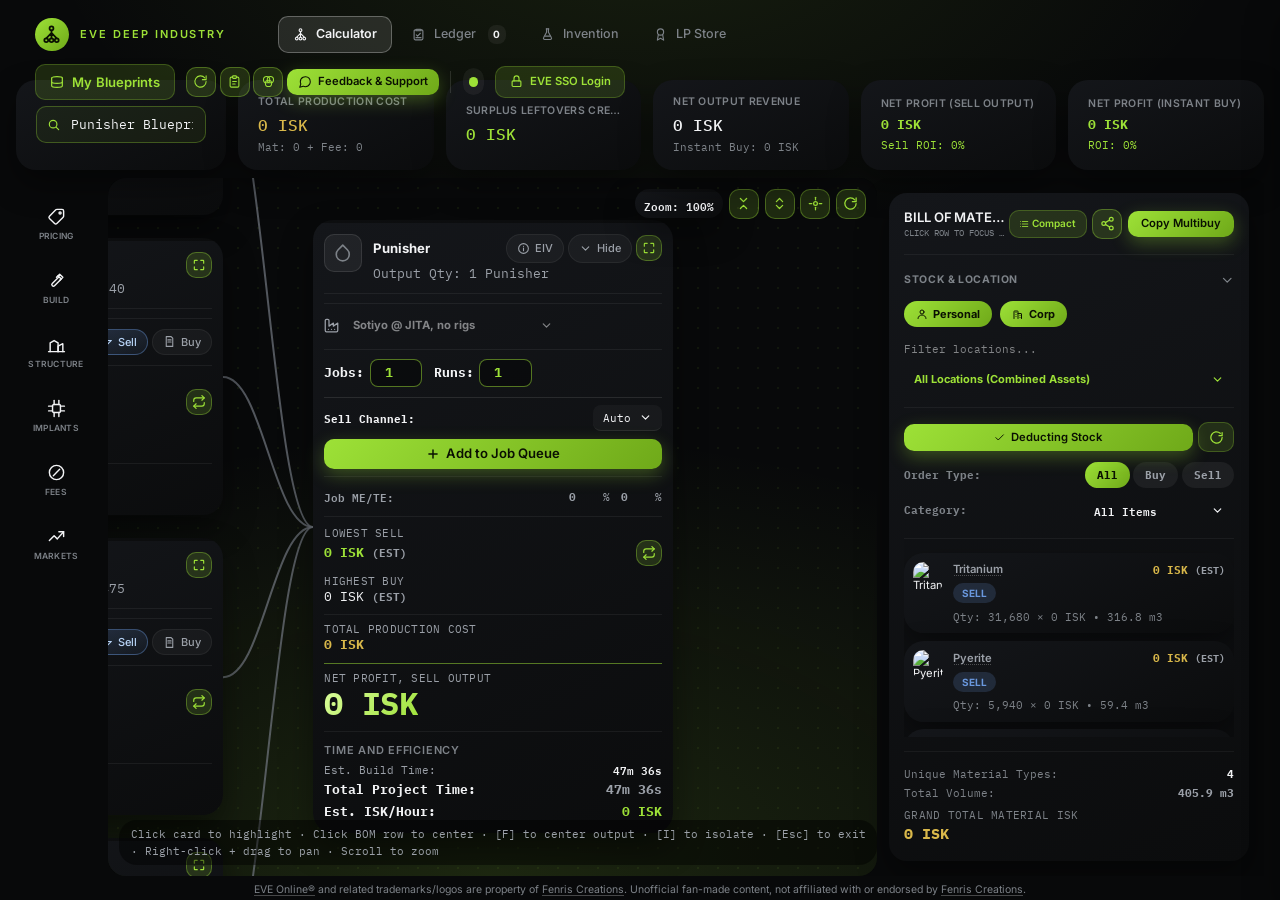
==== index.html @ d59d1b96 "Add files via upload" ====
<!DOCTYPE html>
<html lang="en" class="dark">
<head>
<meta charset="UTF-8">
<meta name="viewport" content="width=device-width, initial-scale=1.0">
<!-- Force browser to revalidate this HTML file on every load -->
<meta http-equiv="Cache-Control" content="no-cache, no-store, must-revalidate">
<meta http-equiv="Pragma" content="no-cache">
<meta http-equiv="Expires" content="0">
<title>Eve Deep Industry — Calculator</title>
<link rel="icon" type="image/svg+xml" href="data:image/svg+xml,%3Csvg xmlns='http://www.w3.org/2000/svg' viewBox='0 0 24 24' fill='none' stroke='%23d3915a' stroke-width='2.4' stroke-linecap='round' stroke-linejoin='round'%3E%3Ccircle cx='12' cy='5' r='2.6'/%3E%3Ccircle cx='6' cy='18.5' r='2.6'/%3E%3Ccircle cx='12' cy='18.5' r='2.6'/%3E%3Ccircle cx='18' cy='18.5' r='2.6'/%3E%3Cpath d='M12 7.6v2.6M12 10.2L6 15.9M12 10.2v5.7M12 10.2l6 5.7'/%3E%3C/svg%3E">
<link class="cache-bust" rel="stylesheet" href="css/tailwind-build.css?v=1.0.9">
<link class="cache-bust" rel="stylesheet" href="css/styles.css?v=27.85.0">
<script>(function(){try{var t=localStorage.getItem('eve_color_theme');if(t&&t!=='lime')document.documentElement.setAttribute('data-theme',t);}catch(e){}})();</script>
<!-- GoatCounter - privacy-friendly page-view analytics, no cookies/consent banner needed -->
<script data-goatcounter="https://sublimerage.goatcounter.com/count" async src="//gc.zgo.at/count.js"></script>
</head>
<body class="page-calc flex flex-col min-h-screen text-slate-200">

  <!-- Header: branding + site title + global search + primary account/nav actions -->
  <header class="px-5 flex flex-wrap justify-between items-center gap-3 z-30">
    <!-- Logo+title+nav-tabs are glued into one left-anchored group on all three pages, so the tabs
         always land at the same X position - previously nav-tabs sat inside the RIGHT-hand cluster,
         so its position drifted with whatever else was on that side (login button vs pilot badge,
         page-specific utility buttons), which is what made it feel inconsistent page to page. -->
    <div class="flex items-center gap-3 flex-shrink-0">
      <div class="flex items-center space-x-3 flex-shrink-0 header-brand">
        <div class="w-9 h-9 rounded-xl bg-orange-500 flex items-center justify-center flex-shrink-0" style="color:#0a1002;" title="Eve Deep Industry">
          <svg viewBox="0 0 24 24" fill="none" stroke="currentColor" stroke-width="2" stroke-linecap="round" stroke-linejoin="round" style="width:21px;height:21px;">
            <circle cx="12" cy="5" r="2.2"/>
            <circle cx="6" cy="18.5" r="2.2"/>
            <circle cx="12" cy="18.5" r="2.2"/>
            <circle cx="18" cy="18.5" r="2.2"/>
            <path d="M12 7.2v3M12 10.2L6 16.3M12 10.2v6.1M12 10.2l6 6.1"/>
          </svg>
        </div>
        <h1 class="rajdhani font-bold uppercase leading-none hidden lg:block" style="font-size:11px; letter-spacing:0.18em; color:var(--accent);">Eve Deep Industry</h1>
      </div>

      <nav class="primary-tabs">
        <div class="nav-tab nav-tab-active"><svg viewBox="0 0 24 24" stroke-linecap="round" stroke-linejoin="round"><circle cx="12" cy="5" r="2.2"/><circle cx="6" cy="18.5" r="2.2"/><circle cx="12" cy="18.5" r="2.2"/><circle cx="18" cy="18.5" r="2.2"/><path d="M12 7.2v3M12 10.2L6 16.3M12 10.2v6.1M12 10.2l6 6.1"/></svg>Calculator</div>
        <a href="ledger.html" class="nav-tab"><svg viewBox="0 0 24 24" stroke-linecap="round" stroke-linejoin="round"><rect x="5" y="4.5" width="14" height="16" rx="2"/><path d="M9 3.5h6a1 1 0 011 1V6H8V4.5a1 1 0 011-1z"/><path d="M8.5 12.5l2 2 4.5-4.5"/><line x1="8" y1="17" x2="16" y2="17"/></svg>Ledger <span id="header-journal-count" class="rounded bg-orange-950 text-orange-200 text-[10px] px-1.5 py-0.5 font-bold ml-1">0</span></a>
        <a href="invention.html" class="nav-tab"><svg viewBox="0 0 24 24" stroke-linecap="round" stroke-linejoin="round"><path d="M10 3h4"/><path d="M10.5 3v5.3L5.9 16.8A2 2 0 007.6 20h8.8a2 2 0 001.7-3.2L13.5 8.3V3"/><path d="M8.2 14.5h7.6"/></svg>Invention</a>
        <a href="lpstore.html" class="nav-tab"><svg viewBox="0 0 24 24" stroke-linecap="round" stroke-linejoin="round"><circle cx="12" cy="8" r="5"/><path d="M8.5 12.5L7 21l5-3 5 3-1.5-8.5"/></svg>LP Store</a>
      </nav>
    </div>

    <div class="flex items-center gap-3 mono flex-wrap flex-shrink-0">

      <!-- .btn-glass-muted, not the plain solid-fill .btn-glass - now that the search box owns the
           header's one "primary/loud" accent treatment, a second glowing button right next to it
           read as two things competing for attention. Matches the EVE SSO Login button's own
           secondary treatment at the other end of this row. -->
      <button onclick="openBlueprintBrowser()" class="btn-glass btn-glass-muted px-3.5 py-2 text-sm flex items-center gap-2" title="Browse your owned blueprints (BPOs/BPCs) and load one straight into the calculator with its real ME/TE">
        <svg viewBox="0 0 24 24" fill="none" stroke-width="1.8" stroke-linecap="round" stroke-linejoin="round" style="width:16px;height:16px;"><path d="M4 6c0-1.1 3.6-2 8-2s8 .9 8 2"/><path d="M4 6v12c0 1.1 3.6 2 8 2s8-.9 8-2V6"/><path d="M4 12c0 1.1 3.6 2 8 2s8-.9 8-2"/></svg>
        <span class="hidden sm:inline">My Blueprints</span>
      </button>

      <!-- Secondary utilities: icon-only, quieter than the destinations above. -->
      <div class="flex items-center gap-1">
        <button onclick="refreshLiveAssets()" class="icon-btn" title="Fetch latest live character and corp assets from EVE Online">
          <svg viewBox="0 0 24 24" fill="none" stroke-width="1.7" stroke-linecap="round" stroke-linejoin="round"><path d="M21 12a9 9 0 11-2.2-5.9"/><polyline points="21,3 21,9 15,9"/></svg>
        </button>
        <button onclick="openPasteModal()" class="icon-btn" title="Paste in-game inventory text to import stock">
          <svg viewBox="0 0 24 24" fill="none" stroke-width="1.7" stroke-linecap="round" stroke-linejoin="round"><path d="M9 5H7a2 2 0 00-2 2v12a2 2 0 002 2h10a2 2 0 002-2V7a2 2 0 00-2-2h-2"/><rect x="9" y="3" width="6" height="4" rx="1"/><line x1="9" y1="12" x2="15" y2="12"/><line x1="9" y1="16" x2="13" y2="16"/></svg>
        </button>
        <div class="theme-menu-wrap">
          <button id="theme-menu-btn" onclick="toggleThemeMenu(event)" class="icon-btn" title="Change color theme">
            <svg viewBox="0 0 24 24" fill="none" stroke-width="1.7" stroke-linecap="round" stroke-linejoin="round"><circle cx="9" cy="9" r="5"/><circle cx="15" cy="9" r="5"/><circle cx="12" cy="15" r="5"/></svg>
          </button>
          <div id="theme-menu" class="theme-menu hidden"></div>
        </div>

        <!-- Community & Support - same toggle-panel pattern as the theme menu above
             (js/config.js toggleCommunityMenu). The character/corp name is also wrapped in a
             showinfo: link (EVE's real chat-link scheme - confirmed via live forum examples:
             character is type 1377, corporation is type 2) in case the visitor's OS has the EVE
             client registered as that protocol's handler; not confirmed reliable from a plain
             browser, which is why the Copy button next to it - not this - is the one guaranteed
             action. -->
        <div class="theme-menu-wrap">
          <button id="community-menu-btn" onclick="toggleCommunityMenu(event)" class="btn-glass community-btn-pulse px-3 py-1.5 text-xs flex items-center gap-1.5" title="Feedback, bug reports, Discord &amp; ISK donations">
            <svg viewBox="0 0 24 24" fill="none" stroke-width="1.8" stroke-linecap="round" stroke-linejoin="round" style="width:14px;height:14px;"><path d="M21 11.5a8.38 8.38 0 01-.9 3.8 8.5 8.5 0 01-7.6 4.7 8.38 8.38 0 01-3.8-.9L3 21l1.9-5.7a8.38 8.38 0 01-.9-3.8 8.5 8.5 0 014.7-7.6 8.38 8.38 0 013.8-.9h.5a8.48 8.48 0 018 8v.5z"/></svg>
            <span class="hidden sm:inline">Feedback &amp; Support</span>
          </button>
          <div id="community-menu" class="community-menu hidden">
            <div class="community-menu-title">Community &amp; Feedback</div>
            <div class="community-menu-note">Bug reports, feature requests, or just want to chat about the tool? The Discord is the best place to reach us.</div>
            <a href="https://discord.gg/vzjErSDEBS" target="_blank" rel="noopener noreferrer" class="btn-glass w-full py-1.5 text-xs flex items-center justify-center gap-1.5">
              <svg viewBox="0 0 24 24" fill="none" stroke-width="1.8" stroke-linecap="round" stroke-linejoin="round" style="width:14px;height:14px;"><path d="M21 11.5a8.38 8.38 0 01-.9 3.8 8.5 8.5 0 01-7.6 4.7 8.38 8.38 0 01-3.8-.9L3 21l1.9-5.7a8.38 8.38 0 01-.9-3.8 8.5 8.5 0 014.7-7.6 8.38 8.38 0 013.8-.9h.5a8.48 8.48 0 018 8v.5z"/></svg>
              Join the Discord
            </a>
            <div class="community-menu-title">Support &amp; Feedback In-Game</div>
            <div class="community-menu-note">Send EVE mail feedback to the character below. ISK donations are also welcome, to either the character or the corp:</div>
            <div class="community-menu-row">
              <span class="community-menu-row-label">Character</span>
              <span class="flex items-center gap-1.5">
                <span class="copy-name" data-copy-name="Sublime Rage" onclick="copyNameToClipboard(event)" title="Click to copy">Sublime Rage</span>
                <a href="showinfo:1377//90416002" onclick="event.stopPropagation();" title="Try opening this character in the EVE client (not guaranteed to work from a browser)" style="color:var(--text-mute); display:inline-flex;">
                  <svg viewBox="0 0 24 24" fill="none" stroke="currentColor" stroke-width="2" stroke-linecap="round" stroke-linejoin="round" style="width:11px;height:11px;"><path d="M18 13v6a2 2 0 01-2 2H5a2 2 0 01-2-2V8a2 2 0 012-2h6"/><polyline points="15 3 21 3 21 9"/><line x1="10" y1="14" x2="21" y2="3"/></svg>
                </a>
              </span>
            </div>
            <div class="community-menu-row">
              <span class="community-menu-row-label">Corporation</span>
              <span class="flex items-center gap-1.5">
                <span class="copy-name" data-copy-name="Sublimor Mortis" onclick="copyNameToClipboard(event)" title="Click to copy">Sublimor Mortis</span>
                <a href="showinfo:2//98809098" onclick="event.stopPropagation();" title="Try opening this corporation in the EVE client (not guaranteed to work from a browser)" style="color:var(--text-mute); display:inline-flex;">
                  <svg viewBox="0 0 24 24" fill="none" stroke="currentColor" stroke-width="2" stroke-linecap="round" stroke-linejoin="round" style="width:11px;height:11px;"><path d="M18 13v6a2 2 0 01-2 2H5a2 2 0 01-2-2V8a2 2 0 012-2h6"/><polyline points="15 3 21 3 21 9"/><line x1="10" y1="14" x2="21" y2="3"/></svg>
                </a>
              </span>
            </div>
          </div>
        </div>
      </div>

      <div class="w-px h-6 bg-[#3a4a4c] hidden md:block"></div>

      <!-- Just the dot at rest (a small, low-effort "system is fine" indicator, not something worth
           permanently spending header width on) - the full status text is still there for whenever
           it's actually useful, revealed by hovering rather than shown at all times. No JS changes
           needed: every existing call site still just sets #status-text's textContent/#status-dot's
           className exactly as before, purely a CSS-driven reveal. -->
      <div id="status-badge" class="status-badge-compact flex items-center text-xs rounded-full" title="Hover to see data load status">
        <span id="status-dot" class="w-2 h-2 rounded-full bg-orange-400 flex-shrink-0"></span>
        <span id="status-text" class="status-badge-text text-slate-300 font-medium">INITIALIZING INDEX...</span>
      </div>

      <!-- Pilot identity / login is always the last element in the header, on every page, so it
           sits in the same rightmost spot no matter which page you're on. -->
      <div id="esi-login-container">
        <button onclick="startEsiSSOLogin()" class="btn-glass btn-glass-muted px-3.5 py-2 text-xs flex items-center gap-1.5" title="Login with EVE Online to import your character assets">
          <svg viewBox="0 0 24 24" fill="none" stroke-width="1.8" stroke-linecap="round" stroke-linejoin="round" style="width:15px;height:15px;"><rect x="5" y="11" width="14" height="9" rx="1.5"/><path d="M8 11V7a4 4 0 018 0v4"/></svg>
          <span class="hidden sm:inline">EVE SSO Login</span>
        </button>
      </div>
    </div>
  </header>

  <!-- Dashboard Summary Bar: a single-row ticker strip instead of a grid of boxed cards. The search
       card leads the row (not tucked in the header, which had no consistent width/position across
       pages) - it's a plain .stat cell like the other 5, just holding the search box instead of a
       number, so adding it here narrows the other 5 automatically (all 6 still share the row via
       the same flex:1 .stat rule, no separate sizing logic needed). -->
  <section class="stat-strip relative z-10">
    <div class="stat" style="min-width:210px;">
      <!-- No separate label above this one (every other stat card has one) - the placeholder text
           inside the box already says what it's for, and with nothing else in this card, .stat's own
           justify-content:center centers the search box itself in the card instead of being pushed
           down by a label sitting above it. -->
      <div class="header-search-wrap">
        <svg class="header-search-icon" viewBox="0 0 24 24" fill="none" stroke="currentColor" stroke-width="2" stroke-linecap="round" stroke-linejoin="round" style="width:14px;height:14px;"><circle cx="10.5" cy="10.5" r="6.5"/><line x1="20" y1="20" x2="15.5" y2="15.5"/></svg>
        <input type="text" id="item-search" autocomplete="off" placeholder="Search Item to Build" class="header-search-input">
        <div id="search-results" class="fixed bg-black/25 border border-orange-500 max-h-60 overflow-y-auto hidden z-50 shadow-2xl"></div>
      </div>
    </div>

    <div class="stat">
      <div class="stat-label">Total production cost</div>
      <div id="summary-build-cost" class="stat-value mono" style="color:var(--cost);">0 ISK</div>
      <div id="summary-runs-subtext" class="stat-sub mono">Mat: 0 + Fee: 0</div>
    </div>

    <div class="stat">
      <div class="stat-label">Surplus leftovers credit</div>
      <div id="summary-surplus-credit" class="stat-value mono" style="color:var(--accent);">0 ISK</div>
    </div>

    <div class="stat">
      <div class="stat-label">Net output revenue</div>
      <div id="summary-output-sell" class="stat-value mono">0 ISK</div>
      <div id="summary-output-buy" class="stat-sub mono">Instant Buy: 0 ISK</div>
    </div>

    <div class="stat">
      <div id="summary-profit-sell-label" class="stat-label">Net profit (sell output)</div>
      <div id="summary-profit-sell" class="stat-value mono" style="color:var(--green);">0 ISK</div>
      <div id="summary-roi-sell" class="stat-sub mono" style="color:var(--green);">ROI: 0%</div>
    </div>

    <div class="stat">
      <div class="stat-label">Net profit (instant buy)</div>
      <div id="summary-profit-buy" class="stat-value mono" style="color:var(--green);">0 ISK</div>
      <div id="summary-roi-buy" class="stat-sub mono" style="color:var(--green);">ROI: 0%</div>
    </div>
  </section>

  <!-- Main Split Layout: Control Sidebar | Diagram Viewport | Bill of Materials -->
  <div class="content-row flex-1 flex overflow-hidden relative">

    <!-- Control Sidebar: a single inspector panel with one icon-rail "tab" per topic (Pricing,
         Build, Structure, Fees, Markets), instead of the old model where every icon opened its own
         independent floating popover that could stack in any combination - only one topic is ever
         shown at once now, in one consistently-styled panel with a real header, so the sidebar
         reads as one coherent tool instead of a pile of loosely related boxes. -->
    <aside id="control-sidebar" class="icon-rail">
      <div id="icon-btn-pricing" class="icon-rail-btn" onclick="openFlyoutSection('pricing')">
        <svg viewBox="0 0 24 24" fill="none" stroke-width="1.8" stroke-linecap="round" stroke-linejoin="round"><path d="M12.5 3H19a2 2 0 012 2v6.5a2 2 0 01-.6 1.4l-8 8a2 2 0 01-2.8 0l-6.5-6.5a2 2 0 010-2.8l8-8a2 2 0 011.4-.6z"/><circle cx="16.5" cy="7.5" r="1.3"/></svg><span class="icon-label">Pricing</span>
      </div>
      <div id="icon-btn-build" class="icon-rail-btn" onclick="openFlyoutSection('build')">
        <svg viewBox="0 0 24 24" fill="none" stroke-width="1.8" stroke-linecap="round" stroke-linejoin="round"><path d="M14 6l4 4-8.5 8.5a2 2 0 01-2.8 0v0a2 2 0 010-2.8L15.2 7.2"/><path d="M12 8l4-4 4 4-4 4"/></svg><span class="icon-label">Build</span>
      </div>
      <div id="icon-btn-structure" class="icon-rail-btn" onclick="openFlyoutSection('structure')">
        <svg viewBox="0 0 24 24" fill="none" stroke-width="1.8" stroke-linecap="round" stroke-linejoin="round"><path d="M4 21V10l5-3 5 3v11"/><path d="M14 21v-7l6-3v10"/><line x1="2" y1="21" x2="22" y2="21"/></svg><span class="icon-label">Structure</span>
      </div>
      <div id="icon-btn-implants" class="icon-rail-btn" onclick="openFlyoutSection('implants')">
        <svg viewBox="0 0 24 24" fill="none" stroke-width="1.8" stroke-linecap="round" stroke-linejoin="round"><rect x="7" y="7" width="10" height="10" rx="1.5"/><line x1="9" y1="2" x2="9" y2="7"/><line x1="15" y1="2" x2="15" y2="7"/><line x1="9" y1="17" x2="9" y2="22"/><line x1="15" y1="17" x2="15" y2="22"/><line x1="2" y1="9" x2="7" y2="9"/><line x1="2" y1="15" x2="7" y2="15"/><line x1="17" y1="9" x2="22" y2="9"/><line x1="17" y1="15" x2="22" y2="15"/></svg><span class="icon-label">Implants</span>
      </div>
      <div id="icon-btn-fees" class="icon-rail-btn" onclick="openFlyoutSection('fees')">
        <svg viewBox="0 0 24 24" fill="none" stroke-width="1.8" stroke-linecap="round" stroke-linejoin="round"><circle cx="12" cy="12" r="9"/><line x1="8" y1="16" x2="16" y2="8"/></svg><span class="icon-label">Fees</span>
      </div>
      <div id="icon-btn-markets" class="icon-rail-btn" onclick="openFlyoutSection('markets')">
        <svg viewBox="0 0 24 24" fill="none" stroke-width="1.8" stroke-linecap="round" stroke-linejoin="round"><polyline points="3,17 9,11 13,15 21,6"/><polyline points="15,6 21,6 21,12"/></svg><span class="icon-label">Markets</span>
      </div>

      <div id="control-flyout" class="flyout-panel">
        <div class="flyout-panel-header">
          <span id="flyout-panel-title" class="flyout-panel-title">Pricing</span>
          <div class="flyout-panel-close" onclick="closeFlyoutPanel()" title="Close">
            <svg viewBox="0 0 24 24" fill="none" stroke-width="2" stroke-linecap="round" stroke-linejoin="round"><line x1="18" y1="6" x2="6" y2="18"/><line x1="6" y1="6" x2="18" y2="18"/></svg>
          </div>
        </div>
        <div class="flyout-panel-body">

          <!-- Pricing (search lives in the header now, reachable from any page state) -->
          <div id="flyout-pricing" class="flyout-section">
            <div class="fo-card">
              <div class="fo-card-title">Pricing Basis</div>
              <div class="fo-row">
                <span class="fo-row-label">Material cost</span>
                <select id="input-price-mode" onchange="recalculate()" class="field-line fo-row-select" title="Whether component material prices use the instant sell price or the (cheaper, slower) buy-order price.">
                  <option value="sell" selected>Sell (Instant)</option>
                  <option value="buy">Buy Order</option>
                </select>
              </div>
              <div class="fo-row">
                <span class="fo-row-label">Reactions</span>
                <select id="include-reactions" onchange="if(currentProduct) selectItem(currentProduct.id, currentProduct.name, true)" class="field-line fo-row-select" title="Expand reaction inputs into the build tree, or treat reaction products as things you buy.">
                  <option value="true" selected>Reactions ON</option>
                  <option value="false">Reactions OFF</option>
                </select>
              </div>
            </div>
          </div>

          <!-- Build Actions + Smart Optimizers -->
          <div id="flyout-build" class="flyout-section">
            <div class="fo-card">
              <div class="fo-card-title">Bulk Actions</div>
              <div class="fo-btn-row">
                <button onclick="buildAllComponents()" class="btn-glass py-2 px-3 text-xs">Build All</button>
                <button onclick="buyAllSubComponents()" class="btn-glass btn-glass-muted py-2 px-3 text-xs">Buy All</button>
              </div>
            </div>

            <div class="fo-card">
              <div class="fo-card-title">Auto-Build by Margin</div>
              <div class="fo-card-note">Switch every component whose own build margin beats this to Build.</div>
              <div class="fo-row">
                <span class="fo-row-label">Min profit</span>
                <div class="fo-row-ctl">
                  <input type="text" inputmode="decimal" id="build-profit-threshold" value="5.0" oninput="sanitizeDecimalInput(event)" class="fo-num">
                  <span class="fo-num-suffix">%</span>
                  <button onclick="applyBuildProfitOptimizer()" class="fo-mini-btn">Optimize</button>
                </div>
              </div>
            </div>

            <div class="fo-card">
              <div class="fo-card-title">Smart Optimizers</div>
              <div class="fo-row" title="Switch a component to Buy when its cheapest tracked market beats building it by at least this margin.">
                <span class="fo-row-label">Market spread</span>
                <div class="fo-row-ctl">
                  <input type="text" inputmode="decimal" id="buy-savings-threshold" value="5.0" oninput="sanitizeDecimalInput(event)" class="fo-num">
                  <span class="fo-num-suffix">%</span>
                  <button onclick="applyComponentSpreadOptimizer()" class="fo-mini-btn">Optimize</button>
                </div>
              </div>
              <div class="fo-row" title="Only act on a Buy switch when it moves the total build cost by at least this much.">
                <span class="fo-row-label">Budget impact</span>
                <div class="fo-row-ctl">
                  <input type="text" inputmode="decimal" id="total-cost-savings-threshold" value="1.0" oninput="sanitizeDecimalInput(event)" class="fo-num">
                  <span class="fo-num-suffix">%</span>
                  <button onclick="applyBudgetImpactOptimizer()" class="fo-mini-btn">Optimize</button>
                </div>
              </div>
              <button onclick="resetSmartBuyModes()" class="btn-glass btn-glass-muted w-full py-1.5 text-[11px] mono" title="Reset every component back to its default buy/build mode">Reset Buy Modes</button>
            </div>
          </div>

          <!-- System & Structure -->
          <div id="flyout-structure" class="flyout-section">
            <div class="fo-card">
              <div class="fo-card-title">System</div>
              <div class="relative">
                <input type="text" id="system-search" value="JITA" autocomplete="off" placeholder="Search a solar system…"
                  class="fo-input w-full mono uppercase" style="font-size:12px;font-weight:700;">
                <div id="system-results" class="fixed border max-h-52 overflow-y-auto hidden z-50 shadow-2xl"></div>
              </div>

              <!-- System dossier: security band, region, and the industry cost indices that actually
                   drive job installation fees. Populated by fetchSystemSCIById() in js/esi.js. -->
              <div id="system-readout" class="sys-readout">
                <div class="sys-readout-head">
                  <span id="sysinfo-name" class="sys-readout-name">JITA</span>
                  <span id="sysinfo-sec" class="sys-sec-pill">—</span>
                </div>
                <div id="sysinfo-region" class="sys-readout-region">Resolving region…</div>
                <div class="sys-ci-primary" title="Manufacturing system cost index - the system-driven component of every manufacturing job's installation fee. Rises the more industry runs in this system.">
                  <span class="sys-ci-label">Manufacturing Index</span>
                  <span id="sysinfo-sci-mfg" class="sys-ci-value">—</span>
                </div>
                <div class="sys-ci-secondary">
                  <div class="sys-ci-sub" title="Reaction system cost index.">
                    <span class="sys-ci-label">Reaction</span>
                    <span id="sysinfo-sci-react" class="sys-ci-value">—</span>
                  </div>
                  <div class="sys-ci-sub" title="Invention system cost index.">
                    <span class="sys-ci-label">Invention</span>
                    <span id="sysinfo-sci-inv" class="sys-ci-value">—</span>
                  </div>
                </div>
                <div class="sys-readout-foot">
                  <span id="sysinfo-eiv" class="sys-eiv is-loading" title="Estimated Item Value (ESI adjusted prices) feeds the job installation fee. If this is offline, job fees fall back to zero and profit is overstated.">
                    <span class="sys-eiv-dot"></span><span id="sysinfo-eiv-text">EIV loading</span>
                  </span>
                  <span id="sysinfo-rigmult" class="sys-rigmult" title="Structure rig bonuses are multiplied by this factor based on the system's security: x1.0 highsec, x1.9 lowsec, x2.1 null/wormhole.">Rig ×1.0</span>
                </div>
              </div>
            </div>

            <div class="fo-card">
              <div class="fo-card-title">Structure</div>
              <select id="facility-select" onchange="onStructureTypeChange(); saveTaxSettings(); recalculate();" class="field-line w-full text-white font-semibold text-xs" title="A structure is one thing at a time - this single selection drives ME, TE, AND job-fee bonuses together.">
                <option value="npc">NPC Station</option>
                <option value="raitaru">Raitaru — M Engineering Complex</option>
                <option value="azbel">Azbel — L Engineering Complex</option>
                <option value="sotiyo" selected>Sotiyo — XL Engineering Complex</option>
                <option value="athanor">Athanor — M Refinery</option>
                <option value="tatara">Tatara — L Refinery</option>
              </select>
              <div id="structure-bonuses" class="struct-bonus-row"></div>
              <div class="fo-row" title="Facility Structure Tax % - set by whoever owns the structure, so it varies station to station independent of the structure's tier. Lives here (not in Taxes & Fees) so it saves and loads together with the rest of this production preset.">
                <span class="fo-row-label">Job tax</span>
                <div class="fo-row-ctl">
                  <input type="text" inputmode="decimal" id="facility-tax" value="1.0" oninput="sanitizeDecimalInput(event); saveTaxSettings(); recalculate();" class="fo-num">
                  <span class="fo-num-suffix">%</span>
                </div>
              </div>
            </div>

            <div class="fo-card" title="Search and select the actual rigs fitted in your structure (Engineering Complexes and Refineries both have 3 rig slots). Rigs only affect the specific item category and ship size they're built for. Bonus strength scales with your system's security status automatically.">
              <div class="fo-card-title">Rig Slots</div>
              <div class="rig-slot-list">
                <div class="rig-slot" data-slot="1">
                  <span class="rig-slot-num">1</span>
                  <div class="rig-slot-main">
                    <input type="text" id="rig-slot-1-input" placeholder="Search to fit a rig…" autocomplete="off"
                      oninput="searchRigSlot(1, this.value)" onfocus="searchRigSlot(1, this.value)" onblur="setTimeout(() => { const el = document.getElementById('rig-slot-1-results'); if (el) el.classList.add('hidden'); }, 200)"
                      class="rig-slot-input">
                    <div id="rig-slot-1-results" class="absolute top-full left-0 right-0 border max-h-48 overflow-y-auto hidden shadow-2xl text-[10px]"></div>
                  </div>
                  <button type="button" class="rig-slot-clear" onclick="selectRigForSlot(1, 0, '')" title="Clear rig slot 1" aria-label="Clear rig slot 1">
                    <svg viewBox="0 0 24 24" fill="none" stroke="currentColor" stroke-width="2.4" stroke-linecap="round" style="width:11px;height:11px;"><line x1="5" y1="5" x2="19" y2="19"/><line x1="19" y1="5" x2="5" y2="19"/></svg>
                  </button>
                </div>
                <div class="rig-slot" data-slot="2">
                  <span class="rig-slot-num">2</span>
                  <div class="rig-slot-main">
                    <input type="text" id="rig-slot-2-input" placeholder="Search to fit a rig…" autocomplete="off"
                      oninput="searchRigSlot(2, this.value)" onfocus="searchRigSlot(2, this.value)" onblur="setTimeout(() => { const el = document.getElementById('rig-slot-2-results'); if (el) el.classList.add('hidden'); }, 200)"
                      class="rig-slot-input">
                    <div id="rig-slot-2-results" class="absolute top-full left-0 right-0 border max-h-48 overflow-y-auto hidden shadow-2xl text-[10px]"></div>
                  </div>
                  <button type="button" class="rig-slot-clear" onclick="selectRigForSlot(2, 0, '')" title="Clear rig slot 2" aria-label="Clear rig slot 2">
                    <svg viewBox="0 0 24 24" fill="none" stroke="currentColor" stroke-width="2.4" stroke-linecap="round" style="width:11px;height:11px;"><line x1="5" y1="5" x2="19" y2="19"/><line x1="19" y1="5" x2="5" y2="19"/></svg>
                  </button>
                </div>
                <div class="rig-slot" data-slot="3">
                  <span class="rig-slot-num">3</span>
                  <div class="rig-slot-main">
                    <input type="text" id="rig-slot-3-input" placeholder="Search to fit a rig…" autocomplete="off"
                      oninput="searchRigSlot(3, this.value)" onfocus="searchRigSlot(3, this.value)" onblur="setTimeout(() => { const el = document.getElementById('rig-slot-3-results'); if (el) el.classList.add('hidden'); }, 200)"
                      class="rig-slot-input">
                    <div id="rig-slot-3-results" class="absolute top-full left-0 right-0 border max-h-48 overflow-y-auto hidden shadow-2xl text-[10px]"></div>
                  </div>
                  <button type="button" class="rig-slot-clear" onclick="selectRigForSlot(3, 0, '')" title="Clear rig slot 3" aria-label="Clear rig slot 3">
                    <svg viewBox="0 0 24 24" fill="none" stroke="currentColor" stroke-width="2.4" stroke-linecap="round" style="width:11px;height:11px;"><line x1="5" y1="5" x2="19" y2="19"/><line x1="19" y1="5" x2="5" y2="19"/></svg>
                  </button>
                </div>
              </div>
            </div>

            <!-- Preset loader sits last: you configure system / structure / rigs above, or load a
                 saved combination here. Keeps the controls you actually adjust above the fold on
                 shorter screens. -->
            <div class="fo-card">
              <div class="fo-card-title">Production Preset</div>
              <div class="flex items-center gap-1.5">
                <select id="production-preset-select" onchange="loadProductionPreset(this.value)" class="field-line flex-1 min-w-0 font-bold text-xs">
                  <option value="">— Load a saved production station —</option>
                </select>
                <button onclick="deleteProductionPreset()" class="toggle-btn" title="Delete the currently-selected preset">
                  <svg viewBox="0 0 24 24" fill="none" stroke-width="2" stroke-linecap="round" stroke-linejoin="round" style="width:13px;height:13px;"><polyline points="3,6 5,6 21,6"/><path d="M19 6v14a2 2 0 01-2 2H7a2 2 0 01-2-2V6m3 0V4a2 2 0 012-2h4a2 2 0 012 2v2"/></svg>
                </button>
              </div>
              <button onclick="saveProductionPreset()" class="btn-glass w-full py-1.5 text-xs flex items-center justify-center gap-1.5" title="Saves your current system, structure type, rig fitting, and facility tax as a named preset you can switch back to instantly">
                <svg viewBox="0 0 24 24" fill="none" stroke-width="2" stroke-linecap="round" stroke-linejoin="round" style="width:13px;height:13px;"><path d="M19 21H5a2 2 0 01-2-2V5a2 2 0 012-2h11l5 5v11a2 2 0 01-2 2z"/><polyline points="17,21 17,13 7,13 7,21"/><polyline points="7,3 7,8 15,8"/></svg>
                Save Current as Preset
              </button>
            </div>
          </div>

          <!-- Pilot Implants - deliberately its own icon-rail tab, not folded into Structure. A
               structure/rig choice is about the STATION you build at; an implant is about the
               character in the pod, so it doesn't belong under "Structure" and isn't captured by
               Production Preset (which only snapshots system/structure/rigs/tax) any more than
               eve_char_skills is. -->
          <div id="flyout-implants" class="flyout-section">
            <div class="fo-card" title="Zainou 'Beancounter' Industry implant (slot 8) - reduces manufacturing job time only. No implant in EVE reduces invention time, so this never affects the Invention page's invention-time number, only its follow-on build time.">
              <div class="fo-card-title">Manufacturing Implant</div>
              <select id="mfg-implant-select" onchange="saveManufacturingImplantSetting(this.value); recalculate();" class="field-line w-full font-bold text-xs">
                <option value="0">None</option>
                <option value="1">Zainou 'Beancounter' Industry BX-801 (-1%)</option>
                <option value="2">Zainou 'Beancounter' Industry BX-802 (-2%)</option>
                <option value="4">Zainou 'Beancounter' Industry BX-804 (-4%)</option>
              </select>
            </div>
          </div>

          <!-- Taxes & Fees + Contract Settings -->
          <div id="flyout-fees" class="flyout-section">
            <div class="fo-card">
              <div class="fo-card-title">Market Orders</div>
              <div class="fo-row" title="Sales & Compliance Commission surcharge on manufacturing job fees.">
                <span class="fo-row-label">SCC surcharge</span>
                <div class="fo-row-ctl">
                  <input type="text" inputmode="decimal" id="scc-surcharge" value="4.0" oninput="sanitizeDecimalInput(event); saveTaxSettings(); recalculate();" class="fo-num">
                  <span class="fo-num-suffix">%</span>
                </div>
              </div>
              <div class="fo-row" title="Sales tax paid when the finished item sells on the market.">
                <span class="fo-row-label">Sales tax</span>
                <div class="fo-row-ctl">
                  <input type="text" inputmode="decimal" id="sales-tax" value="3.6" oninput="sanitizeDecimalInput(event); saveTaxSettings(); recalculate();" class="fo-num">
                  <span class="fo-num-suffix">%</span>
                </div>
              </div>
              <div class="fo-row" title="Broker fee paid when listing the finished item as a sell order.">
                <span class="fo-row-label">Broker fee</span>
                <div class="fo-row-ctl">
                  <input type="text" inputmode="decimal" id="broker-fee" value="1.0" oninput="sanitizeDecimalInput(event); saveTaxSettings(); recalculate();" class="fo-num">
                  <span class="fo-num-suffix">%</span>
                </div>
              </div>
            </div>

            <div class="fo-card">
              <div class="fo-card-title">Contracts</div>
              <div class="fo-row" title="Sales tax applied when the output is moved via contract instead of a market sell order.">
                <span class="fo-row-label">Contract sales tax</span>
                <div class="fo-row-ctl">
                  <input type="text" inputmode="decimal" id="contract-tax" value="0.5" oninput="sanitizeDecimalInput(event); saveTaxSettings(); recalculate();" class="fo-num">
                  <span class="fo-num-suffix">%</span>
                </div>
              </div>
              <div class="fo-row" title="Broker fee applied when the output is moved via contract.">
                <span class="fo-row-label">Contract broker fee</span>
                <div class="fo-row-ctl">
                  <input type="text" inputmode="decimal" id="contract-broker" value="0.5" oninput="sanitizeDecimalInput(event); saveTaxSettings(); recalculate();" class="fo-num">
                  <span class="fo-num-suffix">%</span>
                </div>
              </div>
            </div>
          </div>

          <!-- Markets -->
          <div id="flyout-markets" class="flyout-section">
            <div class="fo-card">
              <div class="fo-card-title">Home Market</div>
              <div class="fo-card-note">Every material and output price is pulled from this station.</div>
              <div class="relative">
                <input type="text" id="home-market-input" placeholder="Search station name…" autocomplete="off"
                  oninput="searchHomeMarket(this.value)" onfocus="searchHomeMarket(this.value)"
                  onblur="setTimeout(() => { const el = document.getElementById('home-market-results'); if (el) el.classList.add('hidden'); }, 200)"
                  class="fo-input w-full mono">
                <div id="home-market-results" class="absolute top-full left-0 right-0 border max-h-52 overflow-y-auto hidden shadow-2xl text-xs"></div>
              </div>
            </div>
            <div class="fo-card">
              <div class="fo-card-title">Tracked Markets</div>
              <div class="fo-card-note">Compared side by side (price and real daily volume) whenever you use Compare Markets on a card or BOM row.</div>
              <div id="tracked-markets-list" class="space-y-1"></div>
              <div class="relative">
                <input type="text" id="add-market-input" placeholder="Add a market — search station…" autocomplete="off"
                  oninput="searchAddMarket(this.value)" onfocus="searchAddMarket(this.value)"
                  onblur="setTimeout(() => { const el = document.getElementById('add-market-results'); if (el) el.classList.add('hidden'); }, 200)"
                  class="fo-input w-full">
                <div id="add-market-results" class="absolute top-full left-0 right-0 border max-h-48 overflow-y-auto hidden shadow-2xl text-[11px]"></div>
              </div>
            </div>
          </div>

        </div>
      </div>
    </aside>

    <!-- Interactive Diagram Viewport -->
    <main class="flex-1 relative border-t border-orange-500/20" id="viewport" onclick="clearHighlight()">
      <div id="pan-zoom-content">
        <svg id="tree-svg"></svg>
        <div id="tree-container" class="relative flex justify-center items-center space-x-24 p-24 min-w-max min-h-max">
          <!-- Diagram nodes rendered here -->
        </div>
      </div>

      <!-- Floating viewport controls: icon-only + tooltips so this stays compact enough to never
           compete for space with the flyout panels that pop out over the same top-left area. -->
      <div class="absolute top-3 right-3 z-40 flex items-center gap-1.5 mono text-xs" onclick="event.stopPropagation()">
        <span id="zoom-level-text" class="px-2.5 py-1.5 glass-card text-slate-300 font-semibold">100%</span>
        <button onclick="collapseAllNodes()" class="icon-btn" title="Collapse every branch that has inputs, to shrink very tall builds">
          <svg viewBox="0 0 24 24" fill="none" stroke-width="2" stroke-linecap="round" stroke-linejoin="round"><polyline points="7,4 12,9 17,4"/><polyline points="7,20 12,15 17,20"/></svg>
        </button>
        <button onclick="expandAllNodes()" class="icon-btn" title="Expand every collapsed branch">
          <svg viewBox="0 0 24 24" fill="none" stroke-width="2" stroke-linecap="round" stroke-linejoin="round"><polyline points="7,9 12,4 17,9"/><polyline points="7,15 12,20 17,15"/></svg>
        </button>
        <button onclick="centerOnSelectedNode()" class="icon-btn" title="Center on selected card, or the final output if nothing is selected [F]">
          <svg viewBox="0 0 24 24" fill="none" stroke-width="2" stroke-linecap="round" stroke-linejoin="round"><circle cx="12" cy="12" r="3"/><line x1="12" y1="2" x2="12" y2="6"/><line x1="12" y1="18" x2="12" y2="22"/><line x1="2" y1="12" x2="6" y2="12"/><line x1="18" y1="12" x2="22" y2="12"/></svg>
        </button>
        <button onclick="resetPanZoom()" class="icon-btn" title="Reset pan and zoom">
          <svg viewBox="0 0 24 24" fill="none" stroke-width="2" stroke-linecap="round" stroke-linejoin="round"><path d="M21 12a9 9 0 11-2.2-5.9"/><polyline points="21,3 21,9 15,9"/></svg>
        </button>
      </div>

      <!-- Floating controls hint -->
      <div id="viewport-hint" class="absolute bottom-3 left-3 z-40 px-3 py-1.5 mono text-slate-400 text-[11px]" title="Click Card: Highlight Inputs &amp; Output · Click BOM Row: Center Material · [F]: Center Output · [I]: Isolate Card · [Esc]: Exit Isolate · Right-Click + Drag: Pan · Scroll: Zoom">
        Click card to highlight · Click BOM row to center · [F] to center output · [I] to isolate · [Esc] to exit · Right-click + drag to pan · Scroll to zoom
      </div>
    </main>

    <!-- Bill of Materials (BOM) Sidebar -->
    <aside id="bom-sidebar" class="lp-card w-80 md:w-96 flex flex-col overflow-hidden flex-shrink-0 z-20 m-4 ml-0 p-4">
      <div class="lp-row flex justify-between items-center" style="padding-top:0; margin-top:0; border-top:none;">
        <div class="min-w-0">
          <h2 class="font-bold rajdhani tracking-wider text-sm uppercase truncate" style="color:var(--text);" title="Bill of Materials: click a row to focus its card in the diagram">Bill of Materials</h2>
          <div class="text-[9px] mono truncate" style="color:var(--text-mute);">CLICK ROW TO FOCUS CARD IN DIAGRAM</div>
        </div>
        <div class="flex items-center gap-1.5 flex-shrink-0">
          <button id="btn-bom-view-mode" onclick="toggleBomViewMode()" class="btn-glass btn-glass-muted px-2.5 py-1.5 text-[10px]" title="Switch between detailed and compact list view">
            <svg class="ico" viewBox="0 0 24 24" fill="none" stroke="currentColor" stroke-width="2" stroke-linecap="round" stroke-linejoin="round" aria-hidden="true"><line x1="8" y1="6" x2="21" y2="6"/><line x1="8" y1="12" x2="21" y2="12"/><line x1="8" y1="18" x2="21" y2="18"/><line x1="3.5" y1="6" x2="3.51" y2="6"/><line x1="3.5" y1="12" x2="3.51" y2="12"/><line x1="3.5" y1="18" x2="3.51" y2="18"/></svg> Compact
          </button>
          <button onclick="shareCurrentBuild(event)" class="icon-btn" title="Copy a link to this exact build (item, runs, structure, reactions, price mode, system) to share with someone else">
            <svg viewBox="0 0 24 24" fill="none" stroke-width="2" stroke-linecap="round" stroke-linejoin="round"><circle cx="18" cy="5" r="3"/><circle cx="6" cy="12" r="3"/><circle cx="18" cy="19" r="3"/><line x1="8.6" y1="10.6" x2="15.4" y2="6.4"/><line x1="8.6" y1="13.4" x2="15.4" y2="17.6"/></svg>
          </button>
          <button onclick="copyMultibuyText()" class="btn-glass px-3.5 py-1.5 text-xs">
            Copy Multibuy
          </button>
        </div>
      </div>

      <details open class="lp-row group">
        <summary class="cursor-pointer flex items-center justify-between list-none" style="color:var(--text-mute);" title="Only affects this shopping list and Copy Multibuy - materials you already have in stock are excluded from what's shown/copied here. Does NOT affect Total Production Cost or Profit, which always reflect full market value regardless of stock.">
          <span class="lp-label flex items-center gap-1.5">
            Stock &amp; Location <span id="location-search-feedback" class="text-[9px] font-mono font-bold normal-case hidden" style="color:var(--accent);"></span>
          </span>
          <span class="group-open:rotate-90 transition-transform" style="color:var(--text-mute);"><svg class="ico" viewBox="0 0 24 24" fill="none" stroke="currentColor" stroke-width="2" stroke-linecap="round" stroke-linejoin="round" aria-hidden="true"><polyline points="9 6 15 12 9 18"/></svg></span>
        </summary>
        <div class="pt-2.5 space-y-2.5">
          <div class="flex items-center gap-2">
            <label class="pill-check">
              <input type="checkbox" id="use-char-assets" checked onchange="applyStockLocationFilter()">
              <span class="pill-check-face"><svg viewBox="0 0 24 24" fill="none" stroke-width="2" stroke-linecap="round" stroke-linejoin="round"><circle cx="12" cy="8" r="4"/><path d="M4 21c0-4 4-7 8-7s8 3 8 7"/></svg>Personal</span>
            </label>
            <label class="pill-check">
              <input type="checkbox" id="use-corp-assets" checked onchange="applyStockLocationFilter()">
              <span class="pill-check-face"><svg viewBox="0 0 24 24" fill="none" stroke-width="2" stroke-linecap="round" stroke-linejoin="round"><path d="M4 21V7a1 1 0 0 1 1-1h6a1 1 0 0 1 1 1v14"/><path d="M12 11h6a1 1 0 0 1 1 1v9"/><line x1="8" y1="9" x2="8" y2="9.01"/><line x1="8" y1="13" x2="8" y2="13.01"/><line x1="8" y1="17" x2="8" y2="17.01"/><line x1="16" y1="15" x2="16" y2="15.01"/><line x1="16" y1="19" x2="16" y2="19.01"/></svg>Corp</span>
            </label>
          </div>
          <input type="text" id="location-filter-search" autocomplete="off" placeholder="Filter locations..." oninput="filterLocationDropdownOptions()"
            class="field-line w-full text-[11px] mono" style="color:var(--text);">
          <select id="stock-location-filter" onchange="applyStockLocationFilter()" class="field-line w-full font-bold text-[11px] truncate" style="color:var(--accent);">
            <option value="all" selected>All Locations (Combined Assets)</option>
            <option value="industry_system">Current System Only (JITA)</option>
          </select>
        </div>
      </details>

      <!-- Sidebar BOM Filter controls -->
      <div class="lp-row space-y-2.5 flex flex-col">
        <!-- Same layout as the Ledger's matching row: Deduct Stock gives up its full-row width (via
             this wrapper, not its own classes - toggleDeductStockButton/updateDeductStockButtonVisual
             is shared with the Ledger's copy of this button and always re-applies w-full on toggle) so
             a quick Refresh Assets sits right beside it instead of only being reachable from the header
             icon row above. -->
        <div class="flex items-center gap-1.5">
          <div class="flex-1 min-w-0">
            <button id="deduct-stock-mode" value="true" onclick="toggleDeductStockButton(this, 'recalculate')" class="btn-glass w-full px-3 py-1.5 text-xs flex items-center justify-center gap-1.5" title="Materials you already own are excluded from the shopping list/multibuy below - click to show the full list instead"><svg class="ico" viewBox="0 0 24 24" fill="none" stroke="currentColor" stroke-width="2" stroke-linecap="round" stroke-linejoin="round" aria-hidden="true"><polyline points="20 6 9 17 4 12"/></svg> Deducting Stock</button>
          </div>
          <button onclick="refreshLiveAssets()" class="btn-glass btn-glass-muted px-2.5 py-1.5 flex items-center justify-center flex-shrink-0" style="height:30px;" title="Refresh Assets: fetch your latest live character and corp assets from EVE Online" aria-label="Refresh Assets">
            <svg viewBox="0 0 24 24" fill="none" stroke="currentColor" stroke-width="2" stroke-linecap="round" stroke-linejoin="round" style="width:15px;height:15px;"><path d="M21 12a9 9 0 1 1-3-6.7"/><polyline points="21 4 21 9 16 9"/></svg>
          </button>
        </div>
        <!-- Order Type Strategy Filter -->
        <div class="flex items-center justify-between text-[11px] mono">
          <span class="font-bold" style="color:var(--text-mute);">Order Type:</span>
          <div class="flex gap-1">
            <button onclick="setBOMOrderFilter('all')" id="btn-bom-order-all" class="lp-pill active" style="padding:5px 12px;">All</button>
            <button onclick="setBOMOrderFilter('buy')" id="btn-bom-order-buy" class="lp-pill" style="padding:5px 12px;">Buy</button>
            <button onclick="setBOMOrderFilter('sell')" id="btn-bom-order-sell" class="lp-pill" style="padding:5px 12px;">Sell</button>
          </div>
        </div>
        <!-- Category Filter dropdown -->
        <div class="flex items-center justify-between text-[11px] mono">
          <span class="font-bold" style="color:var(--text-mute);">Category:</span>
          <select id="bom-category-select" onchange="setBOMCategoryFilter(this.value)" class="field-line px-2 py-1 text-[11px] w-40 font-semibold" style="color:var(--text);">
            <option value="all">All Items</option>
            <option value="minerals">Minerals</option>
            <option value="pigas">PI / Gases</option>
            <option value="fuel">Fuel Blocks</option>
            <option value="ships">Ships</option>
            <option value="others">Others</option>
          </select>
        </div>
      </div>

      <!-- BOM Items List -->
      <div id="bom-items-list" class="lp-row flex-1 min-h-0 overflow-y-auto space-y-2 text-xs" style="margin-bottom:0;">
        <!-- BOM rows injected here -->
      </div>

      <!-- BOM Total Summary Footer -->
      <div class="lp-row mono">
        <div class="flex justify-between text-xs" style="color:var(--text-mute);">
          <span>Unique Material Types:</span>
          <span id="bom-type-count" class="font-bold" style="color:var(--text);">0</span>
        </div>
        <div class="flex justify-between text-xs mt-1" style="color:var(--text-mute);">
          <span>Total Volume:</span>
          <span id="bom-total-volume" class="font-bold" style="color:var(--text-soft);">0 m3</span>
        </div>
        <div class="mt-2">
          <div class="text-[10.5px] uppercase tracking-wide" style="color:var(--text-mute);">Grand Total Material ISK</div>
          <div id="bom-total-isk" class="font-bold text-base" style="color:var(--cost);">0 ISK</div>
        </div>
      </div>
    </aside>

  </div>

  <!-- Blueprint Browser Drawer -->
  <div id="blueprint-browser-backdrop" class="fixed inset-0 bg-black/70 z-[998] hidden transition-opacity duration-300" onclick="closeBlueprintBrowser()"></div>
  <div id="blueprint-browser-drawer" class="fixed top-0 right-0 h-full w-full sm:w-[clamp(920px,62vw,1300px)] max-w-full bg-[#0a0d0e] border-l border-orange-500/60 shadow-2xl z-[999] flex flex-col text-xs mono transform translate-x-full transition-transform duration-300 ease-out">
    <div class="flex justify-between items-center border-b border-orange-500/20 px-5 py-3.5 flex-shrink-0">
      <h3 class="text-base font-bold text-orange-300 rajdhani tracking-wider">MY BLUEPRINTS</h3>
      <button onclick="closeBlueprintBrowser()" class="text-slate-400 hover:text-white font-bold text-lg leading-none" title="Close" aria-label="Close"><svg class="ico" viewBox="0 0 24 24" fill="none" stroke="currentColor" stroke-width="2" stroke-linecap="round" stroke-linejoin="round" aria-hidden="true"><line x1="18" y1="6" x2="6" y2="18"/><line x1="6" y1="6" x2="18" y2="18"/></svg></button>
    </div>

    <div class="flex flex-1 overflow-hidden">
      <!-- Filter sidebar -->
      <aside class="w-[260px] flex-shrink-0 border-r border-orange-500/20 flex flex-col overflow-hidden">
        <div class="p-3.5 space-y-3 flex-shrink-0 border-b border-orange-500/20 overflow-y-auto">
          <div>
            <input type="text" id="blueprint-browser-search" placeholder="Search blueprint name..." autocomplete="off" oninput="filterBlueprintBrowser()"
              class="field-line w-full text-slate-200 text-xs mono">
          </div>

          <div class="fo-group">
            <label class="lp-label fo-group-label">Source</label>
            <div class="flex items-center gap-2">
              <label class="pill-check">
                <input type="checkbox" id="blueprint-use-char" checked onchange="filterBlueprintBrowser()">
                <span class="pill-check-face"><svg viewBox="0 0 24 24" fill="none" stroke-width="2" stroke-linecap="round" stroke-linejoin="round"><circle cx="12" cy="8" r="4"/><path d="M4 21c0-4 4-7 8-7s8 3 8 7"/></svg>Personal</span>
              </label>
              <label class="pill-check">
                <input type="checkbox" id="blueprint-use-corp" checked onchange="filterBlueprintBrowser()">
                <span class="pill-check-face"><svg viewBox="0 0 24 24" fill="none" stroke-width="2" stroke-linecap="round" stroke-linejoin="round"><path d="M4 21V7a1 1 0 0 1 1-1h6a1 1 0 0 1 1 1v14"/><path d="M12 11h6a1 1 0 0 1 1 1v9"/><line x1="8" y1="9" x2="8" y2="9.01"/><line x1="8" y1="13" x2="8" y2="13.01"/><line x1="8" y1="17" x2="8" y2="17.01"/><line x1="16" y1="15" x2="16" y2="15.01"/><line x1="16" y1="19" x2="16" y2="19.01"/></svg>Corp</span>
              </label>
            </div>
          </div>

          <div class="fo-group">
            <label class="lp-label fo-group-label">Display</label>
            <div class="flex items-center gap-2 flex-wrap">
              <label class="pill-check">
                <input type="checkbox" id="blueprint-stack-toggle" checked onchange="filterBlueprintBrowser()">
                <span class="pill-check-face">Stack identical</span>
              </label>
              <label class="pill-check">
                <input type="checkbox" id="blueprint-sort-by-profit" onchange="filterBlueprintBrowser()">
                <span class="pill-check-face">Sort by profit</span>
              </label>
            </div>
          </div>

          <div class="fo-group">
            <label class="lp-label fo-group-label">Actions</label>
            <div class="grid grid-cols-2 gap-1.5">
              <button onclick="loadBlueprintBrowserData(true)" class="btn-glass btn-glass-muted px-2.5 py-1.5 text-[10px]">Refresh</button>
              <button id="blueprint-scan-btn" onclick="scanBlueprintProfits()" class="btn-glass px-2.5 py-1.5 text-[10px]" title="Computes manufacturing profit for every visible blueprint using its real owned ME/TE/runs - can take a while for large collections"><svg class="ico" viewBox="0 0 24 24" fill="none" stroke="currentColor" stroke-width="2" stroke-linecap="round" stroke-linejoin="round" aria-hidden="true"><line x1="4" y1="20" x2="4" y2="10"/><line x1="12" y1="20" x2="12" y2="4"/><line x1="20" y1="20" x2="20" y2="14"/></svg> Scan Profit</button>
            </div>
            <button id="blueprint-readiness-btn" onclick="scanBlueprintReadiness()" class="btn-glass w-full px-2.5 py-1.5 text-[10px] flex items-center justify-center gap-1.5 mt-1.5" title="Checks each visible blueprint's direct materials against your current stock - shows which ones you could build right now with zero shopping">
              <svg viewBox="0 0 24 24" fill="none" stroke="currentColor" stroke-width="2.2" stroke-linecap="round" stroke-linejoin="round" style="width:12px;height:12px;flex-shrink:0;"><polygon points="13 2 3 14 12 14 11 22 21 10 12 10 13 2"/></svg>
              What Can I Build Right Now?
            </button>
          </div>

          <div class="fo-group">
            <label class="lp-label fo-group-label" for="blueprint-type-filter">Type</label>
            <select id="blueprint-type-filter" onchange="filterBlueprintBrowser()" class="field-line w-full text-slate-200 font-bold text-[11px]">
              <option value="all" selected>All (BPO + BPC)</option>
              <option value="bpo">BPO Only</option>
              <option value="bpc">BPC Only</option>
            </select>
          </div>
          <div class="fo-group">
            <label class="lp-label fo-group-label" for="blueprint-category-filter">Category</label>
            <select id="blueprint-category-filter" onchange="filterBlueprintBrowser()" class="field-line w-full text-slate-200 font-bold text-[11px]">
              <option value="all" selected>All Categories</option>
              <option value="6">Ships</option>
              <option value="7">Modules</option>
              <option value="18">Drones</option>
              <option value="8">Ammo &amp; Charges</option>
              <option value="65">Structures</option>
              <option value="32">Subsystems</option>
              <option value="other">Other</option>
            </select>
          </div>
        </div>

        <div class="flex-1 flex flex-col min-h-0 p-3.5">
          <div class="text-[10px] text-slate-400 font-bold uppercase tracking-wide mb-1 flex-shrink-0">Location</div>
          <input type="text" id="blueprint-location-search" autocomplete="off" placeholder="Filter locations..." oninput="filterBlueprintLocationDropdownOptions()"
            class="field-line w-full text-slate-200 text-[11px] mono mb-1.5 flex-shrink-0">
          <select id="blueprint-location-filter" onchange="filterBlueprintBrowser()" size="20" class="flex-1 w-full rounded bg-black/35 border border-orange-500/20 px-2 py-1.5 text-orange-300 font-bold text-[10px] outline-none">
            <option value="all" selected>All Locations</option>
          </select>
        </div>
      </aside>

      <!-- Blueprint list -->
      <div id="blueprint-browser-list" class="flex-1 overflow-y-auto p-3.5 space-y-1.5">
        <div class="text-slate-500 italic p-4 text-center">Log in via EVE SSO to browse your blueprints.</div>
      </div>
    </div>
  </div>

  <!-- Clipboard Hangar Stock Import Modal -->
  <div id="paste-modal" class="fixed inset-0 bg-black/80 flex items-center justify-center z-[999] hidden p-4">
    <div class="bg-[#0a0d0e] border border-orange-500/80 p-6 w-full max-w-xl shadow-2xl flex flex-col space-y-4 text-xs mono">
      <div class="flex justify-between items-center border-b border-orange-500/20 pb-3">
        <h3 class="text-base font-bold text-orange-300 rajdhani tracking-wider">IMPORT HANGAR STOCK FROM CLIPBOARD</h3>
        <button onclick="closePasteModal()" class="text-slate-400 hover:text-white font-bold text-base" title="Close" aria-label="Close"><svg class="ico" viewBox="0 0 24 24" fill="none" stroke="currentColor" stroke-width="2" stroke-linecap="round" stroke-linejoin="round" aria-hidden="true"><line x1="18" y1="6" x2="6" y2="18"/><line x1="6" y1="6" x2="18" y2="18"/></svg></button>
      </div>
      <p class="text-slate-300 leading-relaxed">
        Select items in your in-game hangar or container, press <kbd class="bg-black/35 rounded px-1 py-0.5 text-orange-300">Ctrl + C</kbd> to copy, then paste (<kbd class="bg-black/35 rounded px-1 py-0.5 text-orange-300">Ctrl + V</kbd>) into the box below:
      </p>
      <textarea id="paste-stock-input" rows="8" placeholder="Paste in-game inventory text here (e.g. Tritanium 500,000 Mineral...)" class="field-line w-full p-3 text-slate-200 mono text-xs"></textarea>
      <div class="flex justify-between items-center pt-2">
        <button onclick="clearUserStock()" class="rounded px-3 py-1.5 font-bold transition" style="background:rgba(var(--red-rgb),0.18); color:var(--red);">
          Clear All Stock
        </button>
        <div class="flex space-x-2">
          <button onclick="closePasteModal()" class="btn-glass btn-glass-muted px-4 py-1.5">
            Cancel
          </button>
          <button onclick="processPastedStock()" class="btn-glass px-5 py-1.5">
            Import &amp; Deduct Stock
          </button>
        </div>
      </div>
    </div>
  </div>

  <!-- Required proprietary notice (EVE Online Developer License Agreement, section 7.1) - see
       css/styles.css's own comment on .site-legal-footer for the sourcing. -->
  <footer class="site-legal-footer"><a href="https://www.eveonline.com/" target="_blank" rel="noopener noreferrer">EVE Online&reg;</a> and related trademarks/logos are property of <a href="https://fenris.com" target="_blank" rel="noopener noreferrer">Fenris Creations</a>. Unofficial fan-made content, not affiliated with or endorsed by <a href="https://fenris.com" target="_blank" rel="noopener noreferrer">Fenris Creations</a>.</footer>

  <!-- Load Split JavaScript Modules in strict order with version cache-busting.
       defer lets the browser fetch all of these in parallel (eve_db.js is the big one) instead of
       serially blocking each download on the previous script finishing, while still guaranteeing
       they execute in this exact order once parsing completes - same behavior, faster to get there. -->
  <script src="eve_db.js?v=16.4.0" defer></script>
  <script src="js/config.js?v=15.8.28" defer></script>
  <script src="js/esi.js?v=15.8.25" defer></script>
  <script src="js/tree.js?v=15.1.3" defer></script>
  <script src="js/optimizers.js?v=15.4.3" defer></script>
  <script src="js/app.js?v=15.55.0" defer></script>
  <script src="js/custom-select.js?v=1.5.0" defer></script>
</body>
</html>
---- css/styles.css ----
@import url('https://fonts.googleapis.com/css2?family=Inter:wght@400;500;600;700;800&family=IBM+Plex+Mono:wght@400;500;600&display=swap');

/* Fluid root font-size. Almost every size in this app is rem-based (Tailwind's text-*, p-*, gap-*,
   space-y-*, w-*, m-* utilities all are), so this one value is the master density control for the
   whole UI - shrink it and every panel, gap and label shrinks proportionally.

   It used to be a flat 118%, which was tuned for a big 4K canvas and left 1080p / laptop screens
   badly cramped (e.g. the rem-based BOM sidebar rendered ~453px wide instead of 384px). Now it
   scales with the window width instead:
       ~1920px viewport  -> ~100%   (1080p: no inflation, everything breathes)
       ~3072px viewport  -> ~118%   (4K at 125% OS scaling: unchanged from before)
       wider             -> up to ~131%, then capped
   The `rem + vw` form (not pure vw) keeps browser zoom working. Literal-pixel classes like
   text-[10px] are unaffected by design - they stay fixed. Clamped 15px..21px at the extremes. */
html {
  font-size: clamp(0.9375rem, 0.7rem + 0.25vw, 1.3125rem);
}

/* ============================================================
   Design tokens - "dark luxury glass" language: layered translucent panels over a softly-lit
   graphite backdrop, one warm copper accent, cool blue/violet reserved for secondary meaning
   (buy vs build, per-tool identity), green/red for profit/loss. Depth comes from blur + a
   brighter top edge catching light + a soft shadow, not from clip-path or neon glow brackets.
   ============================================================ */
:root {
  --bg-0: #0a0a0b;
  --text: #e9e9ea;
  --text-soft: #a3a3a7;
  --text-mute: #6b6b70;

  --accent: #d3915a;
  --accent-2: #a86336;
  --accent-rgb: 211,145,90;

  --blue: #6a98de;
  --blue-rgb: 106,152,222;
  --buy: #6a98de;
  --buy-rgb: 106,152,222;

  --violet: #9a86d6;
  --violet-rgb: 154,134,214;

  --green: #4cc491;
  --green-rgb: 76,196,145;

  --red: #dd6b64;
  --red-rgb: 221,107,100;

  /* Cost - a distinct warm gold, separate from --accent/--green, so "this is money going out" never
     reads the same as "this is profit/positive" at a glance. */
  --cost: #d9b84a;
  --cost-rgb: 217,184,74;

  /* Copper ramp (replaces Tailwind's orange/amber) */
  --copper-100: #f3ddc7;
  --copper-200: #ecc9a3;
  --copper-300: #e3b17d;
  --copper-400: #d3915a;
  --copper-500: #d3915a;
  --copper-600: #b97847;
  --copper-700: #a86336;
  --copper-800: #855231;
  --copper-900: #5f3a22;
  --copper-950: #3d2515;

  /* Blue ramp (replaces Tailwind's cyan) */
  --blue-300: #b7d3f5;
  --blue-400: #8bb3ea;
  --blue-500: #6a98de;
  --blue-600: #5483c9;
  --blue-700: #3f6cb0;
  --blue-800: #345a8f;
  --blue-900: #2a4670;

  /* Violet ramp (replaces Tailwind's purple) */
  --violet-100: #ded7f7;
  --violet-300: #c3b4ef;
  --violet-400: #a98fe4;
  --violet-500: #9a86d6;
  --violet-600: #8a72c9;
  --violet-700: #7a5fb8;
  --violet-800: #6a4fa3;

  /* Green ramp (profit) */
  --green-300: #a3e8cb;
  --green-400: #4cc491;
  --green-500: #3fae7c;
  --green-600: #349a6c;
  --green-700: #2b7f59;
  --green-800: #235f45;

  /* Red ramp (loss) */
  --red-300: #f0b3ae;
  --red-400: #dd6b64;
  --red-500: #cf5a53;

  /* Glass surface - matches the approved mockup exactly: a near-transparent WHITE sheen (not an
     opaque brown "surface color") over backdrop blur, so the page's own colorful background
     shows through tinted. This is the actual glass material - do not reintroduce an opaque
     backing color here, that defeats the whole effect. */
  --glass-fill: linear-gradient(160deg, rgba(255,255,255,0.05), rgba(255,255,255,0.013) 60%);
  --glass-border: rgba(255,255,255,0.09);
  --glass-border-top: rgba(255,255,255,0.18);
  /* Kept tight on purpose: panels sit only 12-14px apart, and the old 40px blur radius bled
     well past that gap, smearing a visible shadow seam across the top of the next panel down
     instead of a clean gap between two independent rounded rectangles. */
  --glass-shadow: 0 3px 12px rgba(0,0,0,0.35), inset 0 1px 0 rgba(255,255,255,0.05);
  --blur: 22px;

  --radius-sm: 7px;
  --radius-btn: 9px;
  --radius-panel: 14px;
  --radius-card: 16px;
  --radius-pill: 999px;
  --radius-input: 7px;
}

/* Page composition: a padded canvas with floating rounded glass panels and visible gaps between
   them (header, stat strip, icon rail, viewport, BOM sidebar), not edge-to-edge toolbar chrome -
   that gap + rounded-corner language is what actually reads as "glass" rather than a flat reskin. */
body {
  background:
    radial-gradient(ellipse 1100px 700px at 10% -10%, rgba(var(--accent-rgb),0.07) 0%, transparent 60%),
    radial-gradient(ellipse 900px 750px at 95% 12%, rgba(var(--violet-rgb),0.05) 0%, transparent 60%),
    var(--bg-0);
  background-attachment: fixed;
  color: var(--text);
  font-family: 'Inter', sans-serif;
  height: 100vh;
  box-sizing: border-box;
  /* Outer canvas inset + gaps between the floating panels - fluid for the same reason as the root
     font above. Near-unchanged (~27px / 12px) on a wide 4K canvas, tightened to ~17px / 8px at
     1080p so the middle viewport keeps its width. */
  padding: clamp(16px, 0.9vw, 28px);
  gap: clamp(8px, 0.4vw, 12px);
  user-select: none;
  -webkit-user-select: none;
  -webkit-font-smoothing: antialiased;
  -moz-osx-font-smoothing: grayscale;
  text-rendering: optimizeLegibility;
}

/* Ensure inputs, textareas, and designated text sections are freely highlightable and copyable */
input, textarea, select, [contenteditable="true"], .mono, aside, .selectable {
  user-select: text !important;
  -webkit-user-select: text !important;
}

/* .mono is applied throughout the app to every ISK/quantity/percentage value - repointed to a
   monospace built for data (tabular figures) instead of the old sci-fi display font. .rajdhani
   is the heading/wordmark hook - repointed to Inter with tight tracking instead of a wide
   uppercase tech-font look. */
.mono { font-family: 'IBM Plex Mono', monospace; font-variant-numeric: tabular-nums; }
.rajdhani { font-family: 'Inter', sans-serif; font-weight: 600; letter-spacing: -0.005em; }

.section-label {
  font-family: 'Inter', sans-serif;
  font-weight: 600;
  font-size: 11px;
  letter-spacing: 0.07em;
  text-transform: uppercase;
  color: var(--text-mute);
}

#viewport {
  cursor: grab;
  overflow: hidden;
  position: relative;
}

#pan-zoom-content {
  transform-origin: 0 0;
  position: absolute;
  top: 0;
  left: 0;
  min-width: 100%;
  min-height: 100%;
}

#tree-svg {
  position: absolute;
  top: 0;
  left: 0;
  width: 100%;
  height: 100%;
  pointer-events: none;
  z-index: 1;
}

img {
  image-rendering: -webkit-optimize-contrast;
  image-rendering: crisp-edges;
}

.diagram-node {
  z-index: 2;
  position: relative;
  cursor: pointer;
  transform: translateZ(0);
  backface-visibility: hidden;
  transition: border-color 0.2s ease, box-shadow 0.2s ease, opacity 0.2s ease, transform 0.2s ease;
}

.diagram-node:hover {
  transform: translateY(-2px);
}

/* Prefixed with .diagram-node (always present alongside these on tree cards) so specificity
   (0,0,2,0) reliably beats the .shadow-lg/.shadow-2xl compat-layer mapping the same cards also
   carry - both were single-class selectors of equal specificity before, so source order alone
   decided the tie and the compat layer (declared later in the file) was silently winning,
   flattening this glow back to a plain shadow no matter which node was selected. */
.diagram-node.node-selected {
  border-color: var(--green) !important;
  box-shadow: var(--glass-shadow), 0 0 0 1px rgba(var(--green-rgb),0.4), 0 0 22px rgba(var(--green-rgb),0.35) !important;
  opacity: 1 !important;
}
.diagram-node.node-child-highlight {
  border-color: var(--green) !important;
  box-shadow: var(--glass-shadow), 0 0 14px rgba(var(--green-rgb),0.25) !important;
  opacity: 1 !important;
}
.diagram-node.node-parent-highlight {
  border-color: var(--accent) !important;
  box-shadow: var(--glass-shadow), 0 0 16px rgba(var(--accent-rgb),0.35) !important;
  opacity: 1 !important;
}
.diagram-node.node-dimmed {
  opacity: 0.25 !important;
}

.ring-4 { animation: pulse-ring 0.8s ease-out; }
@keyframes pulse-ring {
  0% { box-shadow: 0 0 0 0px rgba(var(--accent-rgb), 0.8); }
  100% { box-shadow: 0 0 0 15px rgba(var(--accent-rgb), 0); }
}

* {
  scrollbar-width: thin;
  scrollbar-color: var(--glass-border) transparent;
}
::-webkit-scrollbar { width: 6px; height: 6px; }
::-webkit-scrollbar-track { background: transparent; }
::-webkit-scrollbar-thumb { background: var(--glass-border-top); border-radius: 3px; }
::-webkit-scrollbar-thumb:hover { background: var(--accent); }

/* ============================================================
   Glass surface - ONE material, applied everywhere (header, icon rail, flyout panels, BOM
   sidebar, drawers, modals, AND tree node cards), exactly matching the approved mockup's single
   .glass class: translucent white sheen + real backdrop blur + edge-lit border + soft shadow.
   Every one of these gets backdrop-filter - do not split cards out onto a blur-less variant,
   that was the earlier mistake that produced the flat "opaque brown card" look.
   ============================================================ */
.glass-card, .glass-panel, header, .icon-rail, .flyout-panel, #status-badge,
#blueprint-browser-drawer, #paste-modal > div, .stat-strip, #bom-sidebar, #history-drawer,
#invention-sidebar, #viewport, #journal-main-area, #invention-main-area, #viewport-hint {
  background: var(--glass-fill);
  backdrop-filter: blur(var(--blur));
  -webkit-backdrop-filter: blur(var(--blur));
  border: 1px solid var(--glass-border);
  border-top-color: var(--glass-border-top);
  border-radius: var(--radius-panel);
  box-shadow: var(--glass-shadow);
}
.glass-card { border-radius: var(--radius-card); }
header { height: 56px; flex-shrink: 0; position: relative; }

/* Data-load status pill - just the dot at rest, the full text (INITIALIZING.../RECIPES & PRICES
   LOADED/an error) slides out on hover instead of permanently occupying header width for something
   only worth a glance right after page load. No JS changes needed - every call site still just sets
   #status-text's textContent and #status-dot's className exactly as before; this is a pure CSS
   reveal, keyed off :hover on the badge itself. */
.status-badge-compact { padding: 6px; transition: padding 0.15s ease; }
.status-badge-compact:hover { padding: 6px 10px; }
.status-badge-text {
  display: inline-block;
  max-width: 0;
  overflow: hidden;
  white-space: nowrap;
  opacity: 0;
  transition: max-width 0.2s ease, opacity 0.15s ease, margin-left 0.2s ease;
}
.status-badge-compact:hover .status-badge-text { max-width: 220px; opacity: 1; margin-left: 8px; }

/* Same soft-tint treatment as .btn-glass-muted - a fully transparent resting state (the original
   design here) is too easy to miss against the dark background, same problem those toolbar buttons
   had. A faint permanent lime wash makes them read as clickable controls at a glance. */
.icon-btn {
  width: 30px; height: 30px; border-radius: var(--radius-btn);
  display: flex; align-items: center; justify-content: center;
  color: var(--accent); border: 1px solid rgba(var(--accent-rgb),0.35);
  background: rgba(var(--accent-rgb),0.16);
  cursor: pointer;
  transition: all 0.15s ease;
}
.icon-btn svg { width: 15px; height: 15px; stroke: currentColor; fill: none; }
.icon-btn:hover { color: var(--accent); background: rgba(var(--accent-rgb),0.28); border-color: rgba(var(--accent-rgb),0.55); }

/* ===== Header brand + global search (index.html) ===== */
/* Fixed width so nav-tabs, glued directly after this block, land at the identical X position on
   every page - the brand text itself is now the same "Eve Deep Industry" on all 4 pages (used to
   vary per page, e.g. "INVENTION CALCULATOR", back when this showed the page name instead). */
.header-brand { width: 232px; }
/* flex:0 0 auto (not the old 1 1 auto) - this box now lives inside the Calculator's stat-strip
   search card, a COLUMN flex container (.stat), not the header's row layout it was original built
   for. flex-grow along a column's main axis means "grow to fill height", which silently stretched
   this box to the full card height while the <input> inside it stayed its own natural (much
   shorter) height - the search icon centers correctly on ITS OWN parent (this box), so it ended up
   centered on the tall invisible box instead of on the actual visible input/placeholder text,
   reported directly as "the lens icon isn't centered with the search text". Sizing to content
   height fixes that; width still comes from .header-search-input's own width:100% below. */
.header-search-wrap { position: relative; flex: 0 0 auto; min-width: 140px; max-width: 460px; }
/* This is the primary action of the whole page (search for the item to build), so unlike
   .field-line's "nothing until you interact" rule, it carries a persistent lime tint at rest -
   the same soft-tint language as .icon-btn/.btn-glass-muted - so it visibly reads as THE thing to
   click, not just another quiet field in the header row. */
.header-search-input {
  width: 100%;
  background: rgba(var(--accent-rgb),0.07);
  border: 1.5px solid rgba(var(--accent-rgb),0.3);
  border-radius: var(--radius-btn);
  padding: 8px 12px 8px 34px;
  color: var(--text);
  font-size: 12.5px;
  font-family: 'IBM Plex Mono', monospace;
  outline: none;
  transition: border-color 0.15s ease, box-shadow 0.15s ease, background 0.15s ease;
}
.header-search-input::placeholder { color: var(--text-soft); }
.header-search-input:hover { border-color: rgba(var(--accent-rgb),0.45); background: rgba(var(--accent-rgb),0.1); }
.header-search-input:focus { border-color: var(--accent); box-shadow: 0 0 0 3px rgba(var(--accent-rgb),0.18); background: rgba(var(--accent-rgb),0.11); }
.header-search-icon { position: absolute; left: 11px; top: 50%; transform: translateY(-50%); color: var(--accent); pointer-events: none; }

/* ===== Pilot identity badge (replaces the SSO login button once authenticated - shared by all
   four pages via esi.js's updateEsiUserUI()) ===== */
/* position:relative on the CONTAINER, not .pilot-badge - the switcher popover below is a sibling of
   .pilot-badge (both direct children of #esi-login-container), not a child of it, so the container
   itself is what the popover's absolute positioning anchors against. */
#esi-login-container { position: relative; }
.pilot-badge {
  display: flex; align-items: center; gap: 9px;
  padding: 5px 10px 5px 5px;
  border-radius: 999px;
  background: rgba(255,255,255,0.04);
  border: 1px solid var(--glass-border);
}
.pilot-portrait { width: 28px; height: 28px; border-radius: 50%; border: 1px solid rgba(var(--accent-rgb),0.4); flex-shrink: 0; display: block; }
.pilot-meta { display: flex; flex-direction: column; line-height: 1.25; min-width: 0; }
.pilot-name { font-size: 12px; font-weight: 600; color: var(--text); white-space: nowrap; overflow: hidden; text-overflow: ellipsis; max-width: 140px; }
.pilot-corp { font-size: 10.5px; color: var(--accent); font-family: 'IBM Plex Mono', monospace; white-space: nowrap; }
.pilot-switch-btn {
  color: var(--text-mute); display: flex; align-items: center; justify-content: center;
  flex-shrink: 0; background: none; border: none; cursor: pointer;
  padding: 2px; transition: color 0.15s ease;
}
.pilot-switch-btn:hover { color: var(--accent); }
.pilot-dot { width: 7px; height: 7px; border-radius: 50%; background: var(--accent); box-shadow: 0 0 6px rgba(var(--accent-rgb),0.7); flex-shrink: 0; }
.pilot-logout {
  color: var(--text-mute); display: flex; align-items: center; justify-content: center;
  margin-left: 2px; flex-shrink: 0; background: none; border: none; cursor: pointer;
  padding: 2px; transition: color 0.15s ease;
}
.pilot-logout:hover { color: var(--red); }

/* ===== Character switcher popover - same anchored-dropdown shape as the LP Store's corp picker
   (.lpstore-corp-popover), sized for a much narrower trigger (the pilot badge, top-right of the
   page) instead of a wide sidebar bar, so it hangs from the right edge rather than stretching full
   width. ===== */
.pilot-switcher-popover {
  position: absolute; top: 100%; right: 0; margin-top: 8px;
  width: 240px; max-width: calc(100vw - 24px);
  z-index: 40; padding: 8px;
}
.pilot-switcher-list { display: flex; flex-direction: column; gap: 2px; max-height: 260px; overflow-y: auto; }
.pilot-switcher-row {
  display: flex; align-items: center; gap: 8px; padding: 6px 8px; border-radius: var(--radius-input);
  cursor: pointer; transition: background 0.15s ease;
}
.pilot-switcher-row:hover { background: rgba(255,255,255,0.06); }
.pilot-switcher-row-active { background: rgba(var(--accent-rgb),0.10); cursor: default; }
.pilot-switcher-portrait { width: 24px; height: 24px; border-radius: 50%; flex-shrink: 0; display: block; }
.pilot-switcher-meta { display: flex; flex-direction: column; line-height: 1.2; min-width: 0; flex: 1; }
.pilot-switcher-name { font-size: 12px; font-weight: 600; color: var(--text); white-space: nowrap; overflow: hidden; text-overflow: ellipsis; }
.pilot-switcher-ticker { font-size: 10px; color: var(--text-mute); font-family: 'IBM Plex Mono', monospace; }
.pilot-switcher-active-dot { width: 6px; height: 6px; border-radius: 50%; background: var(--accent); box-shadow: 0 0 5px rgba(var(--accent-rgb),0.7); flex-shrink: 0; }
.pilot-switcher-remove {
  color: var(--text-mute); background: none; border: none; cursor: pointer; flex-shrink: 0;
  font-size: 15px; line-height: 1; padding: 2px 4px; transition: color 0.15s ease;
}
.pilot-switcher-remove:hover { color: var(--red); }
.pilot-switcher-empty { padding: 10px 8px; font-size: 11.5px; color: var(--text-mute); font-style: italic; text-align: center; }
.pilot-switcher-add {
  display: flex; align-items: center; justify-content: center; gap: 6px; width: 100%;
  margin-top: 6px; padding: 7px 8px; border-radius: var(--radius-input);
  background: rgba(255,255,255,0.04); border: 1px dashed var(--glass-border);
  color: var(--text-mute); font-size: 11.5px; font-weight: 600; cursor: pointer;
  transition: background 0.15s ease, color 0.15s ease;
}
.pilot-switcher-add:hover { background: rgba(var(--accent-rgb),0.10); color: var(--accent); }
/* The blueprint browser is a full-height edge-attached drawer (native-panel pattern), so it
   stays flush and square against the right edge rather than floating with rounded corners. */
#blueprint-browser-drawer { border-radius: 0; border-right: none; border-top: none; border-bottom: none; }
/* Everything else floats with a margin from the viewport edge (see body padding), so it keeps
   full rounded corners on every side. The history drawer is fixed-positioned, so its left/right
   inset needs to match the page padding explicitly rather than relying on flow layout. The bottom
   inset used to be that same 28px, measured from the true viewport edge, back when nothing else
   lived down there - now the site-legal-footer sits below it, so bottom instead keys off
   --footer-clearance (js/ledger.js's updateFooterClearance: the footer's real measured height
   plus the same row-gap that already separates every other flow-sibling pair in the body column,
   not a guess), so the drawer floats flush above the footer using that same gap convention. */
#history-drawer { position: fixed; left: 28px; right: 28px; bottom: var(--footer-clearance, 16px); width: auto; }

/* ===== Buttons ===== */
.btn-glass {
  border-radius: var(--radius-btn);
  border: none;
  background: linear-gradient(135deg, var(--accent), var(--accent-2));
  box-shadow: 0 6px 18px rgba(var(--accent-rgb),0.3);
  color: #201206;
  font-family: 'Inter', sans-serif;
  font-weight: 600;
  cursor: pointer;
  position: relative;
  transition: filter 0.15s ease, box-shadow 0.15s ease, transform 0.1s ease;
}
.btn-glass:hover {
  filter: brightness(1.08);
  box-shadow: 0 8px 22px rgba(var(--accent-rgb),0.4);
}
.btn-glass:active { transform: translateY(1px); }
/* Soft-tint secondary button - a translucent wash of the accent color instead of either the fully
   transparent/gray treatment (too invisible against a dark background to register as clickable) or
   the solid gradient fill (too loud to use on more than one or two true primary actions per view).
   Same visual weight as .lp-badge-accent ("Built" on job cards) so secondary actions still read as
   on-brand and clickable without competing with the actual primary action for attention. */
.btn-glass-muted {
  background: rgba(var(--accent-rgb),0.14);
  border: 1px solid rgba(var(--accent-rgb),0.25);
  box-shadow: none;
  color: var(--accent);
}
.btn-glass-muted:hover {
  background: rgba(var(--accent-rgb),0.22);
  border-color: rgba(var(--accent-rgb),0.4);
  color: var(--accent);
}

/* ===== Header nav tabs (Calculator / Ledger / Invention cross-links) ===== */
nav.primary-tabs { display: flex; align-items: center; gap: 4px; height: 100%; }
.nav-tab {
  display: flex; align-items: center; gap: 8px;
  padding: 8px 14px;
  border-radius: var(--radius-btn);
  font-size: 12.5px; font-weight: 500;
  color: var(--text-mute);
  cursor: pointer;
  border: 1px solid transparent;
  transition: all 0.15s ease;
}
.nav-tab:hover { color: var(--text-soft); }
.nav-tab svg { width: 15px; height: 15px; stroke: currentColor; fill: none; stroke-width: 1.8; flex-shrink: 0; }
/* Coal-neutral: selection/navigation state reads as plain lifted gray, not tinted with the
   accent - accent color is reserved for the brand mark and true primary actions (see .btn-glass),
   not sprinkled onto every "this is selected" state. Same treatment regardless of which page's
   tab is active - the per-page brand color still shows up in the header's logo mark. Background/
   border opacity raised (was 0.07/0.12 - reported as barely visible, too close to .nav-tab's own
   hover state) plus a bolder weight, so the active tab is unmistakable at a glance without
   reaching for color. */
.nav-tab-active, .nav-tab-active-violet {
  color: var(--text) !important;
  background: rgba(255,255,255,0.11);
  border-color: rgba(255,255,255,0.28);
  font-weight: 600;
}

/* ===== Stat strip (replaces the old grid-of-boxed-cards summary bar) ===== */
.stat-strip {
  display: flex;
  flex-wrap: wrap;
}
.stat {
  padding: 11px 20px;
  border-right: 1px solid var(--glass-border);
  display: flex;
  flex-direction: column;
  justify-content: center;
  gap: 3px;
  min-width: 150px;
  flex: 1;
}
.stat:last-child { border-right: none; }
.stat-label { font-size: 10.5px; color: var(--text-mute); letter-spacing: 0.03em; text-transform: uppercase; font-weight: 600; white-space: nowrap; overflow: hidden; text-overflow: ellipsis; }
.stat-value { font-size: 16px; font-weight: 500; white-space: nowrap; overflow: hidden; text-overflow: ellipsis; }
.stat-sub { font-size: 10.5px; color: var(--text-mute); white-space: nowrap; overflow: hidden; text-overflow: ellipsis; }

/* ============================================================
   Icon rail navigation
   ============================================================ */
.content-row { gap: 12px; }

.icon-rail {
  width: 80px;
  z-index: 40;
  display: flex;
  flex-direction: column;
  align-items: center;
  gap: 6px;
  padding: 18px 0;
  flex-shrink: 0;
  position: relative;
}
.icon-rail-btn {
  width: 58px;
  height: 58px;
  border-radius: 11px;
  background: transparent;
  border: 1px solid transparent;
  display: flex;
  flex-direction: column;
  align-items: center;
  justify-content: center;
  gap: 4px;
  transition: background 0.2s ease, border-color 0.2s ease;
  cursor: pointer;
  position: relative;
  flex-shrink: 0;
}
.icon-rail-btn:hover {
  background: rgba(var(--accent-rgb),0.08);
  border-color: rgba(var(--accent-rgb),0.18);
}
/* Unlike nav-tab-active (coal-neutral by design - see that rule's own comment), the rail's active
   tab IS accent-tinted: with only one flyout panel able to be open at a time now, this is the one
   visual link telling you which of the five icons the panel on its right belongs to, not a
   "you are here" navigation cue - a real functional reason to spend the accent color here. */
.icon-rail-btn-active {
  background: rgba(var(--accent-rgb),0.16);
  border-color: rgba(var(--accent-rgb),0.4);
}
/* Base resting state must come BEFORE the -active overrides below - both are two-class
   descendant selectors of equal specificity, so whichever is later in the file wins regardless
   of which one is semantically "more specific". Previously -active was declared first here and
   silently lost to these, leaving the active rail icon stuck at the resting gray color. */
.icon-rail-btn svg {
  width: 19px;
  height: 19px;
  stroke: var(--text-mute);
  transition: stroke 0.2s ease;
}
.icon-rail-btn .icon-label {
  font-family: 'Inter', sans-serif;
  font-size: 8.5px;
  letter-spacing: 0.03em;
  text-transform: uppercase;
  color: var(--text-mute);
  font-weight: 600;
}
.icon-rail-btn-active svg { stroke: var(--accent); }
.icon-rail-btn-active .icon-label { color: var(--accent); }
.icon-rail-btn:hover svg { stroke: var(--accent); }
.icon-rail-btn:hover .icon-label { color: var(--accent); }

svg[viewBox] { stroke: currentColor; }

/* Single inspector panel (see the HTML comment on #control-sidebar for why this replaced the old
   N-independent-popovers model): one fixed anchor point instead of a runtime-computed stacking
   position, a real header (icon-rail's active tab name + close button) that stays put while the
   body scrolls independently, and exactly one .flyout-section visible inside it at a time. */
.flyout-panel {
  display: none;
  position: absolute;
  left: 88px;
  top: 12px;
  /* Was capped at 640px, which forced the (now taller) System & Structure section to scroll inside
     the panel on every screen. The panel top sits ~211px below the viewport top (header + stat
     strip); no hard cap now, so on a normal-height screen every section fits without an inner
     scrollbar. Very short screens (<800px tall) can still scroll the Structure section - that's the
     one section that can't be shortened further without dropping information. */
  max-height: calc(100vh - 210px);
  width: 344px;
  border-radius: var(--radius-panel);
  z-index: 100;
  padding: 14px 16px;
  flex-direction: column;
}
.flyout-panel.open { display: flex; }

.flyout-panel-header {
  display: flex;
  align-items: center;
  gap: 8px;
  flex-shrink: 0;
  padding-bottom: 10px;
  margin-bottom: 12px;
  border-bottom: 1px solid var(--glass-border);
}
.flyout-panel-title {
  flex: 1;
  font-size: 13px;
  font-weight: 700;
  color: var(--text);
  font-family: 'Inter', sans-serif;
}
.flyout-panel-close {
  width: 22px;
  height: 22px;
  border-radius: var(--radius-sm);
  display: flex;
  align-items: center;
  justify-content: center;
  color: var(--text-mute);
  cursor: pointer;
  flex-shrink: 0;
  transition: all 0.15s ease;
}
.flyout-panel-close svg { width: 13px; height: 13px; stroke: currentColor; }
.flyout-panel-close:hover { color: var(--text); background: rgba(255,255,255,0.08); }

.flyout-panel-body {
  overflow-y: auto;
  flex: 1;
  min-height: 0;
}

.flyout-section { display: none; }
.flyout-section.active { display: block; }

/* One shared vocabulary for every field group across all five sections, replacing what used to be
   a different one-off spacing/label pattern per flyout (uppercase tracked-wide divs in Structure/
   Markets, plain unlabeled rows in Pricing, bold colored spans in Taxes/Contract). */
.fo-group + .fo-group { margin-top: 12px; }
.fo-group-label { display: block; margin-bottom: 6px; }
.fo-inline-label { color: var(--text-soft); flex-shrink: 0; }
.fo-inline-suffix { color: var(--text-mute); flex-shrink: 0; }

/* LP Store corporation picker (js/lpstore.js renderLPStoreCorpList) - search-or-browse over ~180
   corps/19 factions, replacing what used to be a 9-option <select>. Faction headers collapse to one
   line each by default (a flat, always-visible 180-row list would defeat the point of not being a
   giant dropdown); clicking one expands just that faction's own corp rows below it.

   The picker itself lives in #lpstore-corp-popover, absolutely positioned off the persistent
   #lpstore-corp-switcher bar in lpstore.html - it used to be a full flyout-panel section, which
   meant opening/closing a whole overlay every time you wanted to change corp, and that overlay
   covered the ranked-offer list underneath it while open. Anchoring it to the switcher bar instead
   means only a compact area right below the bar is ever covered, and it's reachable without going
   through the icon-rail at all. */
/* Positioning only - background/border/shadow come from the .glass-card class this also carries
   in the HTML, the same surface treatment every other floating panel in the app already uses. */
/* max-width caps it at a sane size regardless of how wide #lpstore-corp-switcher itself is (a
   full-width .lp-card - on anything but a narrow window that's much wider than a compact popover
   should ever be). Without this it stretched to match the switcher bar's own width - confirmed:
   1343px wide on a 1600px browser window - leaving every row's short text floating sparse on the
   left of a mostly-empty box, exactly the "unusable, hard to read" layout reported for Find Item's
   results specifically (its rows have the most text of the three popovers, so the wasted width was
   most obvious there, but all three shared this same unbounded sizing). left/right still handle
   the narrow-screen case, shrinking it below max-width so it never overflows a small viewport. */
.lpstore-corp-popover { position: absolute; top: 100%; left: 12px; right: 12px; max-width: 520px; margin-top: 8px; z-index: 30; padding: 12px; }
.lpstore-corp-list { max-height: 360px; overflow-y: auto; border-radius: var(--radius-input); border: 1px solid var(--glass-border); }
.lpstore-corp-faction-group + .lpstore-corp-faction-group { border-top: 1px solid var(--glass-border); }
.lpstore-corp-faction-header {
  display: flex; align-items: center; gap: 10px; width: 100%;
  padding: 13px 14px; border-left: 4px solid transparent;
  background: rgba(255,255,255,0.02); font-size: 16px; font-weight: 700;
  text-align: left; cursor: pointer;
}
.lpstore-corp-faction-header:hover { background: rgba(255,255,255,0.06); }
.lpstore-corp-faction-count { color: var(--text-mute); font-size: 13px; font-weight: 600; }
.lpstore-corp-faction-chevron { width: 15px; height: 15px; margin-left: auto; color: var(--text-mute); flex-shrink: 0; transition: transform 0.15s ease; }
.lpstore-corp-faction-chevron.open { transform: rotate(90deg); }
.lpstore-corp-faction-rows { background: rgba(0,0,0,0.15); }
.lpstore-corp-row {
  display: flex; align-items: center; gap: 12px; width: 100%;
  padding: 9px 14px 9px 28px; font-size: 16px; text-align: left; cursor: pointer;
  border-top: 1px solid rgba(255,255,255,0.03);
}
.lpstore-corp-row:hover { background: rgba(255,255,255,0.06); }
.lpstore-corp-row-active { background: rgba(var(--accent-rgb), 0.14); }
/* Real corp logo (js/lpstore.js lpCorpLogoHTML), shared by every corp row in this file (corp
   picker, LP Owned, Find Item). The wrap's background is a fixed neutral tone, NOT the corp's own
   color - a good many corp logo PNGs have real transparent regions around the emblem, and an
   underlying colored circle showed straight through those as a distracting tint even on a logo
   that loaded fine (confirmed report: "strange blue background" - Caldari-faction corps' assigned
   color is blue, and Caldari corps are exactly what was on screen). The corp's own color is only
   ever applied (via JS, onerror) as a plain fallback background for a logo that fails to load
   entirely - never layered under a real one. Sized up a good deal from the original small dot-like
   22px - large enough that the emblem itself is actually legible, not just a colored blob. */
.lpstore-corp-logo-wrap { width: 40px; height: 40px; border-radius: 50%; flex-shrink: 0; overflow: hidden; display: flex; align-items: center; justify-content: center; background: rgba(255,255,255,0.06); }
.lpstore-corp-logo { width: 100%; height: 100%; object-fit: cover; }
.lpstore-corp-row-name { color: var(--text); font-weight: 600; flex: 1; min-width: 0; overflow: hidden; text-overflow: ellipsis; white-space: nowrap; }
.lpstore-corp-row-faction { font-size: 13px; font-weight: 600; flex-shrink: 0; }

/* Find Item reverse-search results (js/lpstore.js lpItemSearchGroupHTML/lpItemSearchCorpRowHTML) -
   grouped by item (one header, shown once, per distinct item found) with every corp that offers it
   nested underneath as its own row - replacing an earlier flat per-offer-row version that repeated
   the item's own name on every single row ("no point to repeat the name over and over again"). This
   whole area is a full-width main-content section now (#lpstore-item-search-area in lpstore.html),
   not a small popover, so nothing here needs the popover's own width/scroll constraints. */
.lpstore-item-search-group + .lpstore-item-search-group { margin-top: 20px; padding-top: 20px; border-top: 1px solid var(--glass-border); }
.lpstore-item-search-group-header { display: flex; align-items: center; gap: 10px; margin-bottom: 10px; }
.lpstore-item-search-group-icon { width: 36px; height: 36px; border-radius: var(--radius-input); background: rgba(255,255,255,0.06); flex-shrink: 0; object-fit: contain; }

/* Autocomplete suggestions (js/lpstore.js lpItemSearchSuggestionRowHTML) - one row per distinct
   item as you type, shown in #lpstore-item-search-suggestions (reuses .lpstore-corp-popover for
   position/sizing, same anchored-dropdown-under-the-input treatment as the corp picker). Picking
   one is what actually populates the results area below - see filterLPItemSearchResults vs
   pickLPItemSearchSuggestion's own comments for why those are two separate functions now. */
.lpstore-item-search-suggestion-row {
  display: flex; align-items: center; gap: 10px; width: 100%;
  padding: 8px 10px; text-align: left; cursor: pointer; font-size: 14px;
  border-top: 1px solid rgba(255,255,255,0.03);
}
.lpstore-item-search-suggestion-row:first-child { border-top: none; }
.lpstore-item-search-suggestion-row:hover { background: rgba(255,255,255,0.06); }
.lpstore-item-search-suggestion-icon { width: 28px; height: 28px; border-radius: var(--radius-input); background: rgba(255,255,255,0.06); flex-shrink: 0; object-fit: contain; }
.lpstore-item-search-group-name { font-weight: 700; font-size: 17px; color: var(--text); }
.lpstore-item-search-group-count { margin-left: auto; font-size: 12.5px; color: var(--text-mute); flex-shrink: 0; }
.lpstore-item-search-group-rows { display: flex; flex-direction: column; gap: 6px; }
/* Corps you already have enough LP with float to the top of their item's group (sorted in
   lpItemSearchGroupHTML) and get a faint accent tint here so that's visible at a glance, not just
   from position - matches the "corporations I have the LP for it to show up at the top" request. */
.lpstore-item-search-corp-row {
  display: flex; align-items: center; gap: 12px; width: 100%;
  padding: 9px 14px; border-radius: var(--radius-input); text-align: left; cursor: pointer;
  background: rgba(255,255,255,0.02); font-size: 15px;
}
.lpstore-item-search-corp-row:hover { background: rgba(255,255,255,0.07); }
.lpstore-item-search-corp-row-affordable { background: rgba(var(--accent-rgb), 0.10); }
.lpstore-item-search-corp-row-affordable:hover { background: rgba(var(--accent-rgb), 0.16); }
/* Cost line + Est. ISK/LP line, stacked and right-aligned, so the row reads: corp name on the
   left, everything about the deal on the right. */
.lpstore-item-search-corp-name-wrap { display: flex; flex-direction: column; flex: 1; min-width: 0; gap: 2px; }
.lpstore-item-search-bpc-runs { font-size: 10.5px; color: var(--text-mute); white-space: nowrap; }
.lpstore-item-search-corp-row-stats { margin-left: auto; display: flex; flex-direction: column; align-items: flex-end; gap: 2px; flex-shrink: 0; }
.lpstore-item-search-corp-row-cost { font-size: 13.5px; font-family: 'IBM Plex Mono', monospace; white-space: nowrap; }
.lpstore-item-search-isk { color: var(--cost); }
.lpstore-item-search-lp { color: #c084fc; }
.lpstore-item-search-profit { font-size: 12.5px; font-weight: 700; font-family: 'IBM Plex Mono', monospace; white-space: nowrap; }
.lpstore-item-search-type-badge { font-size: 9px; font-family: var(--font-mono, monospace); font-weight: 700; border-radius: 4px; padding: 2px 6px; flex-shrink: 0; }
.lpstore-item-search-type-bpc { background: rgba(192,132,252,0.15); color: #c084fc; }
.lpstore-item-search-type-item { background: rgba(56,189,248,0.15); color: #38bdf8; }
.lpstore-item-search-lp-badge { font-size: 11px; font-weight: 700; padding: 2px 8px; border-radius: 999px; white-space: nowrap; flex-shrink: 0; }
.lpstore-item-search-lp-ok { background: rgba(var(--accent-rgb), 0.18); color: var(--accent); }
.lpstore-item-search-lp-short { background: rgba(255,255,255,0.06); color: var(--text-mute); }

.flyout-panel input, .flyout-panel select {
  border-radius: var(--radius-input) !important;
  background: rgba(0,0,0,0.28) !important;
  border-color: var(--glass-border) !important;
  color: var(--text) !important;
  transition: border-color 0.15s ease, box-shadow 0.15s ease;
}
.flyout-panel input:focus, .flyout-panel select:focus {
  border-color: var(--accent) !important;
  box-shadow: 0 0 0 2px rgba(var(--accent-rgb), 0.18);
}

select option { background-color: #191411; color: var(--text); padding: 6px 10px; }
select option:checked, select option:hover { background-color: var(--accent); color: #201206; }

/* Custom dropdown (js/custom-select.js): the native <option> popup only lets CSS touch background-
   color/color/padding - the popup frame (border, radius, shadow) is OS chrome and can't be themed,
   which is why the rules above alone can never make it "fit the design". js/custom-select.js hides
   the real <select> (kept for value/onchange wiring) and stands up this fully-themed replacement
   next to it - one component, so every dropdown across all three pages looks the same. */
.csel-native-hidden {
  position: absolute !important;
  width: 1px !important; height: 1px !important;
  opacity: 0 !important; pointer-events: none !important;
  overflow: hidden !important;
}
.csel-trigger {
  display: flex !important;
  align-items: center;
  justify-content: space-between;
  gap: 8px;
  background: rgba(255,255,255,0.035) !important;
  border: none !important;
  border-bottom: 1.5px solid rgba(255,255,255,0.08) !important;
  border-radius: var(--radius-sm) !important;
  padding: 6px 10px !important;
  /* !important because custom-select.js copies the source <select>'s className onto this trigger
     too, and one of those classes is often .lp-badge - whose own line-height:1.6 (meant for a plain
     one-line text badge with 2px vertical padding) otherwise rides along here and inflates the label
     span's own box well past its actual glyph height. align-items:center then centers that oversized
     box correctly, but the text *inside* it still sits high in the extra leading - reading as
     "not centered" even though the flex alignment itself is fine. Collapsing line-height back down
     removes the excess leading so the glyphs fill their box and centering actually looks centered. */
  line-height: 1 !important;
  /* Sensible fallback ONLY - not !important, and font-family only (not the `font` shorthand, which
     also resets size/weight/line-height). custom-select.js copies the source <select>'s className
     AND inline style onto this trigger, so whatever font-size/color that select actually specified
     (Tailwind utility class or inline style) is what should render - this just normalizes the
     button-element default font-family for triggers that specified nothing of their own, rather
     than silently discarding every select's intended text size the way `font: inherit` + a bare
     !important color was doing app-wide. */
  color: var(--text);
  font-family: inherit;
  text-align: left;
  cursor: pointer;
  outline: none;
  transition: background 0.15s ease, border-color 0.15s ease;
}
.csel-trigger:hover { background: rgba(255,255,255,0.06) !important; }
.csel-trigger.is-open, .csel-trigger:focus-visible {
  border-bottom-color: var(--accent) !important;
  background: rgba(255,255,255,0.06) !important;
}
.csel-trigger[disabled] { opacity: 0.5; cursor: not-allowed; }
.csel-trigger-label { overflow: hidden; text-overflow: ellipsis; white-space: nowrap; }
.csel-trigger-chevron {
  flex-shrink: 0; width: 13px; height: 13px;
  stroke: var(--text-soft);
  transition: transform 0.15s ease, stroke 0.15s ease;
}
.csel-trigger.is-open .csel-trigger-chevron { transform: rotate(180deg); stroke: var(--accent); }

.csel-panel {
  position: fixed;
  z-index: 9999;
  background: var(--glass-fill);
  border: 1px solid var(--glass-border);
  border-radius: var(--radius-sm);
  box-shadow: var(--glass-shadow);
  padding: 4px;
  max-height: 280px;
  overflow-y: auto;
  opacity: 0;
  transform: translateY(-4px);
  transition: opacity 0.12s ease, transform 0.12s ease;
}
.csel-panel.is-open { opacity: 1; transform: translateY(0); }
.csel-option {
  display: flex;
  align-items: center;
  justify-content: space-between;
  gap: 8px;
  padding: 6px 10px;
  border-radius: 6px;
  font-size: 12px;
  color: var(--text);
  cursor: pointer;
  white-space: nowrap;
}
.csel-option:hover { background: rgba(var(--accent-rgb),0.14); color: var(--accent); }
.csel-option.is-selected { color: var(--accent); font-weight: 600; }
.csel-option[aria-disabled="true"] { opacity: 0.4; cursor: not-allowed; pointer-events: none; }
.csel-empty { padding: 10px; font-size: 12px; font-style: italic; text-align: center; color: var(--text-mute); }

/* Toast notifications (js/config.js showToast()) - a real on-screen signal for failures that
   previously only hit the console or, worse, got overwritten by a false success message. */
#toast-stack {
  position: fixed;
  bottom: 20px;
  right: 20px;
  z-index: 10000;
  display: flex;
  flex-direction: column-reverse;
  gap: 8px;
  max-width: 360px;
  pointer-events: none;
}
.toast {
  pointer-events: auto;
  background: var(--glass-fill);
  border: 1px solid var(--glass-border);
  border-left: 3px solid var(--text-mute);
  border-radius: var(--radius-card);
  box-shadow: var(--glass-shadow);
  padding: 11px 12px;
  font-size: 12.5px;
  line-height: 1.4;
  color: var(--text);
  display: flex;
  align-items: flex-start;
  gap: 9px;
  opacity: 0;
  transform: translateX(16px);
  transition: opacity 0.2s ease, transform 0.2s ease;
}
.toast.is-visible { opacity: 1; transform: translateX(0); }
.toast-icon { flex-shrink: 0; width: 15px; height: 15px; margin-top: 1px; stroke: currentColor; fill: none; }
.toast-error { border-left-color: var(--red); }
.toast-error .toast-icon { color: var(--red); }
.toast-success { border-left-color: var(--accent); }
.toast-success .toast-icon { color: var(--accent); }
.toast-message { flex: 1; min-width: 0; }
.toast-close {
  flex-shrink: 0;
  cursor: pointer;
  background: none;
  border: none;
  padding: 0;
  font-size: 13px;
  line-height: 1;
  color: var(--text-mute);
}
.toast-close:hover { color: var(--text); }
.toast-action-btn {
  flex-shrink: 0;
  cursor: pointer;
  background: rgba(var(--accent-rgb),0.16);
  border: 1px solid rgba(var(--accent-rgb),0.3);
  border-radius: 999px;
  padding: 3px 10px;
  font-size: 11px;
  font-weight: 700;
  color: var(--accent);
  transition: background 0.15s ease;
}
.toast-action-btn:hover { background: rgba(var(--accent-rgb),0.28); }

/* Inline SVG icons (window.svgIcon / <svg class="ico">) that replaced the old emoji glyphs in
   button labels, badges and status text. Sized in `em` so they track the text they sit next to;
   `flex:0 0 auto` keeps them from shrinking in the many flex button/badge rows, and the negative
   `vertical-align` optically centers them against a text baseline in the non-flex contexts. Kept
   ABOVE .pill-check-face/.lp-chip-btn's own `svg` rules further down so those still win (12/11px)
   for their own contexts. */
body.page-calc svg.ico {
  display: inline-block; /* Tailwind's own preflight resets every <svg> to display:block (see
    tailwind-build.css: "img,svg,video,...{display:block}") - harmless for an icon sitting alone
    inside a flex row, but any icon written directly into a text string (e.g. `${svgIcon('x')} Label`
    inside a plain <span>) got forced onto its own line, since a block-level box can't sit inline with
    surrounding text. That's what made a whole run of icon+label pairs (group header dividers, the
    prereq "gear" line, Invention's "Best Option" tile) stack the icon above the text instead of
    beside it, and taller than intended as a result. */
  width: 1em;
  height: 1em;
  flex: 0 0 auto;
  vertical-align: -0.14em;
}
body.page-calc .lp-badge svg.ico { width: 11px; height: 11px; vertical-align: -1.5px; }
body.page-calc .lp-pill svg.ico { width: 13px; height: 13px; vertical-align: -2.5px; margin-right: 5px; }
body.page-calc .lp-group-header svg.ico { width: 1.05em; height: 1.05em; vertical-align: -0.16em; }

/* Pill-styled checkbox (Personal/Corp asset-source toggles, used site-wide) - a real <input
   type="checkbox"> drives it so every existing onchange="applyStockLocationFilter()"/checked read
   keeps working untouched, but it's visually hidden and a sibling face is styled off its :checked
   state instead of the native square-box look. */
body.page-calc .pill-check {
  display: inline-flex;
  align-items: center;
  cursor: pointer;
  user-select: none;
}
body.page-calc .pill-check input {
  position: absolute;
  width: 1px; height: 1px;
  opacity: 0;
  pointer-events: none;
}
body.page-calc .pill-check-face {
  display: inline-flex;
  align-items: center;
  gap: 5px;
  padding: 5px 12px;
  border-radius: 999px;
  font-size: 11px;
  font-weight: 700;
  background: rgba(255,255,255,0.06);
  color: var(--text-mute);
  transition: background 0.15s ease, color 0.15s ease;
}
body.page-calc .pill-check-face svg { width: 12px; height: 12px; stroke: currentColor; fill: none; flex-shrink: 0; }
body.page-calc .pill-check:hover .pill-check-face { background: rgba(255,255,255,0.1); color: var(--text); }
body.page-calc .pill-check input:checked + .pill-check-face {
  background: linear-gradient(135deg, var(--accent), var(--accent-2));
  color: #0a1002;
}
body.page-calc .pill-check input:focus-visible + .pill-check-face {
  box-shadow: 0 0 0 2px rgba(var(--accent-rgb),0.4);
}
/* Keyboard focus ring for the rest of the interactive vocabulary - .field-line/.csel-trigger/
   .pill-check already got one when they were built, but the original buttons/pills/nav tabs only
   ever styled :hover, so tabbing through them fell back to the browser default (or nothing). */
body.page-calc .btn-glass:focus-visible,
body.page-calc .icon-btn:focus-visible,
body.page-calc .icon-rail-btn:focus-visible,
body.page-calc .nav-tab:focus-visible,
body.page-calc .lp-pill:focus-visible,
body.page-calc .lp-chip-btn:focus-visible,
body.page-calc .toggle-btn:focus-visible {
  outline: none;
  box-shadow: 0 0 0 2px rgba(var(--accent-rgb),0.45);
}
/* Same custom chevron the ledger/invention selects use, generalized so index.html's differently-
   styled selects (bg-black/*+border, not .field-line) get the same "obviously a dropdown" cue -
   :not([size]) excludes true multi-row listboxes like the blueprint location filter, which are
   always fully expanded already and don't need a "click to open" affordance. This rule is
   deliberately lower-specificity than the theme-unify select.field-line rules, so it only fills
   the gap on pages/selects that don't already have the fuller treatment. */
body.page-calc select:not([size]) {
  appearance: none;
  -webkit-appearance: none;
  background-image: url("data:image/svg+xml,%3Csvg xmlns='http://www.w3.org/2000/svg' viewBox='0 0 24 24' fill='none' stroke='%239ba0a8' stroke-width='2.2' stroke-linecap='round' stroke-linejoin='round'%3E%3Cpolyline points='6 9 12 15 18 9'/%3E%3C/svg%3E");
  background-repeat: no-repeat;
  background-position: right 8px center;
  background-size: 13px;
  padding-right: 28px !important;
  cursor: pointer;
}
/* .flyout-panel select's own background rule uses the shorthand with !important, which resets
   background-image back to none and wins over the rule above on specificity - restate the chevron
   as !important here (higher specificity than that rule too) so flyout selects keep it. */
body.page-calc .flyout-panel select:not([size]) {
  background-image: url("data:image/svg+xml,%3Csvg xmlns='http://www.w3.org/2000/svg' viewBox='0 0 24 24' fill='none' stroke='%239ba0a8' stroke-width='2.2' stroke-linecap='round' stroke-linejoin='round'%3E%3Cpolyline points='6 9 12 15 18 9'/%3E%3C/svg%3E") !important;
  background-repeat: no-repeat !important;
  background-position: right 8px center !important;
  background-size: 13px !important;
}

.seg-bar { display: flex; gap: 2px; height: 5px; }
.seg-bar > div { flex: 1; background: var(--glass-border-top); border-radius: 1px; }
.seg-bar > div.filled { background: var(--accent); }

.toggle-btn {
  border-radius: var(--radius-pill);
  padding: 5px 10px;
  font-family: 'Inter', sans-serif;
  font-weight: 500;
  font-size: 11px;
  cursor: pointer;
  display: inline-flex;
  align-items: center;
  gap: 5px;
  transition: all 0.15s ease;
  border: 1px solid var(--glass-border);
  background: rgba(255,255,255,0.04);
  color: var(--text-soft);
}
.toggle-btn svg { width: 13px; height: 13px; stroke: currentColor; flex-shrink: 0; }
.toggle-btn:hover { background: rgba(255,255,255,0.08); border-color: var(--glass-border-top); color: var(--text); }
.toggle-btn-active-accent {
  background: linear-gradient(160deg, rgba(var(--accent-rgb),0.22), rgba(var(--accent-rgb),0.06));
  border-color: rgba(var(--accent-rgb),0.4);
  color: var(--copper-200);
}
.toggle-btn-active-buy {
  background: linear-gradient(160deg, rgba(var(--buy-rgb),0.22), rgba(var(--buy-rgb),0.06));
  border-color: rgba(var(--buy-rgb),0.4);
  color: var(--blue-300);
}

/* ============================================================
   Compatibility layer - JS-generated markup (tree node cards, ledger job cards, invention
   comparison rows, BOM lists) is built in app.js/ledger.js/invention.js/esi.js as plain Tailwind
   utility classes, ~400 occurrences across 5 files. Rather than hand-editing every template
   string, every Tailwind class those templates already use is redirected here onto the design
   tokens above - colors, corner radius, and shadow all flow through automatically. Attribute
   "contains" selectors ([class*="..."]) catch every opacity-suffixed variant (e.g. bg-green-600
   AND bg-green-600/80) in one rule without needing to enumerate each exact alpha used.
   ============================================================ */

/* ---- shape: radius + shadow utilities used throughout static HTML and JS templates ---- */
.rounded { border-radius: var(--radius-sm) !important; }
.rounded-md { border-radius: var(--radius-btn) !important; }
.rounded-lg { border-radius: var(--radius-panel) !important; }
.rounded-xl { border-radius: var(--radius-card) !important; }
.rounded-b-md { border-radius: 0 0 var(--radius-btn) var(--radius-btn) !important; }
.shadow, .shadow-sm, .shadow-md, .shadow-lg, .shadow-xl, .shadow-2xl {
  box-shadow: var(--glass-shadow) !important;
}

/* ---- copper (orange/amber) - coal-neutral rule: copper is reserved for actual button fills
   (bg-orange-*) and nothing else. Text and borders that used to carry a permanent copper tint
   (section labels, panel borders, badges) go neutral gray instead - that permanent tinting
   everywhere was exactly the "leftover orange clutter" that needed to go. Hover states keep a
   light touch of accent since that's transient interaction feedback, not standing chrome. ---- */
.text-orange-100, .text-amber-100 { color: var(--text) !important; }
.text-orange-200, .text-amber-200 { color: var(--text) !important; }
.text-orange-300, .text-amber-300 { color: var(--text-soft) !important; }
.text-orange-400, .text-amber-400 { color: var(--text-soft) !important; }
/* Same leftover-color cleanup, for Tailwind's default slate gray this time - text-slate-500
   specifically also failed WCAG AA contrast (4.2:1 against the page background, under the 4.5:1
   minimum), which routing it to --text-soft (7.6:1) fixes as a side effect. */
.text-slate-200, .text-slate-300 { color: var(--text) !important; }
.text-slate-400, .text-slate-500 { color: var(--text-soft) !important; }
/* text-white had no compat rule at all - every other color utility on this page maps onto the
   active theme, so this was the one spot that stayed literal white regardless of theme choice. */
.text-white { color: var(--text) !important; }
.bg-orange-400, .bg-amber-400 { background: var(--copper-400) !important; }
.bg-orange-500, [class^="bg-orange-500/"], [class*=" bg-orange-500/"] {
  background: linear-gradient(135deg, var(--accent), var(--accent-2)) !important;
}
[class*="hover:bg-orange-500/"]:hover { background: rgba(var(--accent-rgb),0.16) !important; }
.border-orange-500, [class^="border-orange-500/"], [class*=" border-orange-500/"] { border-color: var(--glass-border) !important; }
[class*="hover:border-orange-500"]:hover { border-color: rgba(var(--accent-rgb),0.5) !important; }
.bg-orange-600 { background: var(--copper-600) !important; }
[class*="hover:bg-orange-600"]:hover { background: var(--copper-500) !important; }
.border-orange-600, [class^="border-orange-600/"], [class*=" border-orange-600/"] { border-color: var(--glass-border) !important; }
.bg-orange-700, .bg-amber-700 { background: var(--copper-700) !important; }
[class*="hover:bg-orange-700"]:hover, [class*="hover:bg-amber-600"]:hover { background: var(--copper-600) !important; }
.border-orange-700, [class^="border-orange-700/"], [class*=" border-orange-700/"] { border-color: var(--glass-border) !important; }
.bg-orange-800 { background: var(--copper-800) !important; }
[class*="hover:bg-orange-800"]:hover { background: var(--copper-700) !important; }
.bg-orange-900, [class^="bg-orange-900/"], [class*=" bg-orange-900/"] { background: rgba(255,255,255,0.08) !important; }
.bg-orange-950, [class^="bg-orange-950/"], [class*=" bg-orange-950/"] { background: rgba(255,255,255,0.06) !important; }
.border-amber-500, [class^="border-amber-500/"], [class*=" border-amber-500/"] { border-color: var(--glass-border) !important; }
[class^="border-amber-600/"], [class*=" border-amber-600/"] { border-color: var(--glass-border) !important; }
[class*="hover:border-amber-400"]:hover { border-color: rgba(var(--accent-rgb),0.5) !important; }
.bg-amber-900, [class^="bg-amber-900/"], [class*=" bg-amber-900/"] { background: rgba(255,255,255,0.08) !important; }
.bg-amber-950, [class^="bg-amber-950/"], [class*=" bg-amber-950/"] { background: rgba(255,255,255,0.06) !important; }
[class*="ring-orange-400"] { --tw-ring-color: rgba(var(--accent-rgb),0.7) !important; }
.accent-purple-500 { accent-color: var(--violet) !important; }
.accent-cyan-500 { accent-color: var(--blue) !important; }
/* focus:border-* variants aren't caught by the static class selectors above (Tailwind's CDN
   engine generates its own raw-color :focus rule for these, injected after this stylesheet, so
   it was winning and showing a literal un-migrated orange/cyan/purple/amber border on focus
   regardless of page or accent color). */
[class*="focus:border-orange-500"]:focus { border-color: var(--accent) !important; }
[class*="focus:border-amber-500"]:focus { border-color: var(--accent) !important; }
[class*="focus:border-cyan-500"]:focus { border-color: var(--blue) !important; }
[class*="focus:border-purple-500"]:focus { border-color: var(--violet) !important; }

/* ---- blue (cyan) ---- */
.text-cyan-100 { color: #dbe8fb !important; }
.text-cyan-200 { color: var(--blue-300) !important; }
.text-cyan-300 { color: var(--blue-300) !important; }
.text-cyan-400 { color: var(--blue-400) !important; }
.bg-cyan-700, [class^="bg-cyan-700/"], [class*=" bg-cyan-700/"] { background: linear-gradient(135deg, var(--blue-500), var(--blue-700)) !important; }
[class*="hover:bg-cyan-600"]:hover { background: var(--blue-500) !important; }
[class*="hover:bg-cyan-700"]:hover { background: var(--blue-600) !important; }
.bg-cyan-800 { background: var(--blue-700) !important; }
.bg-cyan-900, [class^="bg-cyan-900/"], [class*=" bg-cyan-900/"] { background: rgba(var(--blue-rgb),0.6) !important; }
.bg-cyan-950, [class^="bg-cyan-950/"], [class*=" bg-cyan-950/"] { background: rgba(var(--blue-rgb),0.32) !important; }
.border-cyan-400, .border-cyan-500, [class^="border-cyan-400/"], [class*=" border-cyan-400/"], [class^="border-cyan-500/"], [class*=" border-cyan-500/"] { border-color: rgba(var(--blue-rgb),0.5) !important; }
.border-cyan-600, [class^="border-cyan-600/"], [class*=" border-cyan-600/"] { border-color: rgba(var(--blue-rgb),0.4) !important; }
[class*="ring-cyan-400"] { --tw-ring-color: rgba(var(--blue-rgb),0.7) !important; }

/* ---- violet (purple) ---- */
.text-purple-100 { color: var(--violet-100) !important; }
.text-purple-300 { color: var(--violet-300) !important; }
.text-purple-400 { color: var(--violet-400) !important; }
[class*="hover:text-purple-200"]:hover, [class*="hover:text-purple-300"]:hover { color: var(--violet-300) !important; }
.bg-purple-500, .bg-purple-600, [class^="bg-purple-600/"], [class*=" bg-purple-600/"] { background: linear-gradient(135deg, var(--violet-500), var(--violet-700)) !important; }
[class*="hover:bg-purple-500"]:hover { background: var(--violet-400) !important; }
[class*="hover:bg-purple-600"]:hover { background: var(--violet-500) !important; }
.bg-purple-700, [class^="bg-purple-700/"], [class*=" bg-purple-700/"] { background: var(--violet-600) !important; }
[class*="hover:bg-purple-700"]:hover { background: var(--violet-500) !important; }
.bg-purple-800, [class^="bg-purple-800/"], [class*=" bg-purple-800/"] { background: var(--violet-700) !important; }
[class*="hover:bg-purple-800"]:hover { background: var(--violet-600) !important; }
.bg-purple-950, [class^="bg-purple-950/"], [class*=" bg-purple-950/"] { background: rgba(var(--violet-rgb),0.42) !important; }
.border-purple-500, [class^="border-purple-500/"], [class*=" border-purple-500/"] { border-color: rgba(var(--violet-rgb),0.45) !important; }
.border-purple-600, [class^="border-purple-600/"], [class*=" border-purple-600/"] { border-color: rgba(var(--violet-rgb),0.35) !important; }
.border-purple-800, [class^="border-purple-800/"], [class*=" border-purple-800/"] { border-color: rgba(var(--violet-rgb),0.4) !important; }
[class*="hover:border-purple-500"]:hover { border-color: rgba(var(--violet-rgb),0.5) !important; }

/* ---- green (profit) ---- */
.text-green-300 { color: var(--green-300) !important; }
.text-green-400 { color: var(--green-400) !important; }
.bg-green-400 { background: var(--green-400) !important; }
.bg-green-600 { background: var(--green-600) !important; }
.bg-green-700, [class^="bg-green-700/"], [class*=" bg-green-700/"] { background: var(--green-700) !important; }
.bg-green-800, [class^="bg-green-800/"], [class*=" bg-green-800/"] { background: var(--green-700) !important; }
[class*="hover:bg-green-700"]:hover { background: var(--green-600) !important; }
.bg-green-950, [class^="bg-green-950/"], [class*=" bg-green-950/"] { background: rgba(var(--green-rgb),0.28) !important; }
.border-green-500, [class^="border-green-500/"], [class*=" border-green-500/"] { border-color: rgba(var(--green-rgb),0.5) !important; }
.border-green-600, [class^="border-green-600/"], [class*=" border-green-600/"] { border-color: rgba(var(--green-rgb),0.4) !important; }
.border-green-700, [class^="border-green-700/"], [class*=" border-green-700/"] { border-color: rgba(var(--green-rgb),0.4) !important; }
[class*="hover:border-green-400"]:hover, [class*="hover:border-green-500"]:hover { border-color: var(--green-400) !important; }

/* ---- red (loss / destructive) ---- */
.text-red-300 { color: var(--red-300) !important; }
.text-red-400 { color: var(--red-400) !important; }
.text-red-500 { color: var(--red-500) !important; }
[class*="hover:text-red-300"]:hover, [class*="hover:text-red-400"]:hover { color: var(--red-400) !important; }
.bg-red-500 { background: var(--red-500) !important; }
.bg-red-800, [class^="bg-red-800/"], [class*=" bg-red-800/"] { background: #8f3a35 !important; }
.bg-red-950, [class^="bg-red-950/"], [class*=" bg-red-950/"] { background: rgba(var(--red-rgb),0.32) !important; }
[class*="hover:bg-red-800"]:hover { background: #a3423c !important; }
.border-red-800, [class^="border-red-800/"], [class*=" border-red-800/"] { border-color: rgba(var(--red-rgb),0.45) !important; }

/* ---- emerald (aliased to the green ramp) ---- */
.text-emerald-300 { color: var(--green-300) !important; }
.bg-emerald-700, [class^="bg-emerald-700/"], [class*=" bg-emerald-700/"] { background: var(--green-700) !important; }
[class*="hover:bg-emerald-600"]:hover { background: var(--green-600) !important; }
.bg-emerald-950, [class^="bg-emerald-950/"], [class*=" bg-emerald-950/"] { background: rgba(var(--green-rgb),0.35) !important; }
.border-emerald-600, [class^="border-emerald-600/"], [class*=" border-emerald-600/"] { border-color: rgba(var(--green-rgb),0.4) !important; }

/* ---- literal bg-[#hex]/border-[#hex] classes from the pre-redesign palette (index.html /
   ledger.html / invention.html static shells) ---- */
[class*="bg-[#3a4a4c]"] { background: rgba(255,255,255,0.12) !important; }
[class*="bg-[#202a2e]"] { background: var(--glass-fill) !important; }
[class*="bg-[#0a0d0e]"] { background: var(--glass-fill) !important; }
[class*="bg-[#030405]"] { background: rgba(0,0,0,0.45) !important; }
[class*="bg-[#070b0f]"] { background: var(--bg-0) !important; }
[class*="bg-[#0c1318]"] { background: var(--glass-fill) !important; }
[class*="bg-[#0d1922]"] { background: var(--glass-fill) !important; }
[class*="bg-[#0a0f14]"] { background: transparent !important; }
[class*="bg-[#05080c]"] { background: rgba(0,0,0,0.3) !important; }
[class*="bg-[#1e3348]"] { background: rgba(255,255,255,0.1) !important; }
[class*="border-[#1e3348]"] { border-color: var(--glass-border) !important; }
[class*="divide-[#1e3348]"] > :not([hidden]) ~ :not([hidden]) { border-color: var(--glass-border) !important; }
[class*="text-[#c8d8e8]"] { color: var(--text-soft) !important; }
[class*="border-[#3a3025]"] { border-color: var(--glass-border) !important; }
[class*="bg-[#0d2818]"] { background: rgba(var(--green-rgb),0.24) !important; }
[class*="text-[#e85555]"] { color: var(--red) !important; }
[class*="text-[#a8d4f0]"] { color: var(--blue-300) !important; }

/* ============================================================
   Foxstock-derived "gradient bento" system, scoped to body.page-calc - applied to all three pages
   (the class name is a holdover from when this started as an index.html-only experiment; it now
   just means "the current site theme", not "calculator page"). The coal-neutral rules above this
   block are effectively the pre-Foxstock default and stay in the cascade as a fallback for any
   page/element that doesn't carry .page-calc.
   Palette: near-black canvas + one lime-green accent used the way Foxstock uses it - brand mark,
   primary actions, "up"/profit, and node highlight all read off the same color - plus coral for
   "down"/loss. Cards drop the translucent blur+border in favor of a subtle diagonal gradient fill
   and zero border ("treatment B", chosen from a 9-way card-frame comparison) - depth comes from
   the fill plus a soft drop shadow only, no glass sheen. Because nearly everything below (tree
   node cards, BOM sidebar, flyouts, stat tiles, and the compat layer's orange/green/red remaps)
   reads its colors and shape off the custom-property tokens set here, redefining the tokens
   re-skins almost the whole page for free - only the genuinely structural differences (stat tiles
   as separate cards instead of one divided strip, header/icon-rail going chrome-less, the tree
   diagram's own canvas becoming the hero surface instead of a flat tile with a watermark) need
   their own rules below.
   ============================================================ */
body.page-calc {
  --bg-0: #08090a;
  --text: #f2f3f5;
  --text-soft: #9ba0a8;
  /* #6b7078 (4.0:1 against --bg-0) failed WCAG AA's 4.5:1 minimum for normal text - lightened to
     5.1:1 while keeping the same neutral gray-blue hue. */
  --text-mute: #7d8288;

  /* Lime ramp dimmed from the original neon peak (was #c8ff4d, 100% saturation/65% lightness) to a
     calmer #9de137 (74%/55%) - same hue, still unmistakably "lime", but no longer bright enough to
     read as a highlighter under low ambient light. One ramp, referenced by --accent/--green/--copper
     alike so dimming it here re-dims the whole app. */
  --accent: #9de137;
  --accent-2: #6fa919;
  --accent-rgb: 157,225,55;

  --green: #9de137;
  --green-rgb: 157,225,55;
  --green-300: #c2ec83; --green-400: #9de137; --green-500: #87cc1e;
  --green-600: #6fa919; --green-700: #588514; --green-800: #43660f;

  --red: #e8845a;
  --red-rgb: 232,132,90;
  --red-300: #f3c0a8; --red-400: #e8845a; --red-500: #d9713f;

  --copper-100: #e9f8d3; --copper-200: #d8f3af; --copper-300: #c2ec83;
  --copper-400: #9de137; --copper-500: #9de137; --copper-600: #87cc1e;
  --copper-700: #6fa919; --copper-800: #588514; --copper-900: #43660f; --copper-950: #2f470b;

  --glass-fill: linear-gradient(155deg, #14161a, #0b0c0d);
  --glass-border: rgba(255,255,255,0.06);
  --glass-border-top: rgba(255,255,255,0.06);
  --glass-shadow: 0 14px 32px rgba(0,0,0,0.4);
  --blur: 0px;

  --radius-sm: 8px;
  --radius-btn: 10px;
  --radius-panel: 18px;
  --radius-card: 20px;
}

body.page-calc {
  background: radial-gradient(ellipse 1000px 560px at 50% -10%, rgba(var(--accent-rgb),.1), transparent 60%), var(--bg-0);
}

/* ============================================================
   Selectable color themes - swap --accent/--accent-2/--accent-rgb, the --copper-* ramp (which the
   entire orange/amber Tailwind-utility compat layer above already reads from), AND the neutral
   background/text tokens (--bg-0/--text/--text-soft/--text-mute/--glass-fill/--glass-border), each
   given a subtle hue bias toward that theme's accent rather than staying one fixed graphite for
   every theme - a pure grey reads as unconsidered, a grey nudged toward the accent reads as chosen.
   Every neutral below was generated by hue-rotating the default Lime theme's neutrals at matched
   saturation/lightness (not picked by eye), so each theme's text contrast against its own --bg-0
   is verified >= the Lime baseline's 4.5:1+ WCAG AA minimum, not just assumed to still pass.
   Everything that currently renders in copper/lime already re-skins for free through the existing
   compat-layer chain (including the header brand chips, the diagram/queue viewport's ambient glow,
   dropdown panels, and, via .theme-unify, the ledger/invention pages' purple badges - all already
   resolve through these same tokens, not hardcoded hex).
   --green/--red/--blue intentionally do NOT vary by theme - they're semantic (profit/loss, buy vs
   build), not brand color, and staying constant is what makes them readable as "always means the
   same thing" regardless of which theme is active. Selector is [data-theme] on <html> (not a class
   on <body>) so a tiny inline script in <head> can set it before first paint, avoiding a flash of
   the default theme while the deferred scripts are still loading.
   ============================================================ */
/* Every non-default theme also resets --green/--red back to a genuine green/red (the base :root's
   values) - the default Lime theme deliberately unifies --green with --accent since lime IS a shade
   of green (see the comment on body.page-calc above), but that unification doesn't hold for these
   themes' accent hues, so left alone it would leak through as "profit is always lime-green" no
   matter which accent color is picked - exactly the kind of stray meaning drift these three-var
   overrides exist to prevent. */
html[data-theme="copper"] body.page-calc {
  --accent: #d3915a; --accent-2: #a86336; --accent-rgb: 211,145,90;
  --copper-100: #f3ddc7; --copper-200: #ecc9a3; --copper-300: #e3b17d; --copper-400: #d3915a;
  --copper-500: #d3915a; --copper-600: #b97847; --copper-700: #a86336; --copper-800: #855231;
  --copper-900: #5f3a22; --copper-950: #3d2515;
  --green: #4cc491; --green-rgb: 76,196,145;
  --green-300: #a3e8cb; --green-400: #4cc491; --green-500: #3fae7c; --green-600: #349a6c; --green-700: #2b7f59; --green-800: #235f45;
  --red: #dd6b64; --red-rgb: 221,107,100;
  --red-300: #f0b3ae; --red-400: #dd6b64; --red-500: #cf5a53;
  --bg-0: #0a0908;
  --text: #f5f3f2; --text-soft: #aaa199; --text-mute: #8a827b;
  --glass-fill: linear-gradient(155deg, #1a1612, #0e0d0c);
  --glass-border: rgba(255,235,215,0.07); --glass-border-top: rgba(255,235,215,0.07);
}
/* A genuine cyan/teal, deliberately NOT reusing --blue's exact periwinkle value - index.html reads
   --blue directly (not through theme-unify) as the functional "buy mode" node color, so an accent
   that exactly matched it would flatten that distinction into the general UI chrome on this theme. */
html[data-theme="cyan"] body.page-calc {
  --accent: #22c3d4; --accent-2: #1a96a3; --accent-rgb: 34,195,212;
  --copper-100: #c9f2f5; --copper-200: #a3e8ec; --copper-300: #6dd8e0; --copper-400: #3cc7d1;
  --copper-500: #22c3d4; --copper-600: #1aa3b2; --copper-700: #158490; --copper-800: #106670;
  --copper-900: #0b474e; --copper-950: #072e33;
  --green: #4cc491; --green-rgb: 76,196,145;
  --green-300: #a3e8cb; --green-400: #4cc491; --green-500: #3fae7c; --green-600: #349a6c; --green-700: #2b7f59; --green-800: #235f45;
  --red: #dd6b64; --red-rgb: 221,107,100;
  --red-300: #f0b3ae; --red-400: #dd6b64; --red-500: #cf5a53;
  --bg-0: #080a0a;
  --text: #f2f5f5; --text-soft: #99a7aa; --text-mute: #7b878a;
  --glass-fill: linear-gradient(155deg, #12191a, #0c0e0e);
  --glass-border: rgba(210,245,250,0.07); --glass-border-top: rgba(210,245,250,0.07);
}
/* Same reasoning as Cyan above, applied to --violet (index.html's "reaction mode" node color) - a
   more saturated blue-violet instead of reusing --violet's exact softer tone. */
html[data-theme="violet"] body.page-calc {
  --accent: #a374e0; --accent-2: #7c4fc4; --accent-rgb: 163,116,224;
  --copper-100: #ede3fa; --copper-200: #ddc9f5; --copper-300: #c9a8ee; --copper-400: #b58ce5;
  --copper-500: #a374e0; --copper-600: #8f5cd0; --copper-700: #7c4fc4; --copper-800: #603a9e;
  --copper-900: #452a73; --copper-950: #2e1c4d;
  --green: #4cc491; --green-rgb: 76,196,145;
  --green-300: #a3e8cb; --green-400: #4cc491; --green-500: #3fae7c; --green-600: #349a6c; --green-700: #2b7f59; --green-800: #235f45;
  --red: #dd6b64; --red-rgb: 221,107,100;
  --red-300: #f0b3ae; --red-400: #dd6b64; --red-500: #cf5a53;
  --bg-0: #09080a;
  --text: #f3f2f5; --text-soft: #a099aa; --text-mute: #817b8a;
  --glass-fill: linear-gradient(155deg, #15121a, #0d0c0e);
  --glass-border: rgba(230,220,250,0.07); --glass-border-top: rgba(230,220,250,0.07);
}

/* Theme picker: a small icon-btn trigger + popover of swatches, same spot in the header on all
   three pages (right before the SSO login button). */
.theme-menu-wrap { position: relative; }
.theme-menu {
  position: absolute;
  top: calc(100% + 8px);
  right: 0;
  z-index: 50;
  background: var(--glass-fill), var(--bg-0);
  border: 1px solid var(--glass-border);
  border-radius: var(--radius-panel);
  box-shadow: var(--glass-shadow);
  padding: 8px;
  display: flex;
  gap: 6px;
}
.theme-menu.hidden { display: none; }

/* Required proprietary notice (EVE Online Developer License Agreement, section 7.1
   "Proprietary Notices" - Developer must retain a notice substantially in this form). CCP hf. has
   rebranded to Fenris Creations (confirmed live on eveonline.com's own site footer, which now reads
   "EVE Online(r) and Fenris Creations(tm)... are trademarks of Fenris Creations" / "(c) Fenris
   Creations. All rights reserved.") - this mirrors that exact current wording, shortened to fit a
   single thin line. The bar's height comes from padding + line-height, not font size - so this
   stays at the same readable 10.5px caption size used everywhere else (.stat-label etc.) and gets
   thin purely by dropping vertical padding to 0 and tightening line-height, instead of shrinking
   text (which was tried and made it hard to read without actually shrinking the bar much).
   The remaining dead space below the text was body's own outer canvas padding
   (clamp(16px,0.9vw,28px) on all sides, for the floating-glass-panel gap look) - this footer is
   the last item in that flex column, so it inherited that same inset as trailing space below the
   text. Cancelled with a negative bottom margin equal to that same clamp() (kept as an actual
   clamp(), not a fixed px, so it still fully cancels at every viewport width), then a small
   deliberate 4px put back so the text isn't flush against the literal window edge. */
.site-legal-footer {
  flex-shrink: 0;
  padding: 0 16px 4px;
  margin-bottom: calc(-1 * clamp(16px, 0.9vw, 28px));
  font-size: 10.5px;
  line-height: 1.15;
  color: var(--text-mute);
  text-align: center;
}
.site-legal-footer a {
  color: inherit;
  text-decoration: underline;
  text-decoration-color: rgba(255,255,255,0.25);
  text-underline-offset: 2px;
}
.site-legal-footer a:hover { color: var(--text); text-decoration-color: currentColor; }

/* Community & Support trigger - a labeled .btn-glass (the same "loud, bright, primary" treatment
   as any other true call-to-action button), not a bare 30px icon glyph with only a hover tooltip to
   say what it does - reported directly as too small/unclear to invite a click. The pulse is a soft,
   slow attention ring for a first-time visitor only (removed the moment they open the panel once,
   or on any later page load once they have - see toggleCommunityMenu/initCommunityMenuButton, JS),
   so it invites the first click without nagging every visit after. */
@keyframes community-btn-pulse-ring {
  0%, 100% { box-shadow: 0 0 0 0 rgba(var(--accent-rgb), 0.45); }
  50% { box-shadow: 0 0 0 7px rgba(var(--accent-rgb), 0); }
}
.community-btn-pulse { animation: community-btn-pulse-ring 2.2s ease-in-out infinite; }
@media (prefers-reduced-motion: reduce) {
  .community-btn-pulse { animation: none; }
}

/* Community & Support panel - same toggle-panel mechanics as .theme-menu (absolute, right-anchored,
   closed by an outside click), just wider content: a Discord invite, in-game mail target, and ISK
   donation targets, instead of theme swatches. */
.community-menu {
  position: absolute;
  top: calc(100% + 8px);
  right: 0;
  z-index: 50;
  width: 260px;
  background: var(--glass-fill), var(--bg-0);
  border: 1px solid var(--glass-border);
  border-radius: var(--radius-panel);
  box-shadow: var(--glass-shadow);
  padding: 14px;
}
.community-menu.hidden { display: none; }
.community-menu-title { font-size: 10.5px; font-weight: 700; text-transform: uppercase; letter-spacing: 0.05em; color: var(--text-mute); margin-bottom: 8px; }
.community-menu-title:not(:first-child) { margin-top: 14px; padding-top: 14px; border-top: 1px solid rgba(255,255,255,0.06); }
.community-menu-note { font-size: 11px; color: var(--text-mute); line-height: 1.5; margin-bottom: 8px; }
.community-menu-row { display: flex; align-items: center; justify-content: space-between; gap: 8px; padding: 6px 0; font-size: 12px; }
.community-menu-row-label { color: var(--text-soft); }
.community-menu-row .copy-name { font-weight: 600; color: var(--text); }
.theme-swatch {
  width: 40px;
  display: flex;
  flex-direction: column;
  align-items: center;
  gap: 5px;
  padding: 6px 4px;
  border-radius: var(--radius-btn);
  cursor: pointer;
  border: 1px solid transparent;
  background: transparent;
  transition: background 0.15s ease;
}
.theme-swatch:hover { background: rgba(255,255,255,0.06); }
.theme-swatch.is-active { border-color: var(--accent); background: rgba(var(--accent-rgb),0.12); }
.theme-swatch-dot {
  width: 20px; height: 20px; border-radius: 50%;
  border: 1px solid rgba(255,255,255,0.15);
}
.theme-swatch-label { font-size: 9px; font-weight: 700; color: var(--text-mute); text-transform: uppercase; letter-spacing: 0.04em; }
.theme-swatch.is-active .theme-swatch-label { color: var(--text); }

/* .theme-unify (ledger.html, invention.html): redirect the entire violet and blue ramps onto the
   lime accent ramp. Per-tool violet/cyan identity (purple logo badge, "Copy Multibuy", cyan
   checkboxes, etc.) was a deliberate leftover from the pre-Foxstock design, kept on purpose the
   first time this got ported here - but it's exactly what read as "two designs mixed together"
   once seen next to the calculator's all-lime language. index.html is NOT in this selector: it
   still needs real --blue/--violet for buy-mode vs. reaction-mode node accents and the parent-
   highlight glow, which are functional distinctions, not tool branding. */
body.page-calc.theme-unify {
  --violet: var(--accent); --violet-rgb: var(--accent-rgb);
  --violet-100: var(--copper-100); --violet-300: var(--copper-300); --violet-400: var(--copper-400);
  --violet-500: var(--copper-500); --violet-600: var(--copper-600); --violet-700: var(--copper-700);
  --violet-800: var(--copper-800);
  --blue: var(--accent); --blue-rgb: var(--accent-rgb); --buy: var(--accent); --buy-rgb: var(--accent-rgb);
  --blue-300: var(--copper-300); --blue-400: var(--copper-400); --blue-500: var(--copper-500);
  --blue-600: var(--copper-600); --blue-700: var(--copper-700); --blue-800: var(--copper-800);
  --blue-900: var(--copper-900);
}

/* FINAL PASS: border-[#1e3348] (and its /NN opacity variants) is the single class ledger.js and
   invention.js reach for on nearly every input, select, dropdown, and small nested box - 41
   occurrences across the two pages' markup, none of them removed by the card-level fixes above
   because those targeted specific wrapper elements, not this one pervasive class. Individually
   each border was faint, but 41 of them stacked across a form-heavy sidebar is exactly what reads
   as "still boxy/outlined" - dropping it entirely (border-radius stays wherever already set) is
   more reliable than continuing to special-case wrappers one at a time. */
body.page-calc.theme-unify [class*="border-[#1e3348]"] {
  border-color: transparent !important;
}
/* Giving every nested input/select/sub-row div its OWN subtle background (previous attempt: a
   dark rgba overlay) does not actually reduce visible "boxiness" enough, for two compounding
   reasons: (1) a rounded rectangle is a geometrically regular shape, and human vision detects its
   edge readily even at very low color contrast - subtlety alone doesn't stop it reading as "a
   box"; (2) inputs nested INSIDE an already-darkened row apply their own overlay on top of the
   row's already-darkened result, so two "identical, subtle" rgba(0,0,0,0.25) values compound into
   a visibly darker inner rectangle instead of cancelling out - same declared value, different
   rendered result, because backgrounds composite against whatever is already behind them, not
   against each other's source values.
   The actual fix: give these nested elements NO background of their own at all. With nothing to
   paint, there is no rectangle to perceive - organization comes from spacing and text color only,
   exactly like the card-level "no border, gradient fill only" treatment used everywhere else, just
   taken one level further for elements this small. */
body.page-calc.theme-unify div[class*="bg-[#070b0f]"] {
  background: transparent !important;
}

/* ============================================================
   Ledger/Invention form fields - REBUILT, not patched. Every input/select on these two pages now
   uses one of exactly two deliberate component classes instead of ad-hoc per-instance Tailwind
   combos (bg-[#0d1922]/bg-[#070b0f] + border + border-[#1e3348] + rounded), which is what made
   every previous round of fixes miss instances - there was no single pattern to fix, just dozens
   of near-identical but not-quite-identical class strings.

   .field-line: dense/secondary fields (tax %, skill level, target BPCs, filter/dropdown selects).
   A persistent underline, even with no box shape, still read as "a line I didn't ask for" -
   so now there is NOTHING painted at rest at all: no fill, no border, zero visual difference from
   plain text. The underline only appears the moment a field is actually focused, as feedback that
   you're now editing it - not as permanent decoration on every field whether you're using it or
   not. This is the only way left to guarantee nothing is visible until you interact with it.

   .field-box: the ONE prominent field per page (the item search box) - it's the primary action,
   so it keeps a soft fill, matching how the calculator treats its own primary search field. */
body.page-calc .field-line {
  background: transparent !important;
  border: none !important;
  border-bottom: 1.5px solid transparent !important;
  border-radius: 0 !important;
  transition: border-color 0.15s ease;
}
body.page-calc .field-line:focus {
  border-bottom-color: var(--accent) !important;
  outline: none;
}
/* Selects are a different case from text inputs: there's no cursor, no typing affordance, nothing
   self-evident about them being interactive - the "nothing painted until you interact" rule that's
   right for text fields just makes a <select> look like inert text. A persistent chevron plus a
   faint resting fill is the minimum needed to read as "click me to choose", without going back to
   the old bordered-box look. */
body.page-calc select.field-line {
  appearance: none;
  -webkit-appearance: none;
  background: rgba(255,255,255,0.035) url("data:image/svg+xml,%3Csvg xmlns='http://www.w3.org/2000/svg' viewBox='0 0 24 24' fill='none' stroke='%239ba0a8' stroke-width='2.2' stroke-linecap='round' stroke-linejoin='round'%3E%3Cpolyline points='6 9 12 15 18 9'/%3E%3C/svg%3E") right 6px center / 13px no-repeat !important;
  border-bottom: 1.5px solid rgba(255,255,255,0.08) !important;
  border-radius: var(--radius-sm) !important;
  padding: 6px 24px 6px 10px !important;
  cursor: pointer;
}
body.page-calc select.field-line:hover {
  background-color: rgba(255,255,255,0.06) !important;
}
body.page-calc select.field-line:focus {
  background-color: rgba(255,255,255,0.06) !important;
  border-bottom-color: var(--accent) !important;
}
body.page-calc .field-box {
  background: rgba(0,0,0,0.25) !important;
  border: none !important;
  border-radius: var(--radius-btn) !important;
  transition: box-shadow 0.15s ease;
}
body.page-calc .field-box:focus {
  box-shadow: 0 0 0 1.5px rgba(var(--accent-rgb),0.55);
  outline: none;
}

/* .field-editable: an opt-in modifier for .field-line number/text inputs where the value genuinely
   drives the math (invention success chance, skill levels, target BPCs, tax %) and blending into
   plain text at rest was actively misleading, not just understated - the same problem .field-line's
   own comment already solved for <select> (a persistent faint fill + icon) but never extended to
   text/number inputs. Adds that same resting affordance, with a pencil instead of a chevron, without
   touching the shared .field-line rule everywhere else it's used for genuinely secondary fields. */
body.page-calc .field-editable {
  background: rgba(255,255,255,0.035) url("data:image/svg+xml,%3Csvg xmlns='http://www.w3.org/2000/svg' viewBox='0 0 24 24' fill='none' stroke='%239ba0a8' stroke-width='2' stroke-linecap='round' stroke-linejoin='round'%3E%3Cpath d='M12 20h9'/%3E%3Cpath d='M16.5 3.5a2.12 2.12 0 013 3L7 19l-4 1 1-4L16.5 3.5z'/%3E%3C/svg%3E") right 4px center / 10px no-repeat !important;
  border-bottom: 1.5px solid rgba(255,255,255,0.1) !important;
  border-radius: var(--radius-sm) !important;
  /* .field-line itself sets no padding at all (fine when it was invisible at rest - nothing to
     visually misalign against) - now that this modifier gives it a real box, an unpadded left edge
     read as the number being crammed against the box's edge. Matches select.field-line's own
     padding (6px 24px 6px 10px) on the sides that aren't already spoken for by the pencil icon. */
  padding: 6px 17px 6px 10px !important;
}
body.page-calc .field-editable:hover {
  background-color: rgba(255,255,255,0.065) !important;
}
body.page-calc .field-editable:focus {
  background-color: rgba(255,255,255,0.065) !important;
  border-bottom-color: var(--accent) !important;
}

/* .num-no-spin: strips the browser's native up/down spinner buttons on a number input - meant for
   the Ledger's inline Jobs/Runs editors, which size themselves down to as few as 2-3ch to fit a
   dense row. The spinner buttons are unconditional chrome a <input type=number> always reserves
   space for regardless of the input's own CSS width, and at that width they were eating nearly all
   of it, leaving the actual digit clipped or invisible - not a sizing bug, a fixed cost this rule
   removes. The keyboard/scroll up-down-arrow increment behavior is native to the input type and
   unaffected - only the visible button chrome goes away. */
body.page-calc .num-no-spin {
  -moz-appearance: textfield;
}
body.page-calc .num-no-spin::-webkit-inner-spin-button,
body.page-calc .num-no-spin::-webkit-outer-spin-button {
  -webkit-appearance: none;
  margin: 0;
}

/* ============================================================
   Shared component vocabulary (originally built for Ledger + Invention, extended to the whole
   page-calc family so any page can reuse it) - small set of classes reused everywhere instead of
   one-off Tailwind combinations. This is the actual fix for "still boxy/still has lines": every
   card is .glass-card or .lp-card (same gradient-fill, zero-border treatment), every pill/badge/
   label pulls from here, so there is exactly one visual definition of each component instead of
   dozens of near-identical hand-written variants to keep in sync across pages. */
body.page-calc .lp-card {
  background: var(--glass-fill);
  border-radius: var(--radius-card);
  box-shadow: var(--glass-shadow);
}
body.page-calc .lp-label {
  font-size: 10.5px;
  font-weight: 700;
  letter-spacing: 0.06em;
  text-transform: uppercase;
  color: var(--text-mute);
}
body.page-calc .lp-badge {
  display: inline-block;
  background: rgba(255,255,255,0.08);
  color: var(--text-soft);
  border-radius: 999px;
  font-size: 10px;
  font-weight: 700;
  text-transform: uppercase;
  padding: 2px 9px;
  line-height: 1.6;
}
body.page-calc .lp-badge-accent { background: rgba(var(--accent-rgb),0.18); color: var(--accent); }
/* Job ownership tag (portrait + character name) - a dedicated class, not the generic .lp-badge above.
   .lp-badge was built for short text-only labels: tight 2px vertical padding and a 999px pill radius
   that only reads as a barely-rounded rectangle on a WIDE box like the preset selector sitting next
   to it - on a SHORT box hosting a round portrait, that same 999px radius reads as a much more
   pronounced stadium/capsule shape, clashing with the selector's own visual weight even though both
   technically share the same border-radius value. Uses --radius-input instead - the same token the
   preset <select> itself is styled with elsewhere - so the two read as the same family of shape
   regardless of how each one's radius:width ratio plays out. Asymmetric padding (tight left, roomy
   right) keeps the portrait snug against the pill's own edge while still giving the name room to
   breathe, and align-items:center on a real flex row (not an inline-block relying on line-height/
   vertical-align) keeps the portrait from ever looking "just barely fitted" no matter its exact size. */
body.page-calc .lp-owner-pill {
  display: inline-flex;
  align-items: center;
  gap: 6px;
  background: rgba(255,255,255,0.08);
  color: var(--text-soft);
  border-radius: var(--radius-input);
  padding: 3px 10px 3px 3px;
  font-size: 11px;
  font-weight: 700;
}
body.page-calc .lp-owner-pill img {
  width: 20px;
  height: 20px;
  border-radius: 50%;
  display: block;
  flex-shrink: 0;
}
body.page-calc .lp-badge-danger { background: rgba(var(--red-rgb),0.18); color: var(--red); }
/* Order-type (BUY/SELL) badges need two genuinely different colors, not two shades of the same
   accent - a hardcoded blue rather than the --blue/--buy tokens, since theme-unify (ledger/
   invention) redirects both of those onto --accent for the rest of the UI and would make this
   badge collapse back to solid green there too. Buy stays lime (.lp-badge-accent) to match the
   existing buy/sell toggle buttons, where buy is already the highlighted "usually more
   profitable" choice; sell gets this blue so the two are distinguishable at a glance. */
body.page-calc .lp-badge-blue { background: rgba(106,152,222,0.18); color: #6a98de; }
/* Same reasoning as .lp-badge-blue above, same fix - hardcoded rather than var(--violet), which
   theme-unify also redirects onto --accent on the Ledger. A material acquired via an LP Store
   redemption (js/optimizers.js's 'lp' price strategy) isn't a market purchase at all, so tagging it
   BUY (the only two options this badge had before) was actively misleading, not just imprecise -
   it reads as "go buy this on the market" for something you're not buying on the market. Reuses
   --violet's own literal value (154,134,214 / #9a86d6), tying it to the same violet identity
   redemption-requirement cards already use elsewhere in the LP Store. */
body.page-calc .lp-badge-violet { background: rgba(154,134,214,0.18); color: #9a86d6; }

/* Marks the blueprint-browser row for whatever's currently loaded into the calculator - persists
   across closing/reopening the drawer (even across a reload) since it's driven by a localStorage-
   backed item_id, not just in-memory state, so "where did I leave off" survives a full page cycle. */
body.page-calc .bp-row-loaded {
  border-color: var(--accent) !important;
  background: rgba(var(--accent-rgb),0.08) !important;
}
body.page-calc .lp-pill {
  display: inline-flex;
  align-items: center;
  border-radius: 999px;
  padding: 6px 14px;
  font-size: 11px;
  font-weight: 700;
  background: rgba(255,255,255,0.06);
  color: var(--text-soft);
  cursor: pointer;
  transition: background 0.15s ease, color 0.15s ease;
}
body.page-calc .lp-pill:hover { background: rgba(255,255,255,0.1); color: var(--text); }
body.page-calc .lp-pill.active {
  background: linear-gradient(135deg, var(--accent), var(--accent-2));
  color: #0a1002;
}
/* An .lp-badge-accent nested inside an active pill (the Invention page's Job Queue count, e.g.)
   inherits nothing from the rule above - .lp-badge-accent sets its OWN color:var(--accent) and a
   translucent accent-tinted background, which is exactly the two colors the pill's own active-state
   gradient now uses too. The badge and its own number both read as lime-on-lime against the pill's
   lime gradient - reported directly as present but unreadable. Darkening just the badge's background
   here (its text color is untouched) restores the contrast the badge always had against its more
   usual dark card background, without changing .lp-badge-accent's appearance anywhere else it's used. */
body.page-calc .lp-pill.active .lp-badge-accent {
  background: rgba(10,16,2,0.3);
}
body.page-calc .lp-row {
  padding-top: 14px;
  margin-top: 14px;
  border-top: 1px solid rgba(255,255,255,0.05);
}
body.page-calc .lp-row:first-child { margin-top: 0; padding-top: 0; border-top: none; }
body.page-calc .lp-tile {
  background: var(--glass-fill);
  border-radius: var(--radius-card);
  padding: 12px 14px;
  display: flex;
  flex-direction: column;
  justify-content: center;
}
body.page-calc .lp-list-item {
  padding: 8px 12px;
  display: flex;
  align-items: center;
  gap: 10px;
  font-size: 12px;
  border-top: 1px solid rgba(255,255,255,0.05);
  transition: background 0.15s ease;
}
body.page-calc .lp-list-item:first-child { border-top: none; }
body.page-calc a.lp-list-item,
body.page-calc div.lp-list-item[onmousedown],
body.page-calc div.lp-list-item[onclick] { cursor: pointer; }
body.page-calc .lp-list-item:hover { background: rgba(255,255,255,0.05); }
body.page-calc .lp-chip-btn {
  display: inline-flex;
  align-items: center;
  gap: 5px;
  padding: 4px 10px;
  font-size: 10.5px;
  font-weight: 700;
  border-radius: 999px;
  background: rgba(var(--accent-rgb),0.16);
  color: var(--accent);
  border: none;
  transition: background 0.15s ease;
  white-space: nowrap;
}
body.page-calc .lp-chip-btn svg { width: 11px; height: 11px; stroke: currentColor; fill: none; flex-shrink: 0; }
body.page-calc .lp-chip-btn:hover { background: rgba(var(--accent-rgb),0.28); }
/* Click-to-copy affordance for item/job names (BOM rows, job cards) - a dotted underline plus an
   accent color on hover, so the interactivity reads at a glance without needing a dedicated icon
   on every single row. */
body.page-calc .copy-name { cursor: pointer; text-decoration: underline dotted rgba(255,255,255,0.25); text-underline-offset: 2px; transition: color 0.15s ease, text-decoration-color 0.15s ease; }
body.page-calc .copy-name:hover { color: var(--accent) !important; text-decoration-color: var(--accent); }
body.page-calc .lp-table { width: 100%; border-collapse: collapse; text-align: left; }
body.page-calc .lp-table th {
  padding: 8px;
  font-size: 10.5px;
  font-weight: 700;
  letter-spacing: 0.05em;
  text-transform: uppercase;
  color: var(--text-mute);
  border-bottom: 1px solid rgba(255,255,255,0.08);
}
body.page-calc .lp-table th.sortable { cursor: pointer; user-select: none; }
body.page-calc .lp-table th.sortable:hover { color: var(--accent); }
body.page-calc .lp-table td { padding: 8px; border-bottom: 1px solid rgba(255,255,255,0.05); }
body.page-calc .lp-table tbody tr { transition: background 0.15s ease; }
body.page-calc .lp-table tbody tr:hover { background: rgba(255,255,255,0.03); }
/* Same "which row am I actually on" purpose as the table hover just above, for the expanded Job
   Materials list - a wide row (icon, name, qty/deficit, badge or Build button all on one line) is
   easy to lose track of vertically once the list has more than a couple of entries. */
body.page-calc .lp-mat-row:hover { background: rgba(255,255,255,0.05); }
body.page-calc .lp-table tr.lp-table-best { background: rgba(var(--accent-rgb),0.08); }
body.page-calc .lp-divider-col { padding-left: 24px; margin-left: 4px; border-left: 1px solid rgba(255,255,255,0.08); }
body.page-calc .lp-job-card {
  background: var(--glass-fill);
  border-radius: var(--radius-card);
  border-left: 3px solid transparent;
  transition: border-color 0.15s ease, background 0.2s ease;
}
/* Hover tint - a plain lighten, same value .lp-table rows already use for the same purpose, so a
   long/wide card (list mode's own horizontally-scrolling row, or a wide grid card) reads as "this one"
   at a glance without needing to track it against the ones above/below. Skips job-isolated, which
   already owns a much stronger always-on highlight (a hover tint on top would just muddy it) - and
   uses :not() rather than raising isolated's own specificity, so this stays a pure add-on that doesn't
   touch job-isolated's existing rule at all. */
body.page-calc .lp-job-card:not(.job-isolated):hover { background: rgba(255,255,255,0.045); }
body.page-calc .lp-job-card.job-ready { border-left-color: var(--accent); box-shadow: inset 0 0 0 1px rgba(var(--accent-rgb),0.18), 0 0 20px rgba(var(--accent-rgb),0.10); }
body.page-calc .lp-job-card.job-started { border-left-color: rgba(var(--accent-rgb),0.45); }
body.page-calc .lp-job-card.job-subbuild { border-left-color: var(--text-mute); }
/* Visual hierarchy for a job + its prerequisites, replacing the "⚙ Prereq for: X" text line that
   used to be the only thing showing the relationship - a tree-style connector reads at a glance
   without adding a line of text to every child card. Works identically whether the queue is in grid
   or list view: .job-cluster is a plain flex column, so it behaves as one self-sizing block whether
   it's sitting in a CSS grid cell or stacked in a list - the grid/list wrapper never sees individual
   parent/child cards directly, only whole clusters, so nesting doesn't disturb either layout. */
body.page-calc .job-cluster { display: flex; flex-direction: column; gap: 8px; }
body.page-calc .job-cluster-children {
  display: flex;
  flex-direction: column;
  gap: 8px;
  margin-left: 20px;
  padding-left: 14px;
  border-left: 2px solid rgba(255,255,255,0.1);
}
/* Isolation gets its own full-outline treatment (not just the left-edge color job-ready/job-started
   use) specifically so it reads as visually distinct from those - checking a job's isolation box is
   the one state that's about the card being SELECTED, not about its build status, and the checkbox
   itself has no visible label (see the always-on banner in the BOM panel for that), so this direct
   "you did something, here's the card that changed" feedback is what actually makes it legible. */
body.page-calc .lp-job-card.job-isolated { background: rgba(var(--accent-rgb),0.07); box-shadow: inset 0 0 0 1.5px var(--accent); }
body.page-calc .lp-group-header {
  display: flex;
  align-items: center;
  gap: 8px;
  padding: 8px 12px;
  border-radius: var(--radius-btn);
  /* Was rgba(255,255,255,0.04) - almost identical to a job card's own --glass-fill wash
     (0.05 -> 0.013 gradient), so the "Pending" header (which unlike "In Progress" gets no accent
     tint) barely read as a separate element from the cards below it. Bumped for contrast and
     given its own bottom edge so the divide is unambiguous regardless of theme/monitor. */
  background: rgba(255,255,255,0.1);
  border-bottom: 1px solid var(--glass-border-top);
}
body.page-calc .lp-group-header.is-active { background: rgba(var(--accent-rgb),0.12); border-bottom-color: rgba(var(--accent-rgb),0.35); }
body.page-calc .lp-inset {
  background: rgba(0,0,0,0.18);
  border-radius: var(--radius-btn);
  padding: 8px 10px;
}
body.page-calc .lp-status-row {
  display: flex;
  align-items: center;
  justify-content: space-between;
  padding: 8px 10px;
  border-radius: var(--radius-btn);
  background: rgba(255,255,255,0.04);
}
body.page-calc .lp-status-row.is-ready { background: rgba(var(--accent-rgb),0.14); }

/* --accent and --green are the same lime hex on this page (Foxstock treats one hero color as
   both brand accent and "up"/profit), which would otherwise make node-parent-highlight and
   node-child-highlight glow identically here - reintroducing the two-color distinction the base
   theme has (copper vs teal) using blue instead, paired with the matching connector-line color
   app.js draws for "output" connections. */
body.page-calc .diagram-node.node-parent-highlight {
  border-color: var(--blue) !important;
  box-shadow: var(--glass-shadow), 0 0 16px rgba(var(--blue-rgb),0.35) !important;
}

/* Header + icon rail carry no card chrome of their own - bare wordmark/icons sitting straight on
   the page canvas, matching Foxstock's minimal top nav rather than another floating panel. */
body.page-calc header,
body.page-calc .icon-rail {
  background: transparent !important;
  backdrop-filter: none !important;
  -webkit-backdrop-filter: none !important;
  border: none !important;
  box-shadow: none !important;
}

/* Connection status stays a small flat pill, not a full gradient card - it's a one-line badge. */
body.page-calc #status-badge {
  background: rgba(255,255,255,0.05) !important;
  border: none !important;
  box-shadow: none !important;
}

/* Dark text only on the solid-lime fill variant - .btn-glass-muted keeps its own lime-on-tint
   color (set above), since this rule would otherwise win on specificity and force dark text onto
   a background that's mostly transparent, which would be unreadable. */
body.page-calc .btn-glass:not(.btn-glass-muted) { color: #0a1002; }

/* Stat strip: the strip itself is just a flex row now - each stat is its own gradient card
   (the Foxstock mini-card treatment) instead of one long bar cut up with divider lines. */
body.page-calc .stat-strip {
  background: transparent !important;
  border: none !important;
  box-shadow: none !important;
  gap: 12px;
}
body.page-calc .stat {
  background: var(--glass-fill);
  border: none;
  border-right: none;
  border-radius: var(--radius-card);
  box-shadow: var(--glass-shadow);
  padding: 14px 20px;
}

/* BOM sidebar, flyout panels, and the paste modal: drop the translucent-glass border for pure
   gradient fill - "treatment B" applied to every floating panel, not just the tree cards. Also
   kill backdrop-filter outright rather than leaving it at blur(var(--blur)) with --blur:0px -
   blur(0px) is still a non-"none" filter value, and per spec ANY non-none filter/backdrop-filter
   establishes a new containing block for position:fixed descendants. That silently turned
   .flyout-panel into the fixed-positioning origin for the search dropdown instead of the
   viewport, so JS-computed viewport coordinates landed wildly offset (rendered relative to the
   flyout's own box, not the page) - the dropdown then fell into the panel's own overflow-y:auto
   scroll area, which read as "the whole UI became a tiny scrollable page". */
body.page-calc #bom-sidebar,
body.page-calc .flyout-panel,
body.page-calc #paste-modal > div {
  border: none !important;
  backdrop-filter: none !important;
  -webkit-backdrop-filter: none !important;
}
/* Same containing-block fix, without touching border (blueprint-browser-drawer keeps its real
   left-edge divider; .glass-card keeps its own dedicated border-width rule further down).
   .stat-strip joined this list once the item-search box moved into one of its stat cards: its
   own blur(0px) was the fixed-positioning origin for #search-results, so the dropdown rendered
   offset by exactly .stat-strip's own (top, left) instead of the input's real screen position -
   the same "wildly offset dropdown" bug as the flyout panel above, just on a different ancestor. */
body.page-calc #blueprint-browser-drawer,
body.page-calc .glass-card,
body.page-calc .stat-strip {
  backdrop-filter: none !important;
  -webkit-backdrop-filter: none !important;
}

/* Search/system/rig/market dropdown result lists: solid opaque fill instead of the ~25%-opacity
   black they had (the busy hero viewport behind them was showing straight through, making results
   hard to read), plus a higher z-index than .flyout-panel so they never render underneath one. */
body.page-calc [id$="-results"] {
  background: var(--glass-fill), var(--bg-0) !important;
  border-color: rgba(255,255,255,0.12) !important;
  border-radius: var(--radius-input);
  z-index: 500 !important;
}

/* Tree node cards keep a top-only border whose WIDTH lives here and whose COLOR is set inline
   per node type in app.js (blue = buy-mode, violet = reaction, accent = batch yield, transparent
   = default/root) - a colored cap instead of a full outline, so the category cue survives without
   reintroducing a bordered-card look. */
body.page-calc .glass-card {
  border-style: solid !important;
  border-width: 3px 0 0 0 !important;
  border-color: transparent !important;
  border-radius: var(--radius-card) !important;
}

/* Diagram viewport becomes the hero visualization instead of the flat tile + giant "E" watermark
   it had before: a near-black surface with a soft lime ambient glow rising from the bottom
   (echoes the Foxstock hero chart's backdrop) plus a faint dot-grid texture. This is the app's
   REAL tree diagram getting the hero treatment, not an invented chart - Foxstock's hero is a
   historical price line and this app has no genuine price history to plot honestly.
   Ledger's job queue and Invention's comparison table are each their own page's biggest/main
   content area, same role #viewport plays on the calculator - they get the identical treatment
   so the signature dot-grid + glow backdrop reads as "this site's look", not "one page's look". */
body.page-calc #viewport,
body.page-calc #journal-main-area,
body.page-calc #invention-main-area {
  background:
    radial-gradient(ellipse 1100px 620px at 50% 100%, rgba(var(--accent-rgb),.14), transparent 72%),
    radial-gradient(rgba(var(--accent-rgb),.07) 1px, transparent 1.5px) 0 0/20px 20px,
    var(--bg-0) !important;
  border: none !important;
  box-shadow: none !important;
}
body.page-calc #viewport::before { content: none; }

body.page-calc #viewport-hint {
  background: rgba(0,0,0,0.45) !important;
  border: none !important;
  box-shadow: none !important;
}

/* The root card's Net Profit figure - gradient-fill text so it reads as "the number that
   matters", same treatment Foxstock gives its balance card's revenue figure. */
body.page-calc .hero-num {
  font-size: 32px;
  font-weight: 800;
  letter-spacing: -0.01em;
  background: linear-gradient(135deg, #fff, #999);
  -webkit-background-clip: text; background-clip: text; -webkit-text-fill-color: transparent;
  line-height: 1.15;
  display: inline-block;
}
body.page-calc .hero-num.profit { background: linear-gradient(135deg, #ddffa0, var(--accent)); -webkit-background-clip: text; background-clip: text; }
body.page-calc .hero-num.loss { background: linear-gradient(135deg, #f3c0a8, var(--red)); -webkit-background-clip: text; background-clip: text; }

/* LP Store Economics card (js/lpstore.js renderLPExtraStats) - a thin divider between each stat
   row instead of pure vertical gap, so the list reads as distinct fields rather than one loose
   stack of numbers. :first-child excluded via the adjacent-sibling selector, same trick used to
   space .fo-group above. */
.lp-econ-rows > div + div {
  border-top: 1px solid rgba(255,255,255,0.07);
  margin-top: 10px;
  padding-top: 10px;
}

/* ============================================================
   Market Economics pull-up drawer (LP Store isolation mode only - js/lpstore.js, lpstore.html)
   ============================================================ */
/* The pull tab: always visible at a fixed spot near the bottom of #viewport (which is
   position:relative), regardless of the drawer's own open/closed state - its own `bottom` offset
   moves instead (see .open below), so it always sits right at the drawer's current top edge like a
   real handle attached to the sheet, rather than getting buried under the open drawer's content. */
.lp-market-drawer-tab {
  position: absolute;
  left: 50%;
  bottom: 14px;
  transform: translateX(-50%);
  z-index: 70;
  display: flex;
  align-items: center;
  gap: 6px;
  padding: 7px 14px 7px 12px;
  border-radius: 999px;
  font-size: 11px;
  font-weight: 700;
  font-family: 'IBM Plex Mono', monospace;
  color: var(--text-soft);
  background: var(--glass-fill);
  border: 1px solid var(--glass-border);
  box-shadow: var(--glass-shadow);
  cursor: pointer;
  transition: bottom 0.25s ease, background 0.15s ease, color 0.15s ease, border-color 0.15s ease;
}
.lp-market-drawer-tab svg { width: 13px; height: 13px; stroke: currentColor; flex-shrink: 0; }
.lp-market-drawer-tab:hover { color: var(--accent); border-color: rgba(var(--accent-rgb),0.35); }
.lp-market-drawer-tab.open { bottom: 516px; color: var(--accent); }
.lp-market-drawer-tab.open.expanded { bottom: 736px; }
.lp-market-drawer-tab.open #lp-market-drawer-tab-chevron { transform: rotate(180deg); }
.lp-market-drawer-tab-chevron, #lp-market-drawer-tab-chevron { transition: transform 0.2s ease; }

/* The sheet itself: full width of the viewport, slides up from fully below it. opacity+visibility
   (not just the transform) so it's non-interactive and unreachable by keyboard/screen readers while
   closed, not merely scrolled out of sight. */
.lp-market-drawer {
  position: absolute;
  left: 0; right: 0; bottom: 0;
  /* Sized to its actual content (stat tiles + both charts), not a guessed fixed px number - a
     fixed height was landing the volume chart below the fold on anything shorter than a tall
     desktop window, since #viewport's own available height varies with the browser/OS chrome
     around it. max-height is still a hard cap for genuinely short viewports, where content
     naturally becomes scrollable instead of overflowing. */
  height: auto;
  max-height: 84%;
  z-index: 65;
  display: flex;
  flex-direction: column;
  background: var(--glass-fill), var(--bg-0);
  border-top: 1px solid var(--glass-border);
  border-radius: var(--radius-panel) var(--radius-panel) 0 0;
  box-shadow: 0 -8px 24px rgba(0,0,0,0.35);
  transform: translateY(100%);
  opacity: 0;
  visibility: hidden;
  pointer-events: none;
  transition: transform 0.25s ease, opacity 0.2s ease;
}
/* Expanded state - toggled by the drawer header's own expand button. The charts themselves grow
   (see _lpMarketExpanded in js/lpstore.js), which combined with height:auto above is what actually
   makes the drawer taller - this just raises how much room they're allowed to grow into. */
.lp-market-drawer.expanded { max-height: 93%; }
.lp-market-drawer.open {
  /* none, not translateY(0) - an identity transform is still an ACTIVE transform, and any element
     with one gets promoted to its own GPU-composited layer for as long as that's true, not just
     during the slide-in transition. A composited layer gets rasterized/pasted onto the page as its
     own unit, which is a real, separate source of soft/blurred text and edges from anything actually
     wrong with this drawer's own SVG charts - every fix already made to their internal coordinates
     couldn't touch this, since it happens one level up, after the SVG has already rendered crisply.
     transform: none still animates correctly FROM translateY(100%) (browsers treat "no transform" as
     translateY(0) for interpolation purposes) - the drawer slides in exactly the same way - but once
     that transition ends and the drawer is sitting open and static, there's no active transform left
     to force the layer promotion, so the browser can render its content normally again. */
  transform: none;
  opacity: 1;
  visibility: visible;
  pointer-events: auto;
}
.lp-market-drawer-header {
  display: flex;
  align-items: center;
  justify-content: space-between;
  gap: 10px;
  padding: 12px 16px;
  border-bottom: 1px solid var(--glass-border);
  flex-shrink: 0;
}
.lp-market-drawer-body {
  flex: 1;
  min-height: 0;
  overflow-y: auto;
  padding: 14px 16px 18px;
}

/* Stat strip - ONE thin bar, four label:value pairs separated by a hairline divider, not four
   separate boxy cards with icons and accent bars. That earlier version was flagged as too big/
   heavy for what's basically a quick readout - this is closer to a ticker line: compact, no card
   chrome per number, nothing competing with the charts below it for attention. */
.lp-market-stat-strip {
  display: flex;
  align-items: stretch;
  background: var(--glass-fill);
  border-radius: var(--radius-card);
  overflow: hidden;
}
.lp-market-stat-cell {
  flex: 1;
  min-width: 0;
  padding: 8px 14px;
  display: flex;
  flex-direction: column;
  gap: 2px;
}
.lp-market-stat-cell + .lp-market-stat-cell { border-left: 1px solid var(--glass-border); }
.lp-market-stat-cell .stat-label { font-size: 9px; white-space: nowrap; overflow: hidden; text-overflow: ellipsis; }
.lp-market-stat-cell .stat-value { font-size: 14px; font-weight: 600; color: var(--text); }

/* Charts - deliberately plain: one flat-color line each (no gradients, no glow/blur, no bar
   chart), matching feedback that the earlier gradient/glow/bar treatment read as busy rather than
   polished. Text coordinates are rounded to whole pixels everywhere in js/lpstore.js (not
   sub-pixel .toFixed(1) values like the path geometry) - fractional positioning is what was making
   the axis labels look soft/blurry, a real SVG rendering quirk, not a color or size problem.

   THE ACTUAL "white outline on the candlesticks" / "text too bold and thick, blurry and glowing"
   bug, found via pixel-sampling then confirmed on the live, untouched DOM (getComputedStyle, no
   canvas/rasterizing tricks involved): svg[viewBox] { stroke: currentColor; } (search this file for
   that selector) is a sitewide reset for small line-art icon SVGs (nav icons, button icons - they
   want stroke:currentColor, fill:none). `stroke` is an INHERITED SVG property, and every chart SVG
   this file builds also carries a viewBox attribute, so that rule ALSO applied to every shape and
   every <text> glyph inside these charts that doesn't set its own stroke - candlestick rects, the
   price-area fill, and BOTH label classes below all silently got a 1px near-white
   (rgb(242,243,245), i.e. var(--text)) stroke on top of their real fill. That's a literal outline
   on the bars and a literal outline on every glyph - not blur, not color/size, an actual second
   paint operation, invisible in any of this file's own rules since none of them declared a stroke
   for these elements at all. The single stroke:none block below the grid rules resets it for both
   chart roots; grid lines/avg-line/crosshair/the price line's inline stroke/the hover-dot's own
   stroke all still work because a directly-set stroke always wins over an inherited one regardless
   of where in the tree it came from - only elements with no stroke of their own were affected. */
.lp-market-chart-grid line { stroke: rgba(255,255,255,0.06); stroke-width: 1; shape-rendering: crispEdges; }
.lp-market-chart-grid line.v { stroke: rgba(255,255,255,0.03); }
#lp-market-price-svg, #lp-market-volume-svg { stroke: none; }
.lp-market-chart-axis-label { font-size: 11px; fill: var(--text-soft); font-family: 'IBM Plex Mono', monospace; text-rendering: optimizeLegibility; }
.lp-market-avg-line { stroke: var(--text-mute); stroke-width: 1; stroke-dasharray: 3 3; shape-rendering: crispEdges; }
.lp-market-avg-label { font-size: 10px; fill: var(--text-mute); font-family: 'IBM Plex Mono', monospace; }
/* fill/stroke color is NOT set here on purpose - js/lpstore.js's dimmedMarketColor() computes a
   78%-toward-black mix of --accent/--red-400 (plain arithmetic, not color-mix()) and sets it as an
   inline style/attribute per element instead, since --accent alone reads too bright/saturated
   against this near-black card. See buildPriceLineChart/buildVolumeCandlestickChart. */
.lp-market-price-line { fill: none; stroke-width: 1.75; stroke-linejoin: round; stroke-linecap: round; }
.lp-market-price-area { opacity: 0.08; }
.lp-market-volume-line { fill: none; stroke: var(--text-soft); stroke-width: 1.75; stroke-linejoin: round; stroke-linecap: round; }
/* Flat fill, no stroke (the stroke:none reset above the grid rules is what actually guarantees
   that now - see its comment) - candlestick geometry is integer-rounded (see js/lpstore.js) and
   crispEdges is belt-and-suspenders on top of that: sharp axis-aligned rectangles, nothing worth
   anti-aliasing. Fill color itself is set inline per bar in js/lpstore.js.
   Hover swaps to a brightness bump (not an opacity toggle) so the highlighted bar stays a flat,
   fully-opaque color instead of turning translucent against the card background. */
.lp-market-candlestick { shape-rendering: crispEdges; }
.lp-market-candlestick.is-hovered { filter: brightness(1.3); }
.lp-market-hover-dot { stroke: var(--bg-0); stroke-width: 2; }
.lp-market-hover-dot.muted { fill: var(--text-soft); }
.lp-market-crosshair { stroke: rgba(255,255,255,0.2); stroke-width: 1; shape-rendering: crispEdges; }
.lp-market-chart-tooltip {
  position: absolute;
  pointer-events: none;
  background: var(--bg-0);
  border: 1px solid var(--glass-border);
  border-radius: var(--radius-sm);
  padding: 6px 9px;
  font-size: 11px;
  box-shadow: var(--glass-shadow);
  z-index: 10;
  white-space: nowrap;
}
.lp-market-chart-tooltip .lbl { color: var(--text-mute); font-size: 9.5px; }
.lp-market-chart-tooltip .val { color: var(--text); font-weight: 700; font-family: 'IBM Plex Mono', monospace; }

/* ============================================================
   Narrow-viewport fallback - .content-row (shared by all 3 pages) is a fixed-width side-by-side
   flex row (icon rail + diagram + BOM sidebar on index.html; two panes on ledger/invention). Below
   this it stacks vertically instead: nothing left permanently squeezed into a sliver, nothing
   clipped. Not a full mobile redesign - a floor under "actually usable" instead of "crushed".
   ============================================================ */
@media (max-width: 860px) {
  body.page-calc .content-row {
    flex-direction: column;
    overflow-y: auto;
    overflow-x: hidden;
    height: auto;
  }
  /* Every direct child (viewport, BOM sidebar, ledger's job list, invention's sidebar) stops
     fighting for a fixed slice of width and just takes the full row instead. */
  body.page-calc .content-row > * {
    width: 100% !important;
    max-width: 100% !important;
    flex: none !important;
  }
  body.page-calc #viewport {
    min-height: 60vh;
  }
  /* The icon rail switches from a tall narrow column to a horizontal strip along the top, so its
     icons stay reachable instead of stretching down the page as 80px-wide rows. */
  body.page-calc .icon-rail {
    width: 100%;
    flex-direction: row;
    flex-wrap: wrap;
    justify-content: center;
    padding: 10px 0;
  }
  /* .flyout-panel normally anchors 88px right of the (now full-width) rail at a fixed 340px wide -
     on a narrow screen that overflows the viewport sideways. Anchoring to the viewport instead and
     capping the width to what's actually available fixes that without changing how it opens/closes. */
  body.page-calc .flyout-panel {
    position: fixed !important;
    left: 12px !important;
    right: 12px !important;
    top: 72px !important;
    width: auto !important;
    max-width: none;
  }
}

/* ============================================================
   System & Structure flyout - redesigned. Replaces the old cramped 10px mono "SCI: / Stock: / EIV:"
   strip (which showed two useless counts and truncated the one number that matters) and the three
   bare underline-only rig inputs. Three pieces:
     .sys-readout   - a real system dossier card: name + security band, region, and the industry
                      cost indices with Manufacturing given the emphasis it deserves.
     .struct-chip   - the structure's ME/TE/cost bonuses parsed out as readable chips instead of
                      being crammed into the <option> text.
     .rig-slot      - numbered slot rows with a clear filled/empty state and a one-click clear.
   ============================================================ */
body.page-calc .sys-readout {
  background: rgba(0,0,0,0.22);
  border: 1px solid rgba(255,255,255,0.06);
  border-radius: var(--radius-btn);
  padding: 8px 9px;
  display: flex;
  flex-direction: column;
  gap: 6px;
}
body.page-calc .sys-readout-head {
  display: flex;
  align-items: baseline;
  justify-content: space-between;
  gap: 8px;
}
body.page-calc .sys-readout-name {
  font-family: 'IBM Plex Mono', monospace;
  font-size: 14px;
  font-weight: 600;
  letter-spacing: 0.02em;
  color: var(--text);
  text-transform: uppercase;
  overflow: hidden;
  text-overflow: ellipsis;
  white-space: nowrap;
}
body.page-calc .sys-sec-pill {
  flex-shrink: 0;
  font-family: 'IBM Plex Mono', monospace;
  font-size: 10px;
  font-weight: 600;
  letter-spacing: 0.04em;
  padding: 2px 8px;
  border-radius: var(--radius-pill);
  background: rgba(255,255,255,0.08);
  color: var(--text-soft);
  white-space: nowrap;
}
body.page-calc .sys-sec-pill.is-high { background: rgba(76,196,145,0.16); color: var(--green-300); }
body.page-calc .sys-sec-pill.is-low  { background: rgba(217,184,74,0.16); color: #e7cd77; }
body.page-calc .sys-sec-pill.is-null { background: rgba(221,107,100,0.16); color: var(--red-300); }
body.page-calc .sys-readout-region {
  font-size: 11px;
  color: var(--text-mute);
  margin-top: -4px;
  overflow: hidden;
  text-overflow: ellipsis;
  white-space: nowrap;
}
body.page-calc .sys-ci-primary {
  display: flex;
  align-items: baseline;
  justify-content: space-between;
  gap: 8px;
  padding: 7px 9px;
  border-radius: var(--radius-sm);
  background: rgba(var(--accent-rgb),0.10);
}
body.page-calc .sys-ci-primary .sys-ci-label {
  font-size: 10px;
  font-weight: 700;
  letter-spacing: 0.07em;
  text-transform: uppercase;
  color: var(--text-soft);
}
body.page-calc .sys-ci-primary .sys-ci-value {
  font-family: 'IBM Plex Mono', monospace;
  font-size: 17px;
  font-weight: 600;
  line-height: 1;
  color: var(--accent);
}
body.page-calc .sys-ci-secondary {
  display: grid;
  grid-template-columns: 1fr 1fr;
  gap: 6px;
}
body.page-calc .sys-ci-sub {
  display: flex;
  flex-direction: column;
  gap: 2px;
  padding: 5px 8px;
  border-radius: var(--radius-sm);
  background: rgba(255,255,255,0.035);
}
body.page-calc .sys-ci-sub .sys-ci-label {
  font-size: 9px;
  font-weight: 700;
  letter-spacing: 0.06em;
  text-transform: uppercase;
  color: var(--text-mute);
}
body.page-calc .sys-ci-sub .sys-ci-value {
  font-family: 'IBM Plex Mono', monospace;
  font-size: 12px;
  font-weight: 600;
  color: var(--text-soft);
}
body.page-calc .sys-readout-foot {
  display: flex;
  align-items: center;
  justify-content: space-between;
  gap: 8px;
  padding-top: 6px;
  border-top: 1px solid rgba(255,255,255,0.06);
  font-size: 10px;
  color: var(--text-mute);
}
body.page-calc .sys-eiv {
  display: inline-flex;
  align-items: center;
  gap: 5px;
  letter-spacing: 0.03em;
  text-transform: uppercase;
  font-weight: 700;
}
body.page-calc .sys-eiv-dot {
  width: 6px;
  height: 6px;
  border-radius: 50%;
  background: var(--text-mute);
  flex-shrink: 0;
}
body.page-calc .sys-eiv.is-ready   .sys-eiv-dot { background: var(--green-400); box-shadow: 0 0 6px rgba(76,196,145,0.6); }
body.page-calc .sys-eiv.is-loading .sys-eiv-dot { background: #e7cd77; }
body.page-calc .sys-eiv.is-offline .sys-eiv-dot { background: var(--red-400); }
body.page-calc .sys-rigmult {
  font-family: 'IBM Plex Mono', monospace;
  letter-spacing: 0.02em;
}

body.page-calc .struct-bonus-row {
  display: flex;
  flex-wrap: wrap;
  gap: 5px;
}
body.page-calc .struct-chip {
  font-size: 10px;
  font-weight: 600;
  letter-spacing: 0.03em;
  padding: 3px 8px;
  border-radius: var(--radius-pill);
  background: rgba(255,255,255,0.05);
  color: var(--text-mute);
}
body.page-calc .struct-chip b {
  color: var(--text-soft);
  font-weight: 700;
}
body.page-calc .struct-chip.is-off { opacity: 0.45; }

body.page-calc .rig-slot-list {
  display: flex;
  flex-direction: column;
  gap: 5px;
}
body.page-calc .rig-slot {
  display: flex;
  align-items: stretch;
  gap: 6px;
}
body.page-calc .rig-slot-num {
  flex-shrink: 0;
  width: 24px;
  display: flex;
  align-items: center;
  justify-content: center;
  border-radius: var(--radius-sm);
  background: rgba(255,255,255,0.05);
  color: var(--text-mute);
  font-family: 'IBM Plex Mono', monospace;
  font-size: 11px;
  font-weight: 600;
}
body.page-calc .rig-slot.is-filled .rig-slot-num {
  background: rgba(var(--accent-rgb),0.18);
  color: var(--accent);
}
body.page-calc .rig-slot-main {
  flex: 1;
  min-width: 0;
  position: relative;
}
/* Shared bordered text input - rig slots, the system search, and the market search boxes all use
   this so every free-text field in the flyout looks the same (a real box at rest, not .field-line's
   invisible-until-focus underline). */
body.page-calc .rig-slot-input,
body.page-calc .fo-input {
  width: 100%;
  background: rgba(255,255,255,0.035) !important;
  border: 1px solid rgba(255,255,255,0.07) !important;
  border-radius: var(--radius-sm) !important;
  padding: 6px 9px !important;
  font-size: 11px;
  color: var(--text) !important;
  transition: border-color 0.15s ease, background 0.15s ease;
}
body.page-calc .rig-slot-input::placeholder,
body.page-calc .fo-input::placeholder { color: var(--text-mute); }
body.page-calc .rig-slot-input:hover,
body.page-calc .fo-input:hover { background: rgba(255,255,255,0.055) !important; }
body.page-calc .rig-slot-input:focus,
body.page-calc .fo-input:focus {
  outline: none;
  border-color: rgba(var(--accent-rgb),0.55) !important;
  background: rgba(255,255,255,0.06) !important;
}
body.page-calc .rig-slot.is-filled .rig-slot-input {
  border-color: rgba(var(--accent-rgb),0.28) !important;
  font-weight: 600;
}
body.page-calc .rig-slot-clear {
  flex-shrink: 0;
  width: 24px;
  display: flex;
  align-items: center;
  justify-content: center;
  border-radius: var(--radius-sm);
  background: rgba(255,255,255,0.04);
  color: var(--text-mute);
  cursor: pointer;
  transition: color 0.15s ease, background 0.15s ease;
}
body.page-calc .rig-slot-clear:hover { color: var(--red-400); background: rgba(221,107,100,0.14); }
body.page-calc .rig-slot:not(.is-filled) .rig-slot-clear { display: none; }

/* ============================================================
   Shared flyout-section vocabulary. Every section (Pricing / Build / Structure / Fees / Markets)
   is now built from the same two primitives the redesigned Structure section introduced, so moving
   between the icon-rail tabs shows one consistent language instead of five near-identical ones:
     .fo-card  - a titled sub-panel grouping one topic's controls.
     .fo-row   - a single labelled control line: label on the left, control(s) right-aligned.
   ============================================================ */
body.page-calc .fo-card {
  background: rgba(255,255,255,0.025);
  border: 1px solid rgba(255,255,255,0.06);
  border-radius: var(--radius-btn);
  padding: 9px 10px;
  display: flex;
  flex-direction: column;
  gap: 7px;
}
body.page-calc .fo-card + .fo-card { margin-top: 8px; }
body.page-calc .fo-card-title {
  font-size: 10px;
  font-weight: 700;
  letter-spacing: 0.07em;
  text-transform: uppercase;
  color: var(--text-mute);
}
body.page-calc .fo-card-note {
  font-size: 10px;
  line-height: 1.45;
  color: var(--text-mute);
  margin-top: -2px;
}
body.page-calc .fo-row {
  display: flex;
  align-items: center;
  justify-content: space-between;
  gap: 10px;
  min-height: 26px;
}
body.page-calc .fo-row-label {
  font-size: 11px;
  font-weight: 600;
  color: var(--text-soft);
  flex-shrink: 0;
}
body.page-calc .fo-row-value {
  font-family: 'IBM Plex Mono', monospace;
  font-size: 11px;
  font-weight: 600;
  color: var(--accent);
  text-align: right;
  overflow: hidden;
  text-overflow: ellipsis;
  white-space: nowrap;
  min-width: 0;
}
body.page-calc .fo-row-ctl {
  display: flex;
  align-items: center;
  gap: 6px;
  flex-shrink: 0;
}

/* Compact right-aligned numeric field (the tax / threshold %s). Its own box, not .field-line's
   invisible-until-focus underline - a settings value the user edits should look editable at rest. */
body.page-calc .fo-num {
  width: 4.2em;
  text-align: right;
  background: rgba(255,255,255,0.04) !important;
  border: 1px solid rgba(255,255,255,0.08) !important;
  border-radius: var(--radius-sm) !important;
  padding: 5px 7px !important;
  font-family: 'IBM Plex Mono', monospace;
  font-size: 12px;
  font-weight: 600;
  color: var(--text) !important;
  transition: border-color 0.15s ease, background 0.15s ease;
}
body.page-calc .fo-num:focus {
  outline: none;
  border-color: rgba(var(--accent-rgb),0.55) !important;
  background: rgba(255,255,255,0.06) !important;
}
body.page-calc .fo-num-suffix { font-size: 11px; color: var(--text-mute); }

/* Select that sits on the right of a .fo-row - sizes to its content instead of filling the row.
   The class rides onto js/custom-select.js's .csel-trigger too (it copies the <select>'s className),
   so both the hidden native control and the visible trigger pick this up. */
body.page-calc .fo-row select.fo-row-select,
body.page-calc .csel-trigger.fo-row-select {
  width: auto !important;
  min-width: 132px;
  max-width: 190px;
  font-size: 12px;
}

/* Small inline action (the optimizer "Optimize" buttons) - lighter than .btn-glass, reads as a
   secondary action attached to the field beside it. */
body.page-calc .fo-mini-btn {
  flex-shrink: 0;
  font-size: 10px;
  font-weight: 700;
  letter-spacing: 0.03em;
  text-transform: uppercase;
  padding: 5px 10px;
  border-radius: var(--radius-sm);
  background: rgba(var(--accent-rgb),0.14);
  color: var(--accent);
  cursor: pointer;
  transition: background 0.15s ease;
}
body.page-calc .fo-mini-btn:hover { background: rgba(var(--accent-rgb),0.24); }

/* Row of equal-width primary buttons (Build All / Buy All). */
body.page-calc .fo-btn-row {
  display: grid;
  grid-template-columns: 1fr 1fr;
  gap: 6px;
}
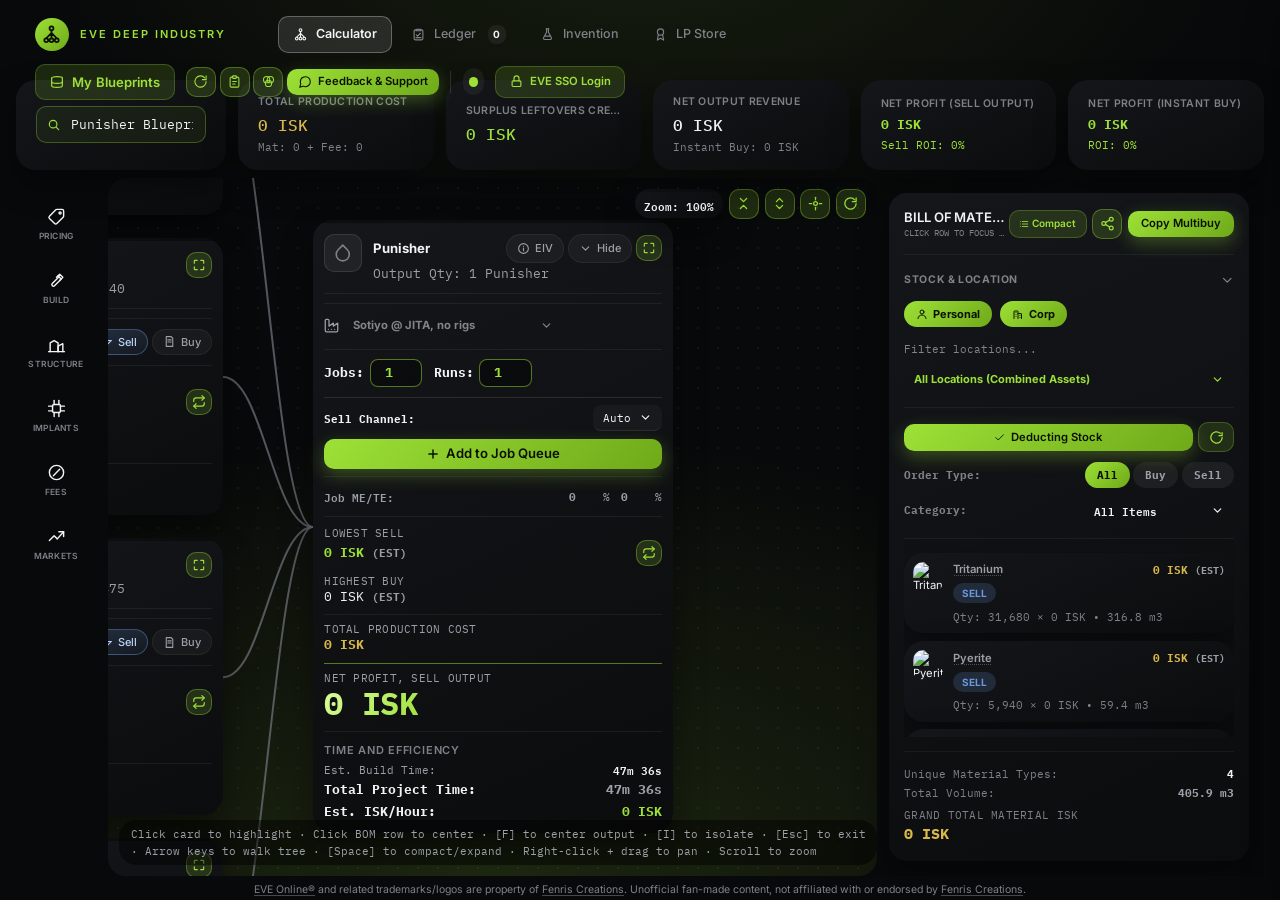
==== commit 93f35a49: "Add files via upload" ====
--- a/index.html
+++ b/index.html
@@ -9,8 +9,8 @@
 <meta http-equiv="Expires" content="0">
 <title>Eve Deep Industry — Calculator</title>
 <link rel="icon" type="image/svg+xml" href="data:image/svg+xml,%3Csvg xmlns='http://www.w3.org/2000/svg' viewBox='0 0 24 24' fill='none' stroke='%23d3915a' stroke-width='2.4' stroke-linecap='round' stroke-linejoin='round'%3E%3Ccircle cx='12' cy='5' r='2.6'/%3E%3Ccircle cx='6' cy='18.5' r='2.6'/%3E%3Ccircle cx='12' cy='18.5' r='2.6'/%3E%3Ccircle cx='18' cy='18.5' r='2.6'/%3E%3Cpath d='M12 7.6v2.6M12 10.2L6 15.9M12 10.2v5.7M12 10.2l6 5.7'/%3E%3C/svg%3E">
-<link class="cache-bust" rel="stylesheet" href="css/tailwind-build.css?v=1.0.9">
-<link class="cache-bust" rel="stylesheet" href="css/styles.css?v=27.85.0">
+<link class="cache-bust" rel="stylesheet" href="css/tailwind-build.css?v=1.0.12">
+<link class="cache-bust" rel="stylesheet" href="css/styles.css?v=27.87.0">
 <script>(function(){try{var t=localStorage.getItem('eve_color_theme');if(t&&t!=='lime')document.documentElement.setAttribute('data-theme',t);}catch(e){}})();</script>
 <!-- GoatCounter - privacy-friendly page-view analytics, no cookies/consent banner needed -->
 <script data-goatcounter="https://sublimerage.goatcounter.com/count" async src="//gc.zgo.at/count.js"></script>
@@ -248,8 +248,33 @@
             <div class="fo-card">
               <div class="fo-card-title">Bulk Actions</div>
               <div class="fo-btn-row">
-                <button onclick="buildAllComponents()" class="btn-glass py-2 px-3 text-xs">Build All</button>
+                <button id="build-all-btn" onclick="buildAllComponents()" class="btn-glass py-2 px-3 text-xs">Build All</button>
                 <button onclick="buyAllSubComponents()" class="btn-glass btn-glass-muted py-2 px-3 text-xs">Buy All</button>
+              </div>
+            </div>
+
+            <div class="fo-card">
+              <div class="fo-card-title">Bulk ME/TE</div>
+              <div class="fo-card-note">Sets every built component (not the item itself) to this ME/TE at once, and keeps applying it to anything you switch to Build afterward too.</div>
+              <div class="fo-row">
+                <span class="fo-row-label">Target</span>
+                <div class="fo-row-ctl">
+                  <input type="text" inputmode="decimal" id="bulk-me-target" value="10" oninput="sanitizeDecimalInput(event)" class="fo-num" style="width:34px;" title="Material Efficiency %">
+                  <span class="fo-num-suffix">ME</span>
+                  <input type="text" inputmode="decimal" id="bulk-te-target" value="20" oninput="sanitizeDecimalInput(event)" class="fo-num" style="width:34px;" title="Time Efficiency %">
+                  <span class="fo-num-suffix">TE</span>
+                </div>
+              </div>
+              <div class="fo-btn-row">
+                <button onclick="applyBulkMETargetMax()" class="btn-glass py-2 px-3 text-xs">Max (10/20)</button>
+                <button onclick="applyBulkMETarget(document.getElementById('bulk-me-target').value, document.getElementById('bulk-te-target').value)" class="btn-glass btn-glass-muted py-2 px-3 text-xs">Apply</button>
+              </div>
+              <div id="bulk-me-status" class="hidden" style="margin-top:8px;">
+                <div id="bulk-me-status-text" class="fo-card-note" style="margin-top:0; margin-bottom:6px;"></div>
+                <div class="fo-btn-row">
+                  <button id="bulk-me-stop-btn" onclick="clearBulkMETarget()" class="btn-glass btn-glass-muted py-1.5 text-[11px] mono" title="Stop auto-applying to newly built components. Values already set are left as they are.">Stop Auto-Apply</button>
+                  <button onclick="resetBulkMETarget()" class="btn-glass btn-glass-muted py-1.5 text-[11px] mono" title="Restore every component's ME/TE to exactly what it was before Bulk ME/TE was first used">Reset All</button>
+                </div>
               </div>
             </div>
 
@@ -512,6 +537,16 @@
         <div id="tree-container" class="relative flex justify-center items-center space-x-24 p-24 min-w-max min-h-max">
           <!-- Diagram nodes rendered here -->
         </div>
+      </div>
+
+      <!-- Isolate-mode indicator - only visible while window.isolatedInstanceId is set
+           (updateIsolateModeBanner in js/app.js). Sits top-left, mirroring the zoom controls'
+           top-right position, so it's always in view regardless of how far the diagram is panned. -->
+      <div id="isolate-mode-banner" class="hidden absolute top-3 left-3 z-40 flex items-center gap-2 px-3 py-1.5 glass-card mono text-xs max-w-[min(45vw,260px)]" style="border-color:rgba(var(--accent-rgb),0.5);" onclick="event.stopPropagation()">
+        <svg viewBox="0 0 24 24" fill="none" stroke-width="2" stroke-linecap="round" stroke-linejoin="round" class="w-3.5 h-3.5 flex-shrink-0" style="color:var(--accent);"><circle cx="12" cy="12" r="3"/><path d="M2 12s3.5-7 10-7 10 7 10 7-3.5 7-10 7-10-7-10-7z"/></svg>
+        <span class="text-slate-300 truncate min-w-0">Isolated: <span id="isolate-mode-banner-name" class="font-bold text-white"></span></span>
+        <span class="text-slate-600 flex-shrink-0">·</span>
+        <button onclick="exitIsolation(event)" class="font-semibold hover:underline flex-shrink-0" style="color:var(--accent);">Esc to exit</button>
       </div>
 
       <!-- Floating viewport controls: icon-only + tooltips so this stays compact enough to never
@@ -533,8 +568,8 @@
       </div>
 
       <!-- Floating controls hint -->
-      <div id="viewport-hint" class="absolute bottom-3 left-3 z-40 px-3 py-1.5 mono text-slate-400 text-[11px]" title="Click Card: Highlight Inputs &amp; Output · Click BOM Row: Center Material · [F]: Center Output · [I]: Isolate Card · [Esc]: Exit Isolate · Right-Click + Drag: Pan · Scroll: Zoom">
-        Click card to highlight · Click BOM row to center · [F] to center output · [I] to isolate · [Esc] to exit · Right-click + drag to pan · Scroll to zoom
+      <div id="viewport-hint" class="absolute bottom-3 left-3 z-40 px-3 py-1.5 mono text-slate-400 text-[11px]" title="Click Card: Highlight Inputs &amp; Output · Click BOM Row: Center Material · [F]: Center Output · [I]: Isolate Card · [Esc]: Exit Isolate · Arrow Keys: Walk Tree · [Space]: Compact/Expand Selected · Right-Click + Drag: Pan · Scroll: Zoom">
+        Click card to highlight · Click BOM row to center · [F] to center output · [I] to isolate · [Esc] to exit · Arrow keys to walk tree · [Space] to compact/expand · Right-click + drag to pan · Scroll to zoom
       </div>
     </main>
 
@@ -780,11 +815,11 @@
        serially blocking each download on the previous script finishing, while still guaranteeing
        they execute in this exact order once parsing completes - same behavior, faster to get there. -->
   <script src="eve_db.js?v=16.4.0" defer></script>
-  <script src="js/config.js?v=15.8.28" defer></script>
+  <script src="js/config.js?v=15.8.30" defer></script>
   <script src="js/esi.js?v=15.8.25" defer></script>
-  <script src="js/tree.js?v=15.1.3" defer></script>
-  <script src="js/optimizers.js?v=15.4.3" defer></script>
-  <script src="js/app.js?v=15.55.0" defer></script>
+  <script src="js/tree.js?v=15.1.5" defer></script>
+  <script src="js/optimizers.js?v=15.4.7" defer></script>
+  <script src="js/app.js?v=15.73.0" defer></script>
   <script src="js/custom-select.js?v=1.5.0" defer></script>
 </body>
 </html>
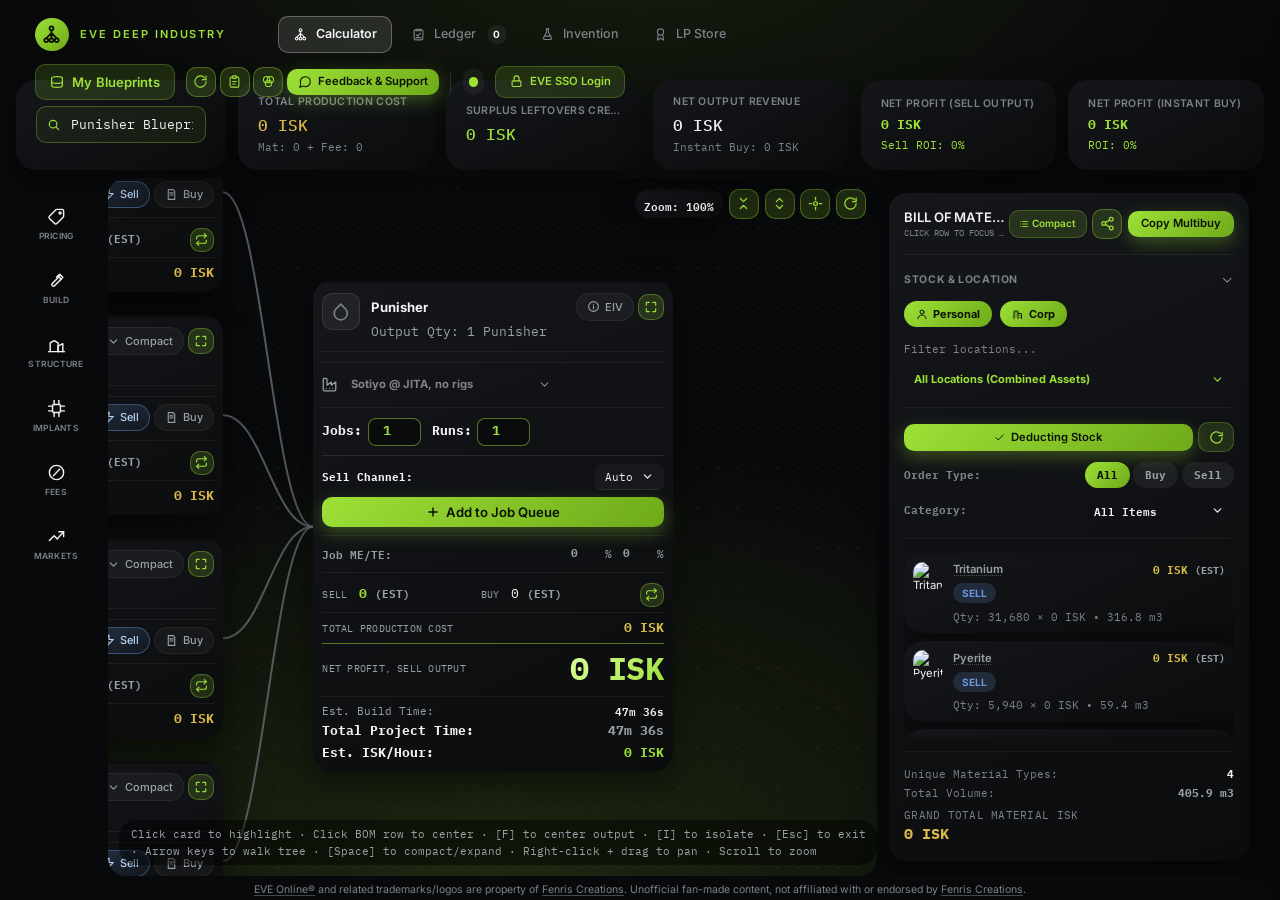
==== commit 56f18ec9: "Add files via upload" ====
--- a/index.html
+++ b/index.html
@@ -818,8 +818,8 @@
   <script src="js/config.js?v=15.8.30" defer></script>
   <script src="js/esi.js?v=15.8.25" defer></script>
   <script src="js/tree.js?v=15.1.5" defer></script>
-  <script src="js/optimizers.js?v=15.4.7" defer></script>
-  <script src="js/app.js?v=15.73.0" defer></script>
+  <script src="js/optimizers.js?v=15.4.8" defer></script>
+  <script src="js/app.js?v=15.74.0" defer></script>
   <script src="js/custom-select.js?v=1.5.0" defer></script>
 </body>
 </html>
